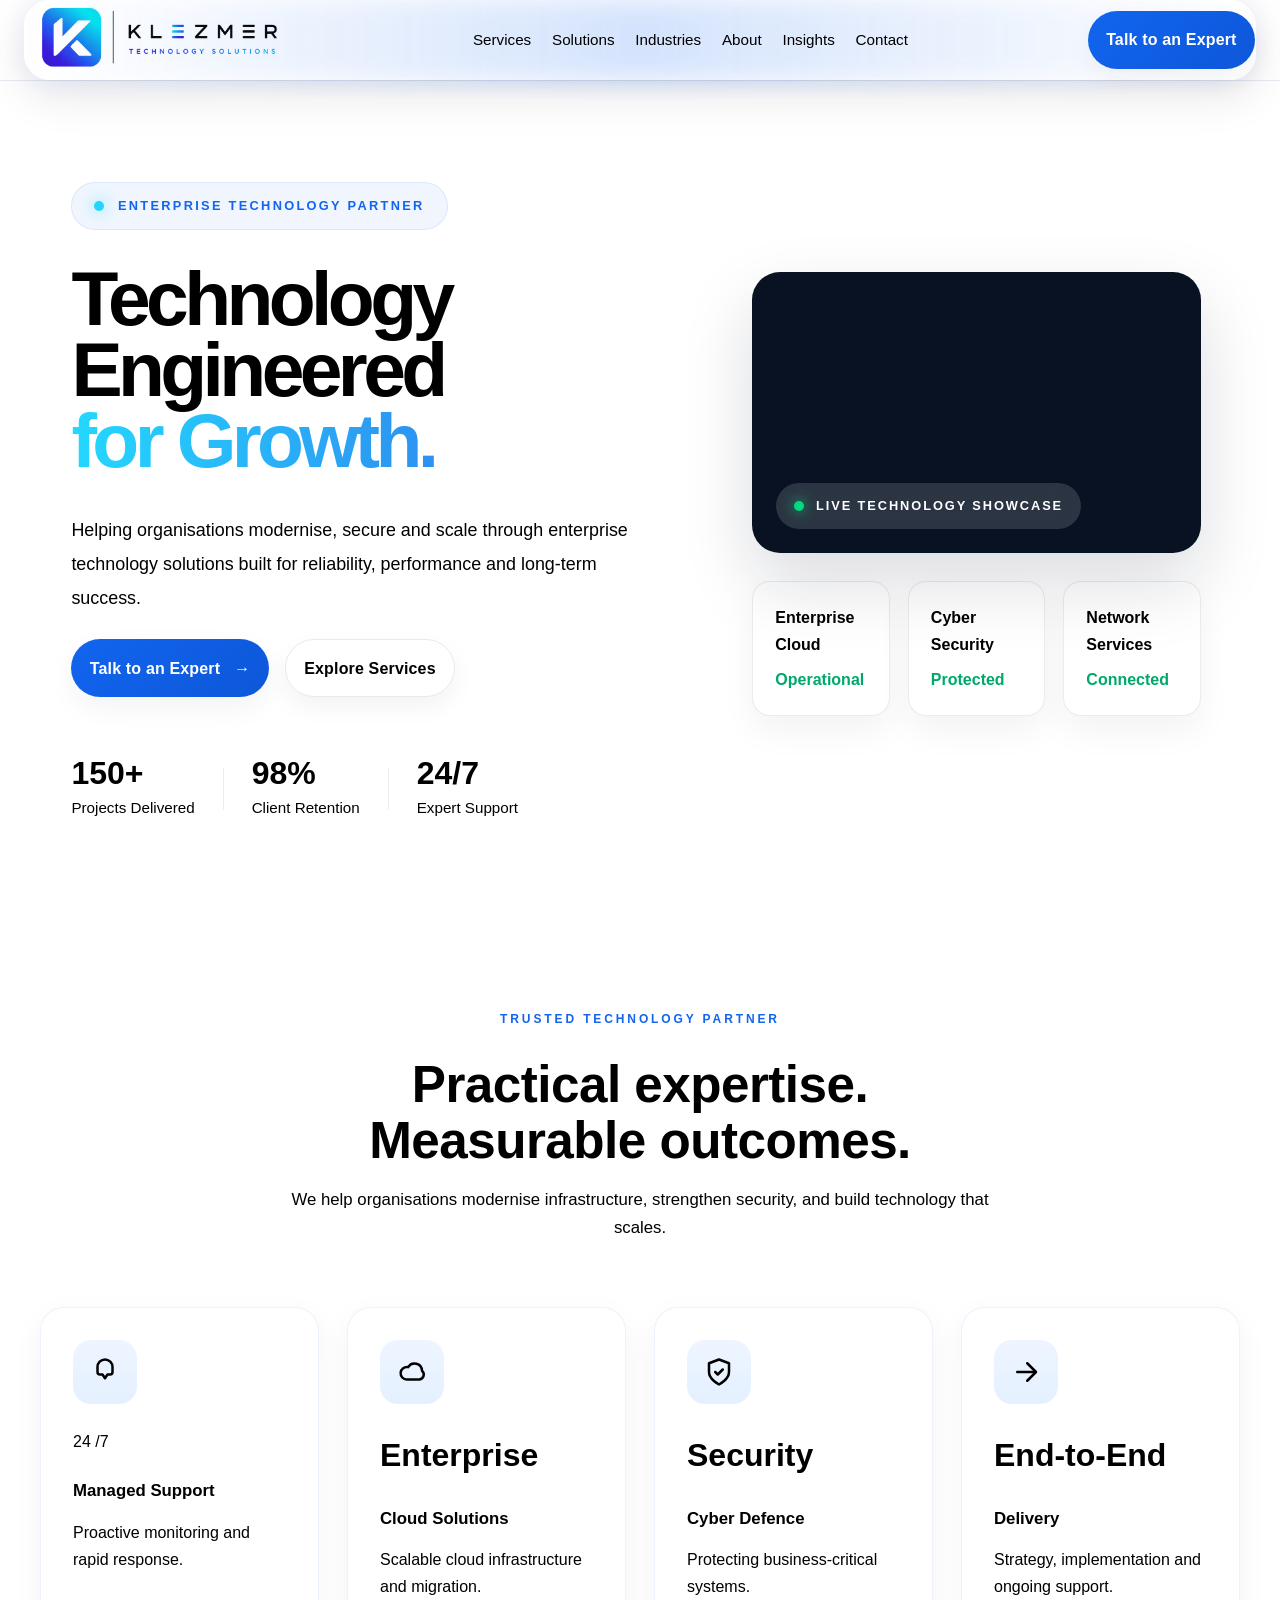
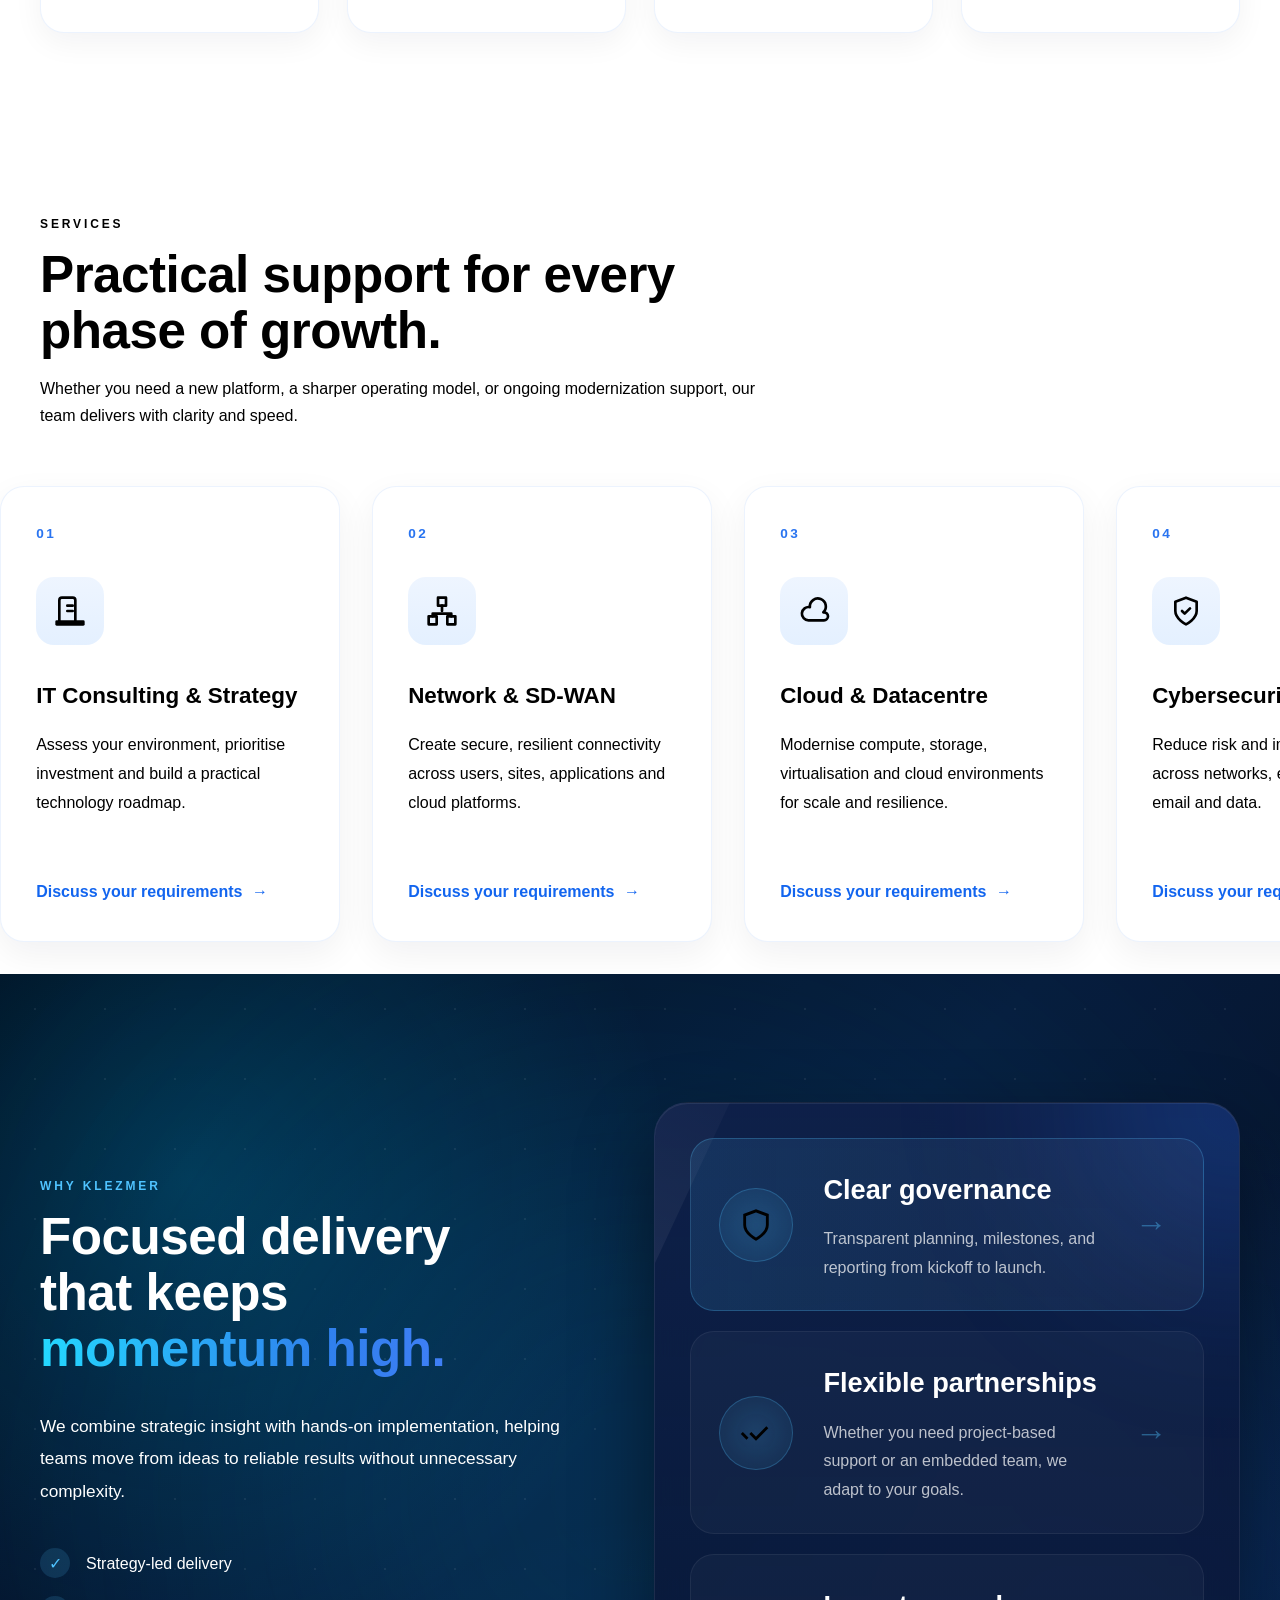
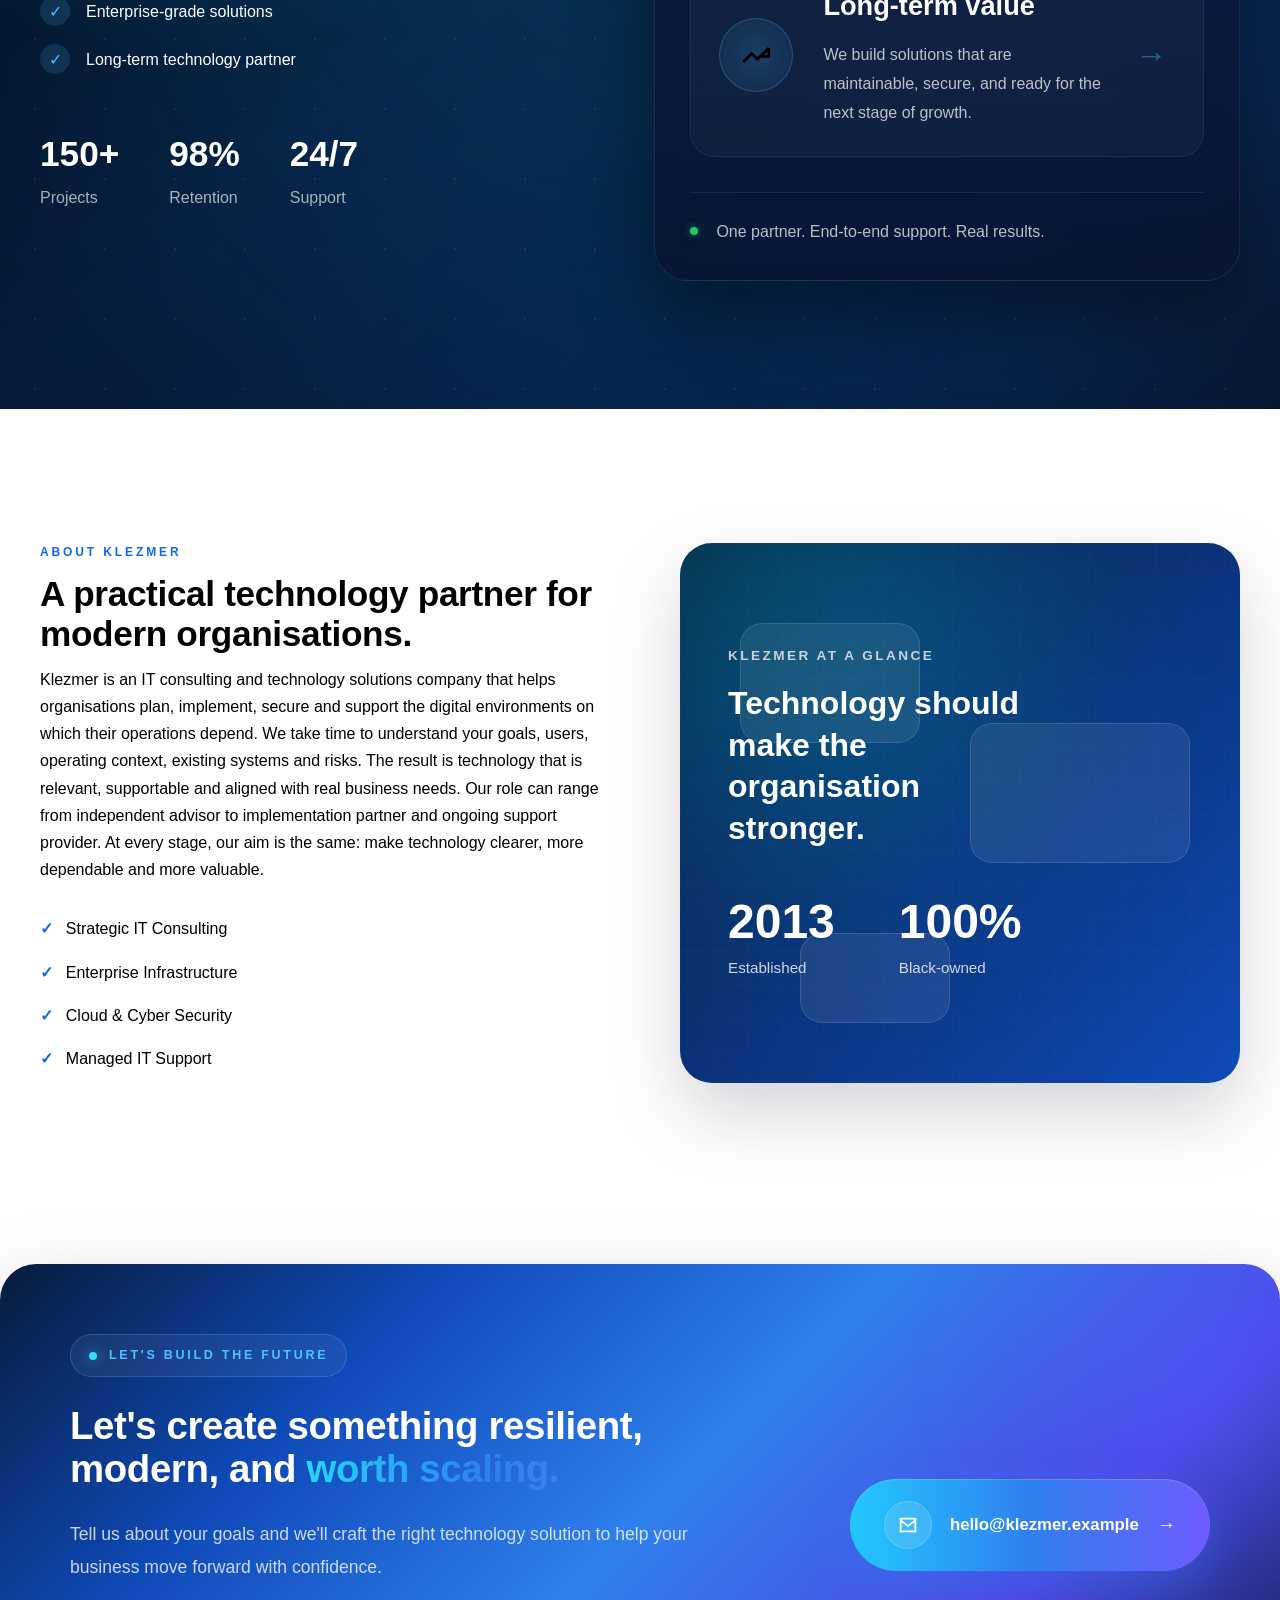
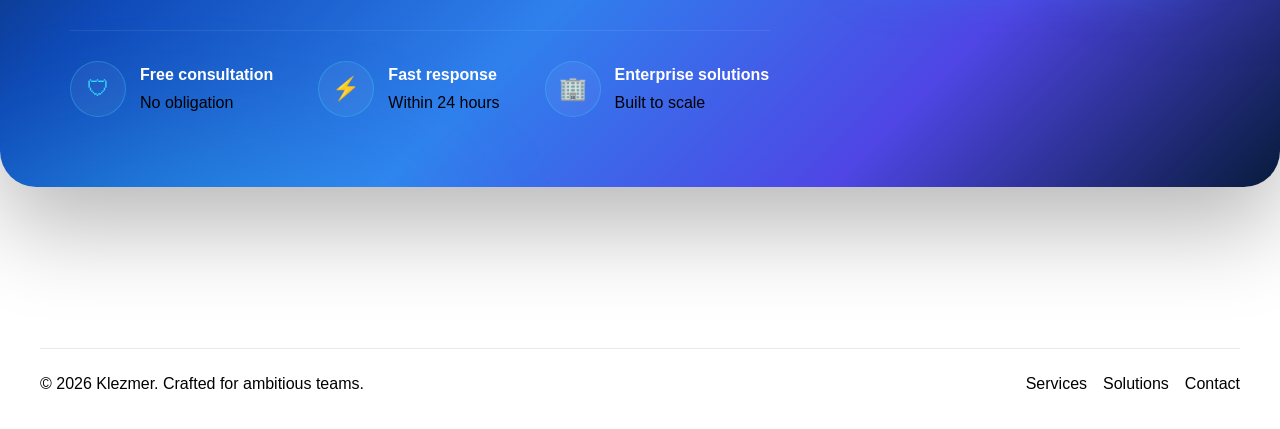
==== Projects/Klezmer_Website/index.html @ 93ef2271 "Add Klezmer Website source code" ====
<!DOCTYPE html>
<html lang="en">
  <head>
    <meta charset="UTF-8" />
    <meta name="viewport" content="width=device-width, initial-scale=1.0" />
    <meta
      name="description"
      content="Klezmer helps ambitious teams modernize digital experiences with strategy, software delivery, and managed technology services."
    />
    <title>Klezmer | IT Consulting & Technology Solutions</title>
    <link rel="stylesheet" href="css/reset.css" />
    <link rel="stylesheet" href="css/variables.css" />
    <link rel="stylesheet" href="css/typography.css" />
    <link rel="stylesheet" href="css/layout.css" />
    <link rel="stylesheet" href="css/navigation.css" />
    <link rel="stylesheet" href="css/buttons.css" />
    <link rel="stylesheet" href="css/hero.css" />
    <link rel="stylesheet" href="css/cards.css" />
    <link rel="stylesheet" href="css/components.css" />
    <link rel="stylesheet" href="css/animations.css" />
    <link rel="stylesheet" href="css/responsive.css" />
  </head>
  <body>
    <header class="site-header">
    
        <div class="header-wrapper">
    
            <nav class="navbar container" aria-label="Primary navigation">

                <a href="index.html" class="logo">
    
                <img 
                src="assets/images/Logo.png" 
                alt="Klezmer IT Solutions" 
                class="logo-image">
    
                </a>
    
                <button class="nav-toggle" aria-expanded="false" aria-label="Toggle navigation">
    
                    <span></span>
                    <span></span>
                    <span></span>
    
                </button>
    
                <div class="nav-links">
    
                    <a href="#services">Services</a>
                    <a href="#solutions">Solutions</a>
                    <a href="#industries">Industries</a>
                    <a href="#about">About</a>
                    <a href="#insights">Insights</a>
                    <a href="#contact">Contact</a>
    
                </div>
    
                <a class="btn btn-primary nav-cta" href="#contact">
    
                    Talk to an Expert
    
                </a>
    
            </nav>
    
        </div>
    
    </header>

    <main>
<!--==================================================
    HERO COPY
===================================================-->
<section class="hero">
<div class="hero-copy">

    <div class="hero-badge">

        <span class="badge-dot"></span>

        <span class="badge-text">

        Enterprise Technology Partner

        </span>

    </div>

    <span class="title-line">

        Technology

        

        <span class="title-line">

            Engineered

        </span>

        <span class="title-line gradient-text">

            for Growth.

        </span>

    </span>

    <p class="hero-description">

        Helping organisations modernise, secure and scale through
        enterprise technology solutions built for reliability,
        performance and long-term success.

    </p>

    <div class="hero-actions">

        <a href="#contact" class="btn btn-primary">

            Talk to an Expert

            <span>→</span>

        </a>

        <a href="#services" class="btn btn-secondary">

            Explore Services

        </a>

    </div>

    <div class="hero-trust">

            <div class="trust-item">
            
                <strong>150+</strong>
            
                <span>Projects Delivered</span>
            
            </div>
            
            <div class="trust-divider"></div>
            
            <div class="trust-item">
            
                <strong>98%</strong>
            
                <span>Client Retention</span>
            
            </div>
            
            <div class="trust-divider"></div>
            
            <div class="trust-item">
            
                <strong>24/7</strong>
            
                <span>Expert Support</span>
            
            </div>

    </div>

</div>
    
        <!-- RIGHT SIDE -->
    
        <div class="hero-panel">
    <div class="video-frame">
    
        <video autoplay muted loop playsinline>
    
            <source src="assets/videos/klezmer-hero.mp4" type="video/mp4">
    
        </video>
    
        <div class="video-overlay">
    
            <div class="live-badge">
    
                <span class="live-dot"></span>
    
                LIVE TECHNOLOGY SHOWCASE
    
            </div>
    
        </div>
    
    </div>
    
    <div class="hero-status">
    
        <div class="status-card">
    
            <strong>Enterprise Cloud</strong>
    
            <span>Operational</span>
    
        </div>
    
        <div class="status-card">
    
            <strong>Cyber Security</strong>
    
            <span>Protected</span>
    
        </div>
    
        <div class="status-card">
    
            <strong>Network Services</strong>
    
            <span>Connected</span>
    
        </div>
    
    </div>
    
    </div>
    
    </section>

    <section class="stats-section container">
    
        <div class="section-heading">
    
            <span class="eyebrow">
                TRUSTED TECHNOLOGY PARTNER
            </span>
    
            <h2>
                Practical expertise. Measurable outcomes.
            </h2>
    
            <p>
                We help organisations modernise infrastructure,
                strengthen security, and build technology that scales.
            </p>
    
        </div>
    
        <div class="stats-grid">
    
            <!-- Card 1 -->
    
            <div class="stat-card">
    
                <div class="stat-icon">
                    <!-- SVG goes here -->
                    <img src="assets/icons/support.svg" alt="Managed Support">
                </div>
    
                <div class="stat-number" data-target="24">
                    24
                    <span>/7</span>
                </div>
    
                <h4>Managed Support</h4>
    
                <p>Proactive monitoring and rapid response.</p>
    
            </div>
    
            <!-- Card 2 -->
    
            <div class="stat-card">
    
                <div class="stat-icon">
                    <!-- SVG -->
                    <img src="assets/icons/cloud-enterprise.svg" alt="Cloud Solutions">
                </div>
    
                <h3>Enterprise</h3>
    
                <h4>Cloud Solutions</h4>
    
                <p>Scalable cloud infrastructure and migration.</p>
    
            </div>
    
            <!-- Card 3 -->
    
            <div class="stat-card">
    
                <div class="stat-icon">
                    <!-- SVG -->
                    <img src="assets/icons/security.svg" alt="Cyber Defence">
                </div>
    
                <h3>Security</h3>
    
                <h4>Cyber Defence</h4>
    
                <p>Protecting business-critical systems.</p>
    
            </div>
    
            <!-- Card 4 -->
    
            <div class="stat-card">
    
                <div class="stat-icon">
                    <!-- SVG -->
                    <img src="assets/icons/delivery.svg" alt="End-to-End Delivery">
                </div>
    
                <h3>End-to-End</h3>
    
                <h4>Delivery</h4>
    
                <p>Strategy, implementation and ongoing support.</p>
    
            </div>
    
        </div>
    
    </section>

<div id="services" class="section services-section">

    <div class="container">

        <div class="section-heading">

            <p class="eyebrow">Services</p>

            <h2>Practical support for every phase of growth.</h2>

            <p>
                Whether you need a new platform, a sharper operating model,
                or ongoing modernization support, our team delivers with
                clarity and speed.
            </p>

        </div>

    </div>

    <div class="services-track">

        <div class="services-track-inner">

        <div class="services-slider">

            <!-- =========================
                      SERVICE 01
            ========================= -->
            <article class="service-tile">

                <span class="tile-number">01</span>

                <div class="tile-icon">
                    <!-- Cloud SVG -->
                    <img src="assets/icons/IT Consulting & Strategy.svg" alt="IT Consulting & Strategy">
                </div>

                <h3>IT Consulting &amp; Strategy</h3>

                <p>
                    Assess your environment, prioritise investment and build a
                    practical technology roadmap.
                </p>

                <a href="#contact" class="tile-link">
                
                    Discuss your requirements
                
                    <span class="tile-arrow">→</span>
                
                </a>

            </article>

            <!-- =========================
                 SERVICE 02
            ========================= -->

<article class="service-tile">

    <span class="tile-number">02</span>

    <div class="tile-icon">

        <!-- SVG -->
        <img src="assets/icons/Network & SD-WAN.svg" alt="Network & SD-WAN">

    </div>

    <h3>Network &amp; SD-WAN</h3>

    <p>
        Create secure, resilient connectivity across users, sites,
        applications and cloud platforms.
    </p>

    <a href="#contact" class="tile-link">
    
        Discuss your requirements
    
        <span class="tile-arrow">→</span>
    
    </a>

</article>

            <!-- =========================
                 SERVICE 03
            ========================= -->

<article class="service-tile">

    <span class="tile-number">03</span>

    <div class="tile-icon">

        <!-- SVG -->
        <img src="assets/icons/Cloud & Datacentre.svg" alt="Cloud & Datacentre">

    </div>

    <h3>Cloud &amp; Datacentre</h3>

    <p>
        Modernise compute, storage, virtualisation and cloud
        environments for scale and resilience.
    </p>

    <a href="#contact" class="tile-link">
    
        Discuss your requirements
    
        <span class="tile-arrow">→</span>
    
    </a>

</article>

            <!-- =========================
                 SERVICE 04
            ========================= -->

<article class="service-tile">

    <span class="tile-number">04</span>

    <div class="tile-icon">

        <!-- SVG -->
        <img src="assets/icons/security.svg" alt="Cybersecurity">
    </div>

    <h3>Cybersecurity</h3>

    <p>
        Reduce risk and improve protection across networks,
        endpoints, users, email and data.
    </p>

    <a href="#contact" class="tile-link">
    
        Discuss your requirements
    
        <span class="tile-arrow">→</span>
    
    </a>

</article>
<!-- =========================
     SERVICE 05
========================= -->

<article class="service-tile">

    <span class="tile-number">05</span>

    <div class="tile-icon">

        <!-- SVG -->
        <img src="assets/icons/support.svg" alt="Managed IT Support">
    </div>

    <h3>Managed IT Support</h3>

    <p>
        Deliver proactive support, monitoring and maintenance to
        keep your technology operating reliably every day.
    </p>

    <a href="#contact" class="tile-link">
    
        Discuss your requirements
    
        <span class="tile-arrow">→</span>
    
    </a>

</article>
<!-- =========================
     SERVICE 06
========================= -->

<article class="service-tile">

    <span class="tile-number">06</span>

    <div class="tile-icon">

        <!-- SVG -->
        <img src="assets/icons/Backup & Recovery.svg" alt="Backup & Recovery">
    </div>

    <h3>Backup & Recovery</h3>

    <p>
        Protect critical business data with secure backups and
        rapid disaster recovery solutions.
    </p>

    <a href="#contact" class="tile-link">
    
        Discuss your requirements
    
        <span class="tile-arrow">→</span>
    
    </a>

</article>
<!-- =========================
     SERVICE 07
========================= -->

<article class="service-tile">

    <span class="tile-number">07</span>

    <div class="tile-icon">

        <!-- SVG -->
        <img src="assets/icons/VoIP & Communications.svg" alt="VoIP & Communications">
    </div>

    <h3>VoIP & Communications</h3>

    <p>
        Modern business voice, collaboration and unified
        communications for connected teams.
    </p>

    <a href="#contact" class="tile-link">
    
        Discuss your requirements
    
        <span class="tile-arrow">→</span>
    
    </a>

</article>
<!-- =========================
     SERVICE 08
========================= -->

<article class="service-tile">

    <span class="tile-number">08</span>

    <div class="tile-icon">

        <!-- SVG -->
        <img src="assets/icons/Websites & Applications.svg" alt="Websites & Applications">
    </div>

    <h3>Websites & Applications</h3>

    <p>
        Design and build secure, scalable websites and business
        applications tailored to your organisation.
    </p>

    <a href="#contact" class="tile-link">
    
        Discuss your requirements
    
        <span class="tile-arrow">→</span>
    
    </a>

</article>


        </div>
        <div class="services-slider">
        
            <!-- =========================
                              SERVICE 01
                    ========================= -->
            <article class="service-tile">
        
                <span class="tile-number">01</span>
        
                <div class="tile-icon">
                    <!-- Cloud SVG -->
                    <img src="assets/icons/IT Consulting & Strategy.svg" alt="IT Consulting & Strategy">
                </div>
        
                <h3>IT Consulting &amp; Strategy</h3>
        
                <p>
                    Assess your environment, prioritise investment and build a
                    practical technology roadmap.
                </p>
        
                <a href="#contact" class="tile-link">
        
                    Discuss your requirements
        
                    <span class="tile-arrow">→</span>
        
                </a>
        
            </article>
        
            <!-- =========================
                         SERVICE 02
                    ========================= -->
        
            <article class="service-tile">
        
                <span class="tile-number">02</span>
        
                <div class="tile-icon">
        
                    <!-- SVG -->
                    <img src="assets/icons/Network & SD-WAN.svg" alt="Network & SD-WAN">
        
                </div>
        
                <h3>Network &amp; SD-WAN</h3>
        
                <p>
                    Create secure, resilient connectivity across users, sites,
                    applications and cloud platforms.
                </p>
        
                <a href="#contact" class="tile-link">
        
                    Discuss your requirements
        
                    <span class="tile-arrow">→</span>
        
                </a>
        
            </article>
        
            <!-- =========================
                         SERVICE 03
                    ========================= -->
        
            <article class="service-tile">
        
                <span class="tile-number">03</span>
        
                <div class="tile-icon">
        
                    <!-- SVG -->
                    <img src="assets/icons/Cloud & Datacentre.svg" alt="Cloud & Datacentre">
        
                </div>
        
                <h3>Cloud &amp; Datacentre</h3>
        
                <p>
                    Modernise compute, storage, virtualisation and cloud
                    environments for scale and resilience.
                </p>
        
                <a href="#contact" class="tile-link">
        
                    Discuss your requirements
        
                    <span class="tile-arrow">→</span>
        
                </a>
        
            </article>
        
            <!-- =========================
                         SERVICE 04
                    ========================= -->
        
            <article class="service-tile">
        
                <span class="tile-number">04</span>
        
                <div class="tile-icon">
        
                    <!-- SVG -->
                    <img src="assets/icons/security.svg" alt="Cybersecurity">
                </div>
        
                <h3>Cybersecurity</h3>
        
                <p>
                    Reduce risk and improve protection across networks,
                    endpoints, users, email and data.
                </p>
        
                <a href="#contact" class="tile-link">
        
                    Discuss your requirements
        
                    <span class="tile-arrow">→</span>
        
                </a>
        
            </article>
            <!-- =========================
             SERVICE 05
        ========================= -->
        
            <article class="service-tile">
        
                <span class="tile-number">05</span>
        
                <div class="tile-icon">
        
                    <!-- SVG -->
                    <img src="assets/icons/support.svg" alt="Managed IT Support">
                </div>
        
                <h3>Managed IT Support</h3>
        
                <p>
                    Deliver proactive support, monitoring and maintenance to
                    keep your technology operating reliably every day.
                </p>
        
                <a href="#contact" class="tile-link">
        
                    Discuss your requirements
        
                    <span class="tile-arrow">→</span>
        
                </a>
        
            </article>
            <!-- =========================
             SERVICE 06
        ========================= -->
        
            <article class="service-tile">
        
                <span class="tile-number">06</span>
        
                <div class="tile-icon">
        
                    <!-- SVG -->
                    <img src="assets/icons/Backup & Recovery.svg" alt="Backup & Recovery">
                </div>
        
                <h3>Backup & Recovery</h3>
        
                <p>
                    Protect critical business data with secure backups and
                    rapid disaster recovery solutions.
                </p>
        
                <a href="#contact" class="tile-link">
        
                    Discuss your requirements
        
                    <span class="tile-arrow">→</span>
        
                </a>
        
            </article>
            <!-- =========================
             SERVICE 07
        ========================= -->
        
            <article class="service-tile">
        
                <span class="tile-number">07</span>
        
                <div class="tile-icon">
        
                    <!-- SVG -->
                    <img src="assets/icons/VoIP & Communications.svg" alt="VoIP & Communications">
                </div>
        
                <h3>VoIP & Communications</h3>
        
                <p>
                    Modern business voice, collaboration and unified
                    communications for connected teams.
                </p>
        
                <a href="#contact" class="tile-link">
        
                    Discuss your requirements
        
                    <span class="tile-arrow">→</span>
        
                </a>
        
            </article>
            <!-- =========================
             SERVICE 08
        ========================= -->
        
            <article class="service-tile">
        
                <span class="tile-number">08</span>
        
                <div class="tile-icon">
        
                    <!-- SVG -->
                    <img src="assets/icons/Websites & Applications.svg" alt="Websites & Applications">
                </div>
        
                <h3>Websites & Applications</h3>
        
                <p>
                    Design and build secure, scalable websites and business
                    applications tailored to your organisation.
                </p>
        
                <a href="#contact" class="tile-link">
        
                    Discuss your requirements
        
                    <span class="tile-arrow">→</span>
        
                </a>
        
            </article>
        
        
        </div>

    </div>

</div>

</section>

      <section id="solutions" class="section why-klezmer">
        <div class="container split-layout">
          <div class="why-content">
            <p class="eyebrow">Why Klezmer</p>
            <h2 class="why-title">
            
                Focused delivery
                <br>
            
                that keeps
            
                <br>
            
                <span class="gradient-text">
                    momentum high.
                </span>
            
            </h2>
            <p class="why-description">
              We combine strategic insight with hands-on implementation, helping teams move from ideas to
              reliable results without unnecessary complexity.
            </p>

            <div class="why-highlights">
            
                <div class="highlight-item">
                    <span>✓</span>
                    <p>Strategy-led delivery</p>
                </div>
            
                <div class="highlight-item">
                    <span>✓</span>
                    <p>Enterprise-grade solutions</p>
                </div>
            
                <div class="highlight-item">
                    <span>✓</span>
                    <p>Long-term technology partner</p>
                </div>
            
            </div>

            <div class="why-stats">
            
                <div>
            
                    <strong>150+</strong>
            
                    <span>Projects</span>
            
                </div>
            
                <div>
            
                    <strong>98%</strong>
            
                    <span>Retention</span>
            
                </div>
            
                <div>
            
                    <strong>24/7</strong>
            
                    <span>Support</span>
            
                </div>
            
            </div>
          </div>
        <div class="why-panel">
          <div class="why-card">
          <div class="why-process">
          <div class="process-line"></div>
            <div class="why-feature active">
                    <div class="feature-icon">
                        <svg viewBox="0 0 24 24" fill="none" stroke="currentColor" stroke-width="2">
                            <path d="M12 22s8-4 8-10V5l-8-3-8 3v7c0 6 8 10 8 10z" />
                        </svg>
                    </div>
                    
                    <div class="feature-text">
                        <h3>Clear governance</h3>
                        <p>Transparent planning, milestones, and reporting from kickoff to launch.</p>
                    </div>
                    <div class="feature-arrow">
                    
                        →
                    
                    </div>
                    
                    </div>
                    
                    <div class="why-feature">
                    
                        <div class="feature-icon">
                            <svg viewBox="0 0 24 24" fill="none" stroke="currentColor" stroke-width="2">
                                <path d="M8 12l4 4 8-8" />
                                <path d="M2 12l4 4" />
                            </svg>
                        </div>
                    
                        <div class="feature-text">
                            <h3>Flexible partnerships</h3>
                            <p>Whether you need project-based support or an embedded team, we adapt to your goals.</p>
                        </div>
                        <div class="feature-arrow">
                        
                            →
                        
                        </div>
                    
                    </div>
                    
                    <div class="why-feature">
                    
                        <div class="feature-icon">
                            <svg viewBox="0 0 24 24" fill="none" stroke="currentColor" stroke-width="2">
                                <path d="M3 17l6-6 4 4 8-8" />
                                <path d="M21 7v6h-6" />
                            </svg>
                        </div>
                    
                        <div class="feature-text">
                            <h3>Long-term value</h3>
                            <p>We build solutions that are maintainable, secure, and ready for the next stage of growth.</p>
                        </div>

                        <div class="feature-arrow">
                        
                            →
                        
                        </div>
                    
                    </div>
                    
                    <div class="why-footer">
                    
                        <span class="status-dot"></span>
                    
                        <p>One partner. End-to-end support. Real results.</p>
                    
                    </div>
          </div>
        </div>
    </div>

      </section>

    <section id="about" class="section about-section">
    
        <div class="container about-grid">
    
            <div class="about-content">
    
                <p class="eyebrow">About Klezmer</p>
    
                <h2>A practical technology partner for modern organisations.</h2>
    
                <p>
                Klezmer is an IT consulting and technology solutions company that helps organisations plan, implement, secure and
                support the digital environments on which their operations depend.
                
                We take time to understand your goals, users, operating context, existing systems and risks. The result is technology
                that is relevant, supportable and aligned with real business needs.
                
                Our role can range from independent advisor to implementation partner and ongoing support provider. At every stage, our
                aim is the same: make technology clearer, more dependable and more valuable.
                </p>
    
                <ul class="about-features">
    
                    <li>Strategic IT Consulting</li>
    
                    <li>Enterprise Infrastructure</li>
    
                    <li>Cloud & Cyber Security</li>
    
                    <li>Managed IT Support</li>
    
                </ul>
    
            </div>
    
            <div class="about-card">

                <div class="about-card-content">
                
                    <span class="about-label">
                        Klezmer at a glance
                    </span>
                
                    <h3>
                        Technology should make the organisation stronger.
                    </h3>
                
                    <div class="about-stats">
                
                        <div class="about-stat">
                
                            <strong>2013</strong>
                
                            <span>Established</span>
                
                        </div>
                
                        <div class="about-stat">
                
                            <strong>100%</strong>
                
                            <span>Black-owned</span>
                
                        </div>
                
                    </div>
                
                </div>

                <div class="glass-panel panel-1"></div>
                
                <div class="glass-panel panel-2"></div>
                
                <div class="glass-panel panel-3"></div>
    
                <!-- Animated background goes here -->
    
            </div>
    
        </div>
    
    </section>

    <section id="contact" class="section cta-container">
    
        <div class="cta-banner">
    
            <div class="cta-content">
    
                <p class="eyebrow">
                
                    <span class="eyebrow-dot"></span>
                
                    LET'S BUILD THE FUTURE
                
                </p>
    
                <h2>
    
                    Let's create something resilient,
    
                    <br>
    
                    modern, and
    
                    <span class="gradient-text">
    
                        worth scaling.
    
                    </span>
    
                </h2>
    
                <p class="cta-description">
    
                    Tell us about your goals and we'll craft the right technology
                    solution to help your business move forward with confidence.
    
                </p>
    
                <div class="cta-meta">
    
                    <div class="meta-item">
    
                        <div class="meta-icon">🛡</div>
    
                        <div>
    
                            <strong>Free consultation</strong>
    
                            <span>No obligation</span>
    
                        </div>
    
                    </div>
    
                    <div class="meta-item">
    
                        <div class="meta-icon">⚡</div>
    
                        <div>
    
                            <strong>Fast response</strong>
    
                            <span>Within 24 hours</span>
    
                        </div>
    
                    </div>
    
                    <div class="meta-item">
    
                        <div class="meta-icon">🏢</div>
    
                        <div>
    
                            <strong>Enterprise solutions</strong>
    
                            <span>Built to scale</span>
    
                        </div>
    
                    </div>
    
                </div>
    
            </div>
    
            <a class="cta-button" href="mailto:hello@klezmer.example">
            
                <span class="cta-icon">
            
                    <svg viewBox="0 0 24 24" fill="none" stroke="currentColor" stroke-width="2">
                        <path d="M4 5h16v14H4z" />
                        <path d="M4 7l8 6 8-6" />
                    </svg>
            
                </span>
            
                <span class="cta-text">
            
                    hello@klezmer.example
            
                </span>
            
                <span class="cta-arrow">
            
                    →
            
                </span>
            
            </a>
    
        </div>
    
    </section>
    </main>

    <footer class="site-footer">
      <div class="container footer-content">
        <p>© <span id="year"></span> Klezmer. Crafted for ambitious teams.</p>
        <div class="footer-links">
          <a href="#services">Services</a>
          <a href="#solutions">Solutions</a>
          <a href="#contact">Contact</a>
        </div>
      </div>
    </footer>

    <script src="js/app.js"></script>
  </body>
</html>
---- Projects/Klezmer_Website/css/variables.css ----
:root {

    /*==========================================================
    BRAND
  ==========================================================*/

    --brand-blue: #1265EF;
    --brand-blue-dark: #0D57D9;
    --brand-blue-light: #5AA9FF;

    /*==========================================================
    BACKGROUNDS
  ==========================================================*/

    --bg: #FFFFFF;
    --bg-soft: #F8FAFC;
    --surface: #FFFFFF;
    --surface-strong: #F3F6FA;
    /*==========================================================
    ACCENTS
  ==========================================================*/

    --accent: var(--brand-blue);
    --accent-strong: var(--brand-blue-dark);

    /*==========================================================
    BORDERS
  ==========================================================*/

    --border: #E5EAF0;

    /*==========================================================
    SHADOWS
  ==========================================================*/

    --shadow: 0 18px 44px rgba(15, 23, 42, 0.06);
    --shadow-soft: 0 10px 28px rgba(15, 23, 42, 0.05);
    --shadow-card: 0 14px 34px rgba(15, 23, 42, 0.04);

    /*==========================================================
    LAYOUT
  ==========================================================*/

    --radius-lg: 24px;
    --radius-md: 16px;
    --radius-sm: 12px;

    --container: min(1200px, calc(100% - 2rem));

    --focus-ring: 0 0 0 3px rgba(18, 101, 239, 0.20);

}
---- Projects/Klezmer_Website/css/typography.css ----
body {
  font-family: "Inter", "Segoe UI", Roboto, Arial, sans-serif;
  line-height: 1.7;
  background: var(--bg);
  color: var(--text-primary);
}

h1,
h2,
h3,
p {
  margin-top: 0;
}

h1,
h2 {
  line-height: 1.12;
}

h1 {
  font-size: clamp(2.45rem, 4.8vw, 3.7rem);
  margin-bottom: 1rem;
  letter-spacing: -0.02em;
}

h2 {
  font-size: clamp(1.7rem, 3vw, 2.2rem);
  margin-bottom: 0.8rem;
  letter-spacing: -0.01em;
}

h3 {
  font-size: 1.08rem;
  margin-bottom: 0.55rem;
}

p {
  margin-bottom: 0;
  font-size: 1rem;
}

.hero-subtitle {
  font-size: 1.15rem;
  font-weight: 600;
  color: var(--text-primary);
  margin-bottom: 1rem;
}

.hero-text {
  font-size: 1.02rem;
  max-width: 62ch;
}
---- Projects/Klezmer_Website/css/layout.css ----
.container {
  width: var(--container);
  margin: 0 auto;
}

.section-stack {
  padding-top: 5rem;
}

.section {
  padding: 3rem 0 3.8rem;
}

.section-alt {
  padding: 3.3rem 0;
  background: var(--bg-soft);
}

.split-layout {
  display: grid;
  grid-template-columns: 1fr 1fr;
  gap: 1.8rem;
  align-items: center;
}

.card-grid {
  display: grid;
  grid-template-columns: repeat(3, minmax(0, 1fr));
  gap: 1.1rem;
}

.about-section {

    padding: 8rem 0;

}

.about-grid {

    display: grid;

    grid-template-columns: 1fr 1fr;

    gap: 5rem;

    align-items: center;

}

.about-content {

    max-width: 620px;

}

.about-features {

    margin-top: 2rem;

    padding: 0;

    list-style: none;

}

.about-features li {

    display: flex;

    align-items: center;

    gap: .8rem;

    margin-bottom: 1rem;

    font-weight: 500;

}

.about-features li::before {

    content: "✓";

    color: var(--accent);

    font-weight: 700;

}

.about-card {
position: relative;

    height: 540px;

    border-radius: 32px;

    overflow: hidden;

    background: linear-gradient(135deg,
            #071B3B,
            #0F4AB8,
            #2F80ED,
            #4F46E5,
            #071B3B);

    background-size: 400% 400%;

    animation: gradientShift 20s ease infinite;

    box-shadow: 0 30px 70px rgba(15, 23, 42, .18);

}

.about-card::before {

        content: "";
        
            position: absolute;
        
            width: 420px;
        
            height: 420px;
        
            top: -120px;
        
            left: -80px;
        
            border-radius: 50%;
        
            background: rgba(0, 255, 255, .22);
        
            filter: blur(120px);
        
            animation: floatGlow 14s ease-in-out infinite;

}

.about-card::after {

    content: "";

    position: absolute;

    inset: 0;

    background-image:

        linear-gradient(rgba(255, 255, 255, .05) 1px,
            transparent 1px),

        linear-gradient(90deg,
            rgba(255, 255, 255, .05) 1px,
            transparent 1px);

    background-size: 34px 34px;

    opacity: .45;

}

.glass-panel {

    position: absolute;

    backdrop-filter: blur(18px);

    background: rgba(255, 255, 255, .08);

    border: 1px solid rgba(255, 255, 255, .12);

    border-radius: 22px;

}

.panel-1 {

    width: 180px;

    height: 120px;

    top: 80px;

    left: 60px;

}

.panel-2 {

    width: 220px;

    height: 140px;

    right: 50px;

    top: 180px;

}

.panel-3 {

    width: 150px;

    height: 90px;

    bottom: 60px;

    left: 120px;

}

.panel-1 {

    animation: floatGlass 9s ease-in-out infinite;

}

.panel-2 {

    animation: floatGlass 12s ease-in-out infinite;

}

.panel-3 {

    animation: floatGlass 10s ease-in-out infinite;

}

.about-card-content {

    position: relative;

    z-index: 10;

    height: 100%;

    display: flex;

    flex-direction: column;

    justify-content: center;

    padding: 3rem;

    color: #fff;

}

.about-label {

    font-size: .85rem;

    font-weight: 600;

    letter-spacing: .18em;

    text-transform: uppercase;

    color: rgba(255, 255, 255, .75);

    margin-bottom: 1rem;

}

.about-card-content h3 {

    font-size: 2rem;

    line-height: 1.3;

    margin-bottom: 3rem;

    max-width: 320px;

}

.about-stats {

    display: flex;

    gap: 4rem;

}

.about-stat {

    display: flex;

    flex-direction: column;

}

.about-stat strong {

    font-size: 3rem;

    font-weight: 700;

    line-height: 1;

}

.about-stat span {

    margin-top: .6rem;

    font-size: .95rem;

    color: rgba(255, 255, 255, .8);

}

.site-footer {
  margin-top: 1rem;
}

.footer-content {
  display: flex;
  justify-content: space-between;
  align-items: center;
  gap: 1rem;
  padding-top: 1.3rem;
  border-top: 1px solid var(--border);
}


@keyframes gradientShift {

    0% {

        background-position: 0% 50%;

    }

    50% {

        background-position: 100% 50%;

    }

    100% {

        background-position: 0% 50%;

    }

}

@keyframes floatGlass {

    0% {

        transform: translateY(0);

    }

    50% {

        transform: translateY(-12px);

    }

    100% {

        transform: translateY(0);

    }

}

/*==================================================
WHY KLEZMER
==================================================*/

.why-klezmer {

    position: relative;

    overflow: hidden;

    padding: 8rem 0;

    background:

        radial-gradient(circle at 15% 20%,
            rgba(0, 195, 255, .22),
            transparent 35%),

        radial-gradient(circle at 90% 65%,
            rgba(18, 101, 239, .25),
            transparent 40%),

        radial-gradient(circle at 55% 110%,
            rgba(0, 90, 255, .16),
            transparent 45%),

        linear-gradient(135deg,
            #020817,
            #071B3B 45%,
            #08101F);

}

.why-klezmer::before {

    content: "";

    position: absolute;

    inset: -25%;

    background:

        radial-gradient(circle,
            rgba(0, 195, 255, .15),
            transparent 60%);

    filter: blur(120px);

    animation:
        auroraMove 14s linear infinite;

}
@keyframes auroraMove {

    0% {

        transform:
            translate(-8%, 0%) scale(1);

    }

    50% {

        transform:
            translate(8%, 6%) scale(1.15);

    }

    100% {

        transform:
            translate(-8%, 0%) scale(1);

    }

}

.why-klezmer::after {

    content: "";

    position: absolute;

    inset: 0;

    background-image:

        radial-gradient(rgba(255, 255, 255, .45) 1px,
            transparent 1px);

    background-size:

        70px 70px;

    opacity: .15;

    animation:

        particles 30s linear infinite;

}

@keyframes particles {

    from {

        transform:
            translateY(0);

    }

    to {

        transform:
            translateY(-70px);

    }

}


.why-klezmer h2 {
    color: #ffffff;
}

.why-klezmer .eyebrow {
    color: #4FC3FF;
}

@keyframes rotateRing {

    from {

        transform: rotate(0deg);

    }

    to {

        transform: rotate(360deg);

    }

}

@keyframes rotateRingReverse {

    from {

        transform: rotate(360deg);

    }

    to {

        transform: rotate(0deg);

    }

}

.why-card {

position: relative;

    z-index: 2;

    padding: 35px;

    border-radius: 34px;

    background: linear-gradient(180deg,
            rgba(15, 32, 74, .92),
            rgba(7, 18, 46, .82));

    backdrop-filter: blur(22px);

    border: 1px solid rgba(255, 255, 255, .08);

    box-shadow:
        0 35px 80px rgba(0, 0, 0, .45),
        inset 0 1px 0 rgba(255, 255, 255, .08);

    overflow: hidden;

}

.why-card::before {

    content: "";

    position: absolute;

    top: -160px;

    right: -160px;

    width: 320px;

    height: 320px;

    border-radius: 50%;

    background: rgba(41, 121, 255, .22);

    filter: blur(90px);

    animation: floatGlow 10s ease-in-out infinite;

}

.why-feature {

    position: relative;
    
        display: grid;
    
        grid-template-columns: 80px 1fr 40px;
    
        align-items: center;
    
        gap: 24px;
    
        padding: 28px;
    
        margin-bottom: 20px;
    
        border-radius: 24px;
    
        background: rgba(255, 255, 255, .03);
    
        border: 1px solid rgba(255, 255, 255, .06);
    
        transition: all .35s ease;
    
        overflow: hidden;

}

.why-feature::before {

    content: "";

    position: absolute;

    left: 0;

    top: 0;

    width: 4px;

    height: 100%;

    background: #4FC3FF;

    transform: scaleY(0);

    transition: .35s;

}

.why-feature:hover {

    transform: translateX(12px);
    
        background: rgba(255, 255, 255, .05);
    
        border-color: rgba(79, 195, 255, .25);
    
        box-shadow:
    
            0 15px 40px rgba(0, 0, 0, .25),
    
            0 0 30px rgba(79, 195, 255, .12);

}

.why-feature:hover::before {

    transform: scaleY(1);

}

.why-feature:hover .feature-icon {

    transform: scale(1.08);

    box-shadow:

        0 0 35px rgba(79, 195, 255, .35);

}

.why-card {

    overflow: hidden;

}

.why-card::after {

    content: "";

    position: absolute;

    top: -200px;

    left: -250px;

    width: 220px;

    height: 800px;

    background:

        linear-gradient(transparent,

            rgba(255, 255, 255, .08),

            transparent);

    transform: rotate(25deg);

    animation: cardShimmer 10s linear infinite;

}

.why-feature.active {

    background:

        linear-gradient(90deg,

            rgba(79, 195, 255, .12),

            rgba(255, 255, 255, .04));

    border-color: rgba(79, 195, 255, .25);

}

.why-feature.active::after {

    content: "";

    position: absolute;

    inset: -2px;

    border-radius: 24px;

    border: 1px solid rgba(79, 195, 255, .18);

    pointer-events: none;

}

@keyframes cardShimmer {

    from {

        left: -300px;

    }

    to {

        left: 900px;

    }

}


.feature-arrow {

    font-size: 2rem;

    color: #4FC3FF;

    opacity: .4;

    transition: .35s;

}

.why-feature:hover .feature-arrow {

    opacity: 1;

    transform: translateX(8px);

}

.feature-icon {

    width: 74px;
    
        height: 74px;
    
        border-radius: 50%;
    
        display: flex;
    
        justify-content: center;
    
        align-items: center;
    
        background:
    
            radial-gradient(circle,
    
                rgba(79, 195, 255, .18),
    
                rgba(79, 195, 255, .05));
    
        border: 1px solid rgba(79, 195, 255, .25);
    
        transition: .35s;

}

.feature-icon svg {

    width: 34px;

    height: 34px;

}

.feature-text h3 {

    color: white;

    font-size: 1.7rem;

    margin-bottom: 12px;

}

.feature-text p {

    color: rgba(255, 255, 255, .72);

    line-height: 1.8;

}

.why-footer {

    display: flex;

    align-items: center;

    gap: 18px;

    margin-top: 35px;

    padding-top: 25px;

    border-top: 1px solid rgba(255, 255, 255, .08);

}

.status-dot {

    width: 12px;

    height: 12px;

    border-radius: 50%;

    background: #45C6FF;

    box-shadow:

        0 0 15px #45C6FF;

    animation: pulse 2s infinite;

}

@keyframes pulse {

    0% {

        transform: scale(1);

        opacity: 1;

    }

    50% {

        transform: scale(1.4);

        opacity: .5;

    }

    100% {

        transform: scale(1);

        opacity: 1;

    }

}

@keyframes floatGlow {

    0% {

        transform: translateY(0);

    }

    50% {

        transform: translateY(25px);

    }

    100% {

        transform: translateY(0);

    }

}

.feature-item {

    padding: 2rem 0;

    border-bottom: 1px solid rgba(255, 255, 255, .08);

}

.feature-item:last-child {

    border-bottom: none;

}

.feature-item strong {

    display: block;

    margin-bottom: .6rem;

    color: #fff;

    font-size: 1.35rem;

    font-weight: 600;

}

.feature-item p {

    color: #fff;

}

.why-content {

    position: relative;

    z-index: 5;

}

.why-content h2 {

    font-size: clamp(3rem, 5vw, 4.8rem);

    line-height: 1.05;

    margin: 1rem 0 2rem;

}


.why-klezmer .why-card p {
    color: rgba(255, 255, 255, .72);
}



/* .why-klezmer .feature-item p {
    color: rgba(255, 255, 255, .82);
} */

/*==================================================
CTA BANNER
==================================================*/

.cta-banner {

    position: relative;
    
        overflow: hidden;
    
        display: grid;
    
        grid-template-columns: 1fr auto;
    
        align-items: center;
    
        gap: 80px;
    
        padding: 70px;
    
        border-radius: 36px;

        max-width: 1320px;
        
            margin: 0 auto;
        
            width: 100%;
        
            border-radius: 36px;

    background: linear-gradient(135deg,
            #071B3B,
            #0F4AB8,
            #2F80ED,
            #4F46E5,
            #071B3B);

    box-shadow:
    
            0 40px 90px rgba(0, 0, 0, .28);

}

.cta-banner>div {

    max-width: 700px;

    position: relative;

    z-index: 2;

}

.cta-banner::before {

    content: "";
    
        position: absolute;
    
        right: -140px;
    
        top: -100px;
    
        width: 420px;
    
        height: 420px;
    
        border-radius: 50%;

    background:
    
            radial-gradient(circle,
                rgba(76, 102, 255, .45),
                transparent 70%);

    filter: blur(60px);

    

}

.cta-banner::after {

    content: "";
    
        position: absolute;
    
        left: -180px;
    
        bottom: -180px;
    
        width: 700px;
    
        height: 280px;
    
        background:
    
            radial-gradient(ellipse,
    
                rgba(45, 225, 255, .25),
    
                transparent 70%);
    
        filter: blur(50px);

}

.cta-banner>* {

    position: relative;

    z-index: 2;

}

.cta-banner h2 {

    font-size: clamp(2.2rem, 3vw, 3.4rem);

    line-height: 1.1;

    color: #fff;

    margin-top: 1rem;

}

.cta-description {

    margin-top: 28px;

    max-width: 620px;

    color: rgba(255, 255, 255, .78);

    font-size: 1.1rem;

    line-height: 1.9;

}

.cta-email {

    display: flex;

    align-items: center;

    gap: 22px;

    padding: 22px 34px;

    border-radius: 100px;

    text-decoration: none;

    color: white;

    font-weight: 700;

    font-size: 1.1rem;

    background:

        linear-gradient(90deg,
            #1DAFFF,
            #4E7FFF,
            #8A5CFF);

    box-shadow:

        0 15px 35px rgba(38, 118, 255, .35);

    transition: .35s;

}

.cta-email:hover {

    transform:

        translateY(-5px) scale(1.02);

}

.cta-email strong {

    transition: .35s;

}

.cta-email:hover strong {

    transform: translateX(8px);

}

.cta-meta {

    display: flex;

    gap: 45px;

    margin-top: 45px;

    padding-top: 30px;

    border-top: 1px solid rgba(255, 255, 255, .08);

}

.meta-item {

    display: flex;

    gap: 14px;

    align-items: center;

}

.meta-icon {

    width: 56px;

    height: 56px;

    display: flex;

    justify-content: center;

    align-items: center;

    border-radius: 50%;

    background:

        rgba(255, 255, 255, .05);

    border:

        1px solid rgba(59, 214, 255, .30);

    color: #35D9FF;

    font-size: 1.4rem;

}

.meta-item strong {

    display: block;

    color: white;

}

.cta-banner .eyebrow {

    display: inline-flex;

    align-items: center;

    gap: 12px;

    padding: 10px 18px;

    border-radius: 100px;

    background: rgba(255, 255, 255, .06);

    border: 1px solid rgba(79, 195, 255, .25);

    color: #4FC3FF;

    font-size: .78rem;

    font-weight: 700;

    letter-spacing: .22em;

    text-transform: uppercase;

    backdrop-filter: blur(12px);

}

.eyebrow-dot {

    width: 8px;

    height: 8px;

    border-radius: 50%;

    background: #35D9FF;

    box-shadow:

        0 0 14px rgba(53, 217, 255, .7);

    animation: pulseDot 2s ease-in-out infinite;

}

@keyframes pulseDot {

    0%,
    100% {

        transform: scale(1);

        opacity: 1;

    }

    50% {

        transform: scale(1.5);

        opacity: .6;

    }

}

.cta-button {

    position: relative;

    display: inline-flex;

    align-items: center;

    gap: 18px;

    padding: 22px 34px;

    border-radius: 999px;

    text-decoration: none;

    color: #fff;

    font-weight: 700;

    font-size: 1.05rem;

    background: linear-gradient(90deg,
            #22C8FF,
            #2F80ED,
            #6D5BFF);

    overflow: hidden;

    box-shadow:

        0 18px 45px rgba(47, 128, 237, .35),

        inset 0 1px 1px rgba(255, 255, 255, .20);

    transition: .4s ease;

}

.cta-button::before {

    content: "";

    position: absolute;

    inset: 0;

    background: linear-gradient(115deg,

            transparent 20%,

            rgba(255, 255, 255, .28) 50%,

            transparent 80%);

    transform: translateX(-140%);

}

.cta-button:hover::before {

    animation: buttonSweep .8s ease;

}

.cta-button:hover {

    transform:

        translateY(-5px) scale(1.03);

    box-shadow:

        0 28px 60px rgba(47, 128, 237, .45),

        0 0 40px rgba(98, 102, 255, .35);

}

.cta-icon {

    width: 48px;

    height: 48px;

    border-radius: 50%;

    display: flex;

    justify-content: center;

    align-items: center;

    background: rgba(255, 255, 255, .12);

    border: 1px solid rgba(255, 255, 255, .18);

    backdrop-filter: blur(10px);

}

.cta-icon svg {

    width: 22px;

    height: 22px;

}

.cta-arrow {

    transition: .35s ease;

    font-size: 1.2rem;

}

.cta-button:hover .cta-arrow {

    transform: translateX(8px);

}

.cta-text {

    white-space: nowrap;

}

.cta-button::after {

    content: "";

    position: absolute;

    inset: -2px;

    border-radius: 999px;

    border: 1px solid rgba(255, 255, 255, .15);

    pointer-events: none;

}

/*==================================================
HEADER
==================================================*/

.site-header {

    position: fixed;

    top: 18px;

    left: 0;

    width: 100%;

    z-index: 1000;

}

.header-wrapper {

    position: relative;

    width: min(1360px, calc(100% - 48px));

    margin: 0 auto;

    border-radius: 26px;

    background: rgba(255, 255, 255, .72);

    backdrop-filter: blur(22px);

    -webkit-backdrop-filter: blur(22px);

    border: 1px solid rgba(255, 255, 255, .65);

    box-shadow:

        0 15px 45px rgba(15, 23, 42, .10),

        0 0 30px rgba(18, 101, 239, .08);

}

.navbar {

    width: 100%;

    height: 78px;

    display: flex;

    align-items: center;

    justify-content: space-between;

    padding: 0 3rem;

}

.header-wrapper::before {

    content: "";

    position: absolute;

    inset: -2px;

    border-radius: 28px;

    background:

        linear-gradient(90deg,
            transparent,
            rgba(18, 101, 239, .18),
            transparent);

    filter: blur(12px);

    z-index: -1;

}

.logo {

    display: flex;

    align-items: center;

    text-decoration: none;

}
.logo-image {

    height: 150px;

    width: auto;

    display: block;

    transition: .35s ease;

}

.logo:hover .logo-image {

    transform: scale(1.04);

}

.why-description {

    max-width: 560px;

    margin: 2rem 0;

    font-size: 1.08rem;

    line-height: 1.9;

    color:#fff

}

.why-title {

    font-size: clamp(3.2rem, 5vw, 5.2rem);

    line-height: 1.05;

    font-weight: 800;

    color: #fff;

}

.gradient-text {

    background: linear-gradient(90deg,
            #24D8FF 0%,
            #2F80ED 35%,
            #4F7DFF 65%,
            #7B61FF 100%);

    background-size: 200% auto;

    -webkit-background-clip: text;

    background-clip: text;

    -webkit-text-fill-color: transparent;

    animation: gradientFlow 6s linear infinite;

}

@keyframes gradientFlow {

    from {

        background-position: 0%;

    }

    to {

        background-position: 200%;

    }

}

.why-highlights {

    display: flex;

    flex-direction: column;

    gap: 18px;

    margin: 40px 0;

}

.highlight-item {

    display: flex;

    align-items: center;

    gap: 16px;

    color: white;

    font-weight: 500;

}

.highlight-item span {

    width: 30px;

    height: 30px;

    display: flex;

    justify-content: center;

    align-items: center;

    border-radius: 50%;

    background: rgba(79, 195, 255, .15);

    color: #4FC3FF;

}

.why-stats {

    display: flex;

    gap: 50px;

    margin-top: 50px;

}

.why-stats strong {

    display: block;

    font-size: 2.2rem;

    color: white;

}

.why-stats span {

    color: rgba(255, 255, 255, .65);

}
---- Projects/Klezmer_Website/css/navigation.css ----
.site-header {
  position: sticky;
  top: 0;
  z-index: 20;
  backdrop-filter: blur(16px);
  background: rgba(255, 255, 255, 0.92);
  border-bottom: 1px solid var(--border);
}

.navbar {
  display: flex;
  align-items: center;
  justify-content: space-between;
  gap: 1rem;
  padding: 1.1rem 0;
}

.nav-logo {
  font-size: 1.02rem;
  font-weight: 800;
  letter-spacing: 0.24em;
  color: var(--text-primary);
}

.nav-links {
  display: flex;
  align-items: center;
  gap: 1.35rem;
  color: var(--text-secondary);
  font-size: 0.95rem;
}

/*==================================================
NAVIGATION LINKS
==================================================*/

.nav-links a {

  position: relative;

  display: inline-flex;

  align-items: center;

  padding: .5rem 0;

  color: var(--text-primary);

  text-decoration: none;

  font-weight: 500;

  transition: color .35s ease;

  transition:
  
      color .35s ease,
  
      transform .35s ease;

}

.nav-links a::after {

  content: "";

  position: absolute;

  left: 50%;

  bottom: -8px;

  width: 0;

  height: 3px;

  border-radius: 999px;

  background: linear-gradient(90deg,
      #2F80ED,
      #4FC3FF);

  transform: translateX(-50%);

  transition: width .35s ease;

}

.nav-links a:focus-visible {
  color: var(--accent);
}

.nav-toggle {
  display: none;
  border: 0;
  background: transparent;
  cursor: pointer;
  padding: 0.25rem;
}

.nav-toggle span {
  display: block;
  width: 24px;
  height: 2px;
  margin: 5px 0;
  background: var(--text-primary);
}

.nav-links a:hover {

  color: #1265EF;

}

.nav-links a:hover::after {

  width: 100%;

}

.nav-links a.active {

  color: #1265EF;

  font-weight: 600;

}

.nav-links a.active::after {

  width: 100%;

}
---- Projects/Klezmer_Website/css/buttons.css ----
.btn {
  display: inline-flex;
  align-items: center;
  justify-content: center;
  border-radius: 999px;
  padding: 0.85rem 1.2rem;
  font-weight: 600;
  letter-spacing: 0.01em;
  transition: transform 180ms ease, box-shadow 180ms ease, background 180ms ease, color 180ms ease;
}

.btn:hover {
  transform: translateY(-1px);
}

.btn-primary {
  background: var(--accent);
  color: #FFFFFF;
  box-shadow: var(--shadow-soft);
}

.btn-primary:hover {
  background: var(--accent-strong);
}

.btn-secondary {
  border: 1px solid var(--border);
  background: var(--surface);
  color: var(--text-primary);
}

.btn-secondary:hover {
  border-color: var(--accent);
  color: var(--accent);
}

a:focus-visible,
button:focus-visible {
  outline: none;
  box-shadow: var(--focus-ring);
  border-radius: 0.35rem;
}
---- Projects/Klezmer_Website/css/hero.css ----
.hero {
  display: grid;
  grid-template-columns: 1.15fr 0.85fr;
  gap: 2.4rem;
  align-items: center;
  padding: 5.4rem 0 3.4rem;
}

.eyebrow {
  display: inline-block;
  margin-bottom: 1rem;
  text-transform: uppercase;
  letter-spacing: 0.24em;
  font-size: 0.74rem;
  font-weight: 700;
  color: var(--accent);
}

.hero-text,
.section-heading p,
.info-card p,
.hero-card p,
.stat-card p {
  color: var(--text-secondary);
}

.hero-actions {
  display: flex;
  flex-wrap: wrap;
  gap: 1rem;
  margin: 1.8rem 0 2rem;
}

.hero-highlights {
  display: flex;
  flex-wrap: wrap;
  gap: 0.75rem;
  padding: 0;
  margin: 0;
  list-style: none;
}

.hero-highlights li {
  padding: 0.7rem 0.95rem;
  border-radius: 999px;
  border: 1px solid var(--border);
  background: var(--surface-strong);
  color: var(--text-secondary);
  font-size: 0.95rem;
}

.hero-card {
  border-radius: var(--radius-lg);
  padding: 1.6rem;
  background: var(--surface);
  border: 1px solid var(--border);
  box-shadow: var(--shadow-card);
}

.card-pill {
  display: inline-block;
  padding: 0.45rem 0.8rem;
  border-radius: 999px;
  background: rgba(18, 101, 239, 0.08);
  color: var(--accent);
  font-size: 0.8rem;
  font-weight: 600;
  margin-bottom: 1rem;
}

.hero-metrics {
  display: grid;
  gap: 0.8rem;
  margin-top: 1.2rem;
}

.hero-metrics div {
  padding: 0.9rem 1rem;
  border-radius: var(--radius-md);
  background: var(--surface-strong);
}

.hero-metrics strong {
  display: block;
  color: var(--text-primary);
}

.hero-metrics span {
  color: var(--text-secondary);
  font-size: 0.95rem;
}

.stats-section {
  padding: 0 0 2.4rem;
}

.stat-card {
  border: 1px solid var(--border);
  border-radius: var(--radius-md);
  padding: 1.1rem 1.15rem;
  background: var(--surface-strong);
}

.stat-card h2 {
  margin-bottom: 0.3rem;
  color: var(--accent);
}

.hero-graphic {
  position: relative;
  min-height: 450px;
  width: 100%;
  margin-top: 1.5rem;
  padding: 100px;
  border: 1px solid var(--border);
  border-radius: 2rem;
  overflow: hidden;
  background: linear-gradient(135deg, rgba(255, 255, 255, 0.98), rgba(248, 250, 252, 0.98));
  box-shadow: var(--shadow-card);
  isolation: isolate;
}

.hero-graphic::before {
  content: "";
  position: absolute;
  inset: 0;
  background-image:
    linear-gradient(rgba(18, 101, 239, 0.07) 1px, transparent 1px),
    linear-gradient(90deg, rgba(18, 101, 239, 0.07) 1px, transparent 1px);
  background-size: 30px 30px;
  opacity: 0.75;
  pointer-events: none;
}

.hero-graphic::after {
  content: "";
  position: absolute;
  inset: 8% 12%;
  border-radius: 50%;
  background: radial-gradient(circle, rgba(90, 169, 255, 0.22) 0%, rgba(18, 101, 239, 0.08) 42%, transparent 72%);
  filter: blur(18px);
  pointer-events: none;
}

.hero-background-grid {
  position: absolute;
  inset: 0;
  background-image:
    linear-gradient(rgba(15, 23, 42, 0.035) 1px, transparent 1px),
    linear-gradient(90deg, rgba(15, 23, 42, 0.035) 1px, transparent 1px);
  background-size: 28px 28px;
  mask-image: linear-gradient(180deg, rgba(0, 0, 0, 0.95), rgba(0, 0, 0, 0.35));
  opacity: 0.7;
  pointer-events: none;
}

.hero-rings {
  position: absolute;
  inset: 50% auto auto 50%;
  width: min(320px, 70vw);
  aspect-ratio: 1;
  transform: translate(-50%, -50%);
  z-index: 1;
  pointer-events: none;
}

.ring {
  position: absolute;
  inset: 0;
  border: 1px solid rgba(18, 101, 239, 0.16);
  border-radius: 50%;
  box-shadow: inset 0 0 0 1px rgba(255, 255, 255, 0.4);
}

.ring-1 {
  transform: scale(0.78);
  opacity: 0.95;
}

.ring-2 {
  transform: scale(1.02);
  opacity: 0.72;
}

.ring-3 {
  transform: scale(1.28);
  opacity: 0.45;
}

.hero-core {
  position: absolute;
  inset: 50% auto auto 50%;
width: clamp(185px, 22vw, 230px);
  aspect-ratio: 1;
  display: grid;
  place-items: center;
  transform: translate(-50%, -50%) scale(1);
  border-radius: 50%;
  border: 1px solid rgba(18, 101, 239, 0.18);
  background: linear-gradient(145deg, #ffffff 0%, #eef6ff 55%, #dceeff 100%);
  box-shadow:
    0 25px 60px rgba(18, 101, 239, 0.15),
    0 0 50px rgba(90, 169, 255, 0.18);
  animation: heroPulse 5s ease-in-out infinite;
  will-change: transform, box-shadow;
}

@keyframes heroPulse {
  0%,
  100% {
    transform: translate(-50%, -50%) scale(1);
    box-shadow:
      0 25px 60px rgba(18, 101, 239, 0.15),
      0 0 50px rgba(90, 169, 255, 0.18);
  }

  50% {
    transform: translate(-50%, -50%) scale(1.03);
    box-shadow:
      0 30px 70px rgba(18, 101, 239, 0.2),
      0 0 70px rgba(90, 169, 255, 0.24);
  }
}

.hero-core::before {
  content: "";
  position: absolute;
  inset: 10px;
  border-radius: 50%;
  background: radial-gradient(circle at 35% 30%, rgba(90, 169, 255, 0.38), rgba(18, 101, 239, 0.06) 56%, transparent 100%);
}

.core-logo {
  position: relative;
  z-index: 1;
  display: flex;
  flex-direction: column;
  align-items: center;
  text-align: center;
}

.core-logo span {
  font-size: clamp(2.15rem, 3.2vw, 2.9rem);
  font-weight: 700;
  line-height: 1;
  letter-spacing: 0.04em;
  color: var(--accent);
}

.core-logo small {
  margin-top: 0.4rem;
  font-size: 0.62rem;
  font-weight: 700;
  letter-spacing: 0.28em;
  color: var(--text-muted);
}

.core-logo p {

    margin-top: 6px;

    font-size: .72rem;

    letter-spacing: .15em;

    text-transform: uppercase;

    color: var(--text-secondary);

}

.hero-lines {
  position: absolute;
  inset: 0;
  z-index: 2;
  pointer-events: none;
}

.hero-lines svg {
  width: 100%;
  height: 100%;
}

.hero-lines line {
  stroke: rgba(18, 101, 239, 0.28);
  stroke-width: 2;
  stroke-linecap: round;
  stroke-dasharray: 10 14;
  stroke-dashoffset: 0;
  filter: drop-shadow(0 0 6px rgba(18, 101, 239, 0.2));
  animation: dataFlow 8s linear infinite;
}

@keyframes dataFlow {
  from {
    stroke-dashoffset: 0;
  }

  to {
    stroke-dashoffset: -180;
  }
}

.service-card {
  position: absolute;
  width: 170px;
  min-height: 135px;
  padding: 0.85rem 0.95rem;
  border: 1px solid rgba(18, 101, 239, 0.12);
  border-radius: var(--radius-md);
  background: rgba(255, 255, 255, 0.82);
  backdrop-filter: blur(10px);
  box-shadow: var(--shadow-soft);
  z-index: 5;
display: flex;

    flex-direction: column;

    align-items: flex-start;

    justify-content: flex-start;
  animation: floatCard 8s ease-in-out infinite;
  will-change: transform;
  transition: transform 220ms ease, box-shadow 220ms ease, border-color 220ms ease, background-color 220ms ease;
}

.service-card:hover {
  transform: translateY(-6px);
  border-color: rgba(18, 101, 239, 0.32);
  box-shadow: 0 16px 38px rgba(18, 101, 239, 0.14);
  background: rgba(255, 255, 255, 0.9);
}

@keyframes floatCard {
0%,
    100% {
        translate: 0 4px;
    }

    50% {
        translate: 0 -6px;
    }
}

.service-card h4 {
  margin: 0 0 0.3rem;
  font-size: 0.9rem;
  color: var(--text-primary);
}

.service-card p {
  margin: 0;
  font-size: 0.75rem;
  color: var(--text-muted);
}



/*==========================================================
  SERVICE ICON
==========================================================*/

.service-icon {
    width: 52px;
    height: 52px;

    display: flex;
    align-items: center;
    justify-content: center;
    align-self: flex-start;

    margin-bottom: 14px;

    border-radius: 14px;

    background: rgba(18, 101, 239, .08);

    transition: .35s ease;
}

.service-icon img {

    width: 30px;
    height: 30px;

}

.service-card:hover .service-icon {

    background: rgba(18, 101, 239, .14);

    transform: scale(1.08);
}

.service-card:hover .service-icon img {

    transform: scale(1.08);

    transition: transform .35s ease;

}

/*==============================
  SERVICE CARD POSITIONS
===============================*/

.cloud {
    top: 2%;
    left: 50%;
    transform: translateX(-50%);
    animation-delay: .2s;
}

.security {
    top: 22%;
    right: 6%;
    animation-delay: 1.1s;
}

.communication {
    bottom: 22%;
    right: 2%;
    animation-delay: 2.4s;
}

.monitoring {
    bottom: 2%;
    left: 50%;
    transform: translateX(-50%);
    animation-delay: 3.7s;
}

.network {
    top: 22%;
    left: -10%;
    animation-delay: 2.1s;
}

.consulting {
    bottom: 22%;
    left: 2%;
    animation-delay: 2.6s;
}

@media (max-width: 900px) {
  .hero-graphic {
    min-height: 380px;
    padding: 1.4rem;
  }

  .service-card {
    width: clamp(120px, 26vw, 140px);
    padding: 0.75rem 0.8rem;
  }

  .cloud {
    left: 3%;
  }

  .security {
    right: 3%;
  }

  .network {
    left: 0.75rem;
  }

  .communication {
    right: 3%;
  }

  .monitoring {
    left: 3%;
  }
}
/*==========================================================
  SERVICE STATUS
==========================================================*/

.service-status {
    display: flex;
    align-items: center;
    gap: 8px;

    margin-top: 14px;

    font-size: .80rem;
    font-weight: 600;

    color: var(--text-secondary);
}

.status-dot {

    width: 8px;
    height: 8px;

    border-radius: 50%;

    background: #22c55e;

    box-shadow:
        0 0 8px rgba(34, 197, 94, .45),
        0 0 16px rgba(34, 197, 94, .20);

    animation: statusPulse 2.5s ease-in-out infinite;
}

@keyframes statusPulse {

    0% {
        transform: scale(1);
        opacity: .8;
    }

    50% {
        transform: scale(1.35);
        opacity: 1;
    }

    100% {
        transform: scale(1);
        opacity: .8;
    }

}

@media (max-width: 720px) {
  .hero-graphic {
    min-height: 560px;
    padding: 2.5rem;
  }

  .hero-core {
    width: 120px;
  }

  .service-card {
    width: 120px;
  }

  .cloud {
    top: auto;
    bottom: 1rem;
    left: 1rem;
  }

  .security {
    top: auto;
    bottom: 1rem;
    right: 1rem;
  }

  .network {
    top: 1rem;
    left: 50%;
    transform: translateX(-50%);
  }

  .communication {
    right: auto;
    left: 50%;
    bottom: 5.3rem;
    transform: translateX(-50%);
  }

  .monitoring {
    left: auto;
    right: 50%;
    bottom: 5.3rem;
    transform: translateX(50%);
  }

  .service-card::before {
    display: none;
  }
}

.hero-title {

  display: flex;

  flex-direction: column;

  gap: 8px;

  margin: 0;

}

.title-line {

  display: block;

  font-size: clamp(4rem, 6vw, 5.8rem);

  line-height: .92;

  letter-spacing: -.06em;

  font-weight: 800;

  color: var(--text-primary);

}

.hero-description {

  margin-top: 38px;

  max-width: 560px;

  font-size: 1.12rem;

  line-height: 1.9;

  color: var(--text-muted);

}

.btn {

  display: inline-flex;

  align-items: center;

  justify-content: center;

  gap: 14px;

  height: 58px;

  padding: 0 32px;

  border-radius: 999px;

  font-weight: 700;

  text-decoration: none;

  transition: .35s ease;

  position: relative;

  overflow: hidden;

}

.btn-primary {

  color: #fff;

  background:
    linear-gradient(135deg,
      #1265EF,
      #4DA8FF);

  box-shadow:
    0 18px 40px rgba(18, 101, 239, .25);

}

.btn-primary:hover {

  transform: translateY(-4px);

  box-shadow:
    0 28px 55px rgba(18, 101, 239, .35);

}

.btn-primary::before {

  content: "";

  position: absolute;

  inset: 0;

  background:

    linear-gradient(115deg,

      transparent 30%,

      rgba(255, 255, 255, .25) 50%,

      transparent 70%);

  transform: translateX(-120%);

  transition: .7s;

}

.btn-primary:hover::before {

  transform: translateX(120%);

}

.btn-secondary {

  color: var(--text-primary);

  background: #fff;

  border: 1px solid rgba(15, 23, 42, .08);

  box-shadow:

    0 10px 25px rgba(15, 23, 42, .05);

}

.btn-secondary:hover {

  transform: translateY(-4px);

  border-color: #1265EF;

  color: #1265EF;

  box-shadow:

    0 22px 45px rgba(15, 23, 42, .08);

}

.btn:focus-visible {

  outline: none;

  box-shadow:

    0 0 0 4px rgba(18, 101, 239, .15);

}

.hero-trust {

  display: flex;

  align-items: center;

  gap: 28px;

  margin-top: 60px;

  flex-wrap: wrap;

}

.trust-item {

  display: flex;

  flex-direction: column;

  gap: 6px;

}

.trust-item strong {

  font-size: 2rem;

  font-weight: 800;

  color: var(--text-primary);

  line-height: 1;

}

.trust-item span {

  font-size: .95rem;

  color: var(--text-muted);

}

.trust-divider {

  width: 1px;

  height: 42px;

  background: rgba(15, 23, 42, .08);

}

.trust-item {

  transition: .3s ease;

}

.trust-item {

  transition: .3s ease;

}

.trust-item:hover strong {

  color: var(--brand-blue);

}

/*==========================================================
  HERO BADGE
==========================================================*/

.hero-badge {

  display: inline-flex;

  align-items: center;

  gap: 14px;

  padding: 12px 22px;

  margin-bottom: 34px;

  border-radius: 999px;

  background: rgba(18, 101, 239, .06);

  border: 1px solid rgba(18, 101, 239, .10);

  backdrop-filter: blur(18px);

  transition: .35s ease;

}

.hero-badge:hover {

  transform: translateY(-2px);

  border-color: rgba(18, 101, 239, .22);

  box-shadow:

    0 15px 35px rgba(18, 101, 239, .08);

}

.badge-dot {

  width: 10px;

  height: 10px;

  border-radius: 50%;

  background: #23D5FF;

  box-shadow:

    0 0 16px rgba(35, 213, 255, .8);

  animation: badgePulse 2.5s ease infinite;

}

@keyframes badgePulse {

  0%,
  100% {

    transform: scale(1);

    opacity: 1;

  }

  50% {

    transform: scale(1.45);

    opacity: .6;

  }

}

.badge-text {

  font-size: .8rem;

  font-weight: 700;

  letter-spacing: .18em;

  text-transform: uppercase;

  color: var(--brand-blue);

}

.hero-copy{

  padding:2% 0% 0 10%;

}

.hero-panel{

  padding: 0% 15% 0% 0;
}


.hero-panel {

  display: flex;

  flex-direction: column;

  justify-content: center;

  gap: 28px;

}

.video-frame {

  position: relative;

  width: 100%;

  max-width: 650px;

  border-radius: 28px;

  overflow: hidden;

  background: #081223;

  box-shadow:

    0 30px 70px rgba(15, 23, 42, .15);

    aspect-ratio: 16/10;

}



.video-frame video {

  width: 100%;

  height: 100%;

  display: block;

  object-fit: cover;

}



.live-badge {

  position: absolute;

  left: 24px;

  bottom: 24px;

  display: flex;

  align-items: center;

  gap: 12px;

  padding: 12px 18px;

  border-radius: 999px;

  background: rgba(255, 255, 255, .15);

  backdrop-filter: blur(14px);

  color: #fff;

  font-size: .8rem;

  font-weight: 700;

  letter-spacing: .15em;

}

.live-dot {

  width: 10px;

  height: 10px;

  border-radius: 50%;

  background: #00D97E;

  box-shadow:

    0 0 14px #00D97E;

  animation: livePulse 2s infinite;

}

@keyframes livePulse{

    0%,100%{

        transform:scale(1);

    }

    50%{

        transform:scale(1.6);

    }

}

.hero-status {

  display: grid;

  grid-template-columns: repeat(3, 1fr);

  gap: 18px;

}

.status-card {

  padding: 22px;

  border-radius: 18px;

  background: #fff;

  border: 1px solid rgba(15, 23, 42, .08);

  box-shadow:

    0 15px 35px rgba(15, 23, 42, .05);

}

.status-card strong {

  display: block;

  margin-bottom: 8px;

}

.status-card span {

  color: #00A86B;

  font-weight: 600;

}
---- Projects/Klezmer_Website/css/cards.css ----
.section-heading {
  max-width: 720px;
  margin-bottom: 1.7rem;
}

.info-card,
.feature-panel {
  background: var(--surface);
  border: 1px solid var(--border);
  box-shadow: var(--shadow-card);
}

.stats-section {
    padding: 7rem 0;
}

.stats-section .section-heading {
    max-width: 700px;
    margin: 0 auto 4rem;
    text-align: center;
}

.stats-section .section-heading h2 {
    margin: 1rem 0;
}

.stats-section .section-heading p {
    color: var(--text-secondary);
    font-size: 1.05rem;
}

.info-card {
  border-radius: var(--radius-lg);
  padding: 1.45rem;
}

.feature-panel {
  border-radius: var(--radius-lg);
  padding: 1.3rem;
  display: grid;
  gap: 0.9rem;
}

.feature-item {
  padding-bottom: 0.9rem;
  border-bottom: 1px solid var(--border);
}

.feature-item:last-child {
  border-bottom: 0;
  padding-bottom: 0;
}

.site-footer {
  padding: 1.8rem 0 2.2rem;
  color: var(--text-secondary);
}

.footer-links {
  display: flex;
  gap: 1rem;
}

.footer-links a:hover,
.footer-links a:focus-visible {
  color: var(--accent);
}
.stats-grid {
    display: grid;
    grid-template-columns: repeat(4, 1fr);
    gap: 1.75rem;
}
.stat-card {

    background: #fff;

    border: 1px solid rgba(18, 101, 239, .08);

    border-radius: 24px;

    padding: 2rem;

    transition: .35s ease;

    box-shadow:
        0 10px 30px rgba(15, 23, 42, .05);

}

.stat-card:hover {

    transform: translateY(-8px);

    border-color: rgba(18, 101, 239, .25);

    box-shadow:
        0 25px 60px rgba(15, 23, 42, .10);

}
.stat-icon {

    transition: .35s ease;

    width: 64px;

    height: 64px;

    display: flex;

    justify-content: center;

    align-items: center;

    margin-bottom: 1.5rem;

    border-radius: 18px;

    background:
        linear-gradient(180deg,
            #EEF5FF,
            #E4F0FF);

}

.stat-icon svg {

    width: 30px;

    height: 30px;

    stroke: var(--accent);

}

.stat-icon img {
    width: 30px;
    height: 30px;
    object-fit: contain;
    transition: transform .35s ease;
}

.stat-card:hover .stat-icon img {
    transform: scale(1.08);
}

.stat-card:hover .stat-icon {

    transform:
        translateY(-4px) rotate(-5deg);

}

.stat-card h3 {

    font-size: 2rem;

    font-weight: 700;

    margin-bottom: .35rem;

    color: var(--text-primary);

}
.stat-card h4 {

    margin-bottom: .8rem;

    font-size: 1.05rem;

}
.stat-card p {

    color: var(--text-secondary);

    line-height: 1.7;

}

.stat-card::before {
    content: "";

    position: absolute;

    left: 0;
    top: 0;

    width: 100%;
    height: 4px;

    background: linear-gradient(90deg,
            var(--brand-blue),
            var(--brand-blue-light));

    transform: scaleX(0);

    transform-origin: left;

    transition: transform .35s ease;
}

.stat-card {
    position: relative;
    overflow: hidden;
}

.stat-card:hover::before {
    transform: scaleX(1);
}

.stats-section {
    padding: 8rem 0;
}

/*==========================================================
  SERVICES SECTION
==========================================================*/

.services-track {

    width: 100%;

    overflow-x: auto;

    overflow-y: hidden;

    padding: 2rem 0;

}

.services-slider {

    display: flex;

    gap: 2rem;

    align-items: stretch;

    width: max-content;

}

/*==========================================================
  SERVICE TILE
==========================================================*/

.service-tile {

    position: relative;

    flex: 0 0 340px;

    min-height: 380px;

    padding: 2.2rem;

    border-radius: 24px;

    background: #ffffff;

    border: 1px solid rgba(18, 101, 239, .08);

    box-shadow: 0 12px 35px rgba(15, 23, 42, .06);

    display: flex;

    flex-direction: column;

    overflow: hidden;

    transition: all .35s ease;

}

.tile-icon {

    width: 68px;

    height: 68px;

    margin: 2rem 0;

    display: flex;

    align-items: center;

    justify-content: center;

    border-radius: 18px;

    background: linear-gradient(180deg,
            #EEF5FF,
            #E4F0FF);

}

.tile-icon img {

    width: 32px;

    height: 32px;

    object-fit: contain;

}

.service-tile h3 {

    margin-bottom: 1rem;

    font-size: 1.4rem;

    color: var(--text-primary);

}

.service-tile p {

    color: var(--text-secondary);

    line-height: 1.8;

}

.tile-link {

    margin-top: auto;

    padding-top: 2rem;

    display: inline-flex;

    align-items: center;

    gap: 2.5rem;

    text-decoration: none;

    color: var(--accent);

    font-weight: 600;

    transition: .3s ease;

}

.service-tile:hover {

    transform: translateY(-8px);

    border-color: rgba(18, 101, 239, .25);

    box-shadow: 0 25px 60px rgba(15, 23, 42, .10);

}

.service-tile::before {

    content: "";

    position: absolute;

    left: 0;

    top: 0;

    width: 100%;

    height: 4px;

    background: linear-gradient(90deg,
            var(--accent),
            #5aa9ff);

    transform: scaleX(0);

    transform-origin: left;

    transition: transform .35s ease;

}

.service-tile:hover::before {

    transform: scaleX(1);

}

.tile-link span {

    transition: transform .3s ease;

}

.service-tile:hover .tile-link span {

    transform: translateX(6px);

}

.tile-number {
    font-size: .85rem;
    font-weight: 700;
    letter-spacing: .18em;
    color: var(--accent);
    opacity: .9;
}

.tile-link {

    margin-top: auto;

    display: inline-flex;

    align-items: center;

    gap: .6rem;

    font-weight: 600;

    color: var(--accent);

    text-decoration: none;

    transition: color .3s ease;

}

.tile-arrow {

    display: inline-block;

    transition: transform .35s ease;

}

.service-tile:hover .tile-arrow {

    transform: translateX(10px);

}

.service-tile:hover .tile-link {

    color: var(--brand-blue);

}

/*==========================================================
  SERVICES TRACK
==========================================================*/

.services-track {

    overflow: hidden;

    width: 100%;

    position: relative;

    padding: 2rem 0;

}

.services-track-inner {

    display: flex;

    width: max-content;

    animation: serviceScroll 45s linear infinite;

}

.services-slider {

    display: flex;

    gap: 2rem;

    padding-right: 2rem;

}

.services-track:hover .services-track-inner {

    animation-play-state: paused;

}

@keyframes serviceScroll {

    from {

        transform: translateX(0);

    }

    to {

        transform: translateX(-50%);

    }

}
---- Projects/Klezmer_Website/css/components.css ----
.skip-link {
  position: absolute;
  left: 1rem;
  top: -3rem;
  z-index: 100;
  padding: 0.7rem 1rem;
  border-radius: 999px;
  background: var(--text-primary);
  color: var(--bg);
  font-weight: 600;
}

.skip-link:focus {
  top: 1rem;
}

.nav-logo {
  font-size: 1.1rem;
  font-weight: 800;
  letter-spacing: 0.24em;
}

.nav-links {
  display: flex;
  align-items: center;
  gap: 1.3rem;
  color: var(--text-secondary);
}

.nav-links a:hover,
.nav-links a:focus-visible {
  color: var(--text-primary);
}

.nav-toggle {
  display: none;
  border: 0;
  background: transparent;
  cursor: pointer;
  padding: 0.25rem;
}

.nav-toggle span {
  display: block;
  width: 24px;
  height: 2px;
  background: var(--text-primary);
  margin: 5px 0;
}

.btn {
  display: inline-flex;
  align-items: center;
  justify-content: center;
  border-radius: 999px;
  padding: 0.8rem 1.15rem;
  font-weight: 600;
  transition: transform 180ms ease, background 180ms ease, box-shadow 180ms ease;
}

.btn:hover {
  transform: translateY(-1px);
}

.btn-primary {
  background: linear-gradient(135deg, var(--accent), var(--accent-strong));
  color: var(--bg);
  box-shadow: var(--shadow-soft);
}

.btn-secondary {
  border: 1px solid var(--border);
  background: rgba(255, 255, 255, 0.04);
  color: var(--text-primary);
}

.section-heading h2,
.split-layout h2{
  margin: 0 0 1rem;
  line-height: 1.1;
  font-size: clamp(2rem, 4vw, 3.2rem);
}

.eyebrow {
  margin: 0 0 0.75rem;
  text-transform: uppercase;
  letter-spacing: 0.24em;
  font-size: 0.75rem;
  color: var(--accent);
}

.hero-text,
.section-heading p,
.info-card p,
.hero-card p{
  color: var(--text-secondary);
}

.hero-actions {
  display: flex;
  flex-wrap: wrap;
  gap: 1rem;
  margin: 1.5rem 0;
}

.hero-points {
  list-style: none;
  padding: 0;
  margin: 0;
  display: grid;
  gap: 0.65rem;
  color: var(--text-secondary);
}

.hero-points li::before {
  content: "•";
  color: var(--accent);
  margin-right: 0.5rem;
}

.hero-card,
.info-card,
.feature-panel {
  background: var(--surface);
  border: 1px solid var(--border);
  box-shadow: var(--shadow);
}

.hero-card {
  border-radius: var(--radius-lg);
  padding: 1.5rem;
}

.card-pill {
  display: inline-block;
  padding: 0.4rem 0.75rem;
  border-radius: 999px;
  background: rgba(125, 211, 252, 0.14);
  color: var(--accent);
  font-size: 0.8rem;
  font-weight: 600;
  margin-bottom: 1rem;
}

.stat-stack {
  display: grid;
  gap: 0.85rem;
  margin-top: 1.25rem;
}

.stat-stack div {
  padding: 0.8rem 1rem;
  border-radius: var(--radius-md);
  background: rgba(255, 255, 255, 0.04);
}

.stat-stack strong {
  display: block;
  font-size: 1.1rem;
  color: var(--text-primary);
}

.stat-stack span {
  color: var(--text-secondary);
  font-size: 0.95rem;
}

.logo-list {
  display: flex;
  flex-wrap: wrap;
  gap: 0.8rem;
}

.logo-list span {
  padding: 0.55rem 0.9rem;
  border: 1px solid var(--border);
  border-radius: 999px;
  background: rgba(255, 255, 255, 0.03);
}

.section-heading {
  max-width: 720px;
  margin-bottom: 1.5rem;
}

.info-card {
  border-radius: var(--radius-lg);
  padding: 1.4rem;
}

.feature-panel {
  border-radius: var(--radius-lg);
  padding: 1.25rem;
  display: grid;
  gap: 0.9rem;
}

.feature-item {
  padding-bottom: 0.9rem;
  border-bottom: 1px solid var(--border);
}

.feature-item:last-child {
  border-bottom: 0;
  padding-bottom: 0;
}

.site-footer {
  padding: 1.5rem 0 2rem;
  color: var(--text-secondary);
}

.footer-links {
  display: flex;
  gap: 1rem;
}
---- Projects/Klezmer_Website/css/animations.css ----
.reveal {
  opacity: 0;
  transform: translateY(1.25rem);
  transition: opacity 400ms ease, transform 400ms ease;
}

.reveal.is-visible {
  opacity: 1;
  transform: translateY(0);
}

@media (prefers-reduced-motion: reduce) {
  html {
    scroll-behavior: auto;
  }

  *,
  *::before,
  *::after {
    animation: none !important;
    transition: none !important;
  }
}
---- Projects/Klezmer_Website/css/responsive.css ----
@media (max-width: 900px) {
  .hero,
  .split-layout,
  .card-grid {
    grid-template-columns: 1fr;
  }

  .cta-banner,
  .footer-content {
    flex-direction: column;
    align-items: flex-start;
  }
}

@media (max-width: 720px) {
  .nav-toggle {
    display: inline-block;
  }

  .nav-links {
    display: none;
    flex-direction: column;
    position: absolute;
    top: calc(100% + 0.5rem);
    left: 0;
    width: 100%;
    padding: 1rem;
    border: 1px solid var(--border);
    border-radius: var(--radius-md);
    background: rgba(255, 255, 255, 0.98);
  }

  .nav-links.is-open {
    display: flex;
  }

  .navbar {
    position: relative;
  }

  .nav-cta {
    display: none;
  }

  .hero {
    padding-top: 2.8rem;
  }
}
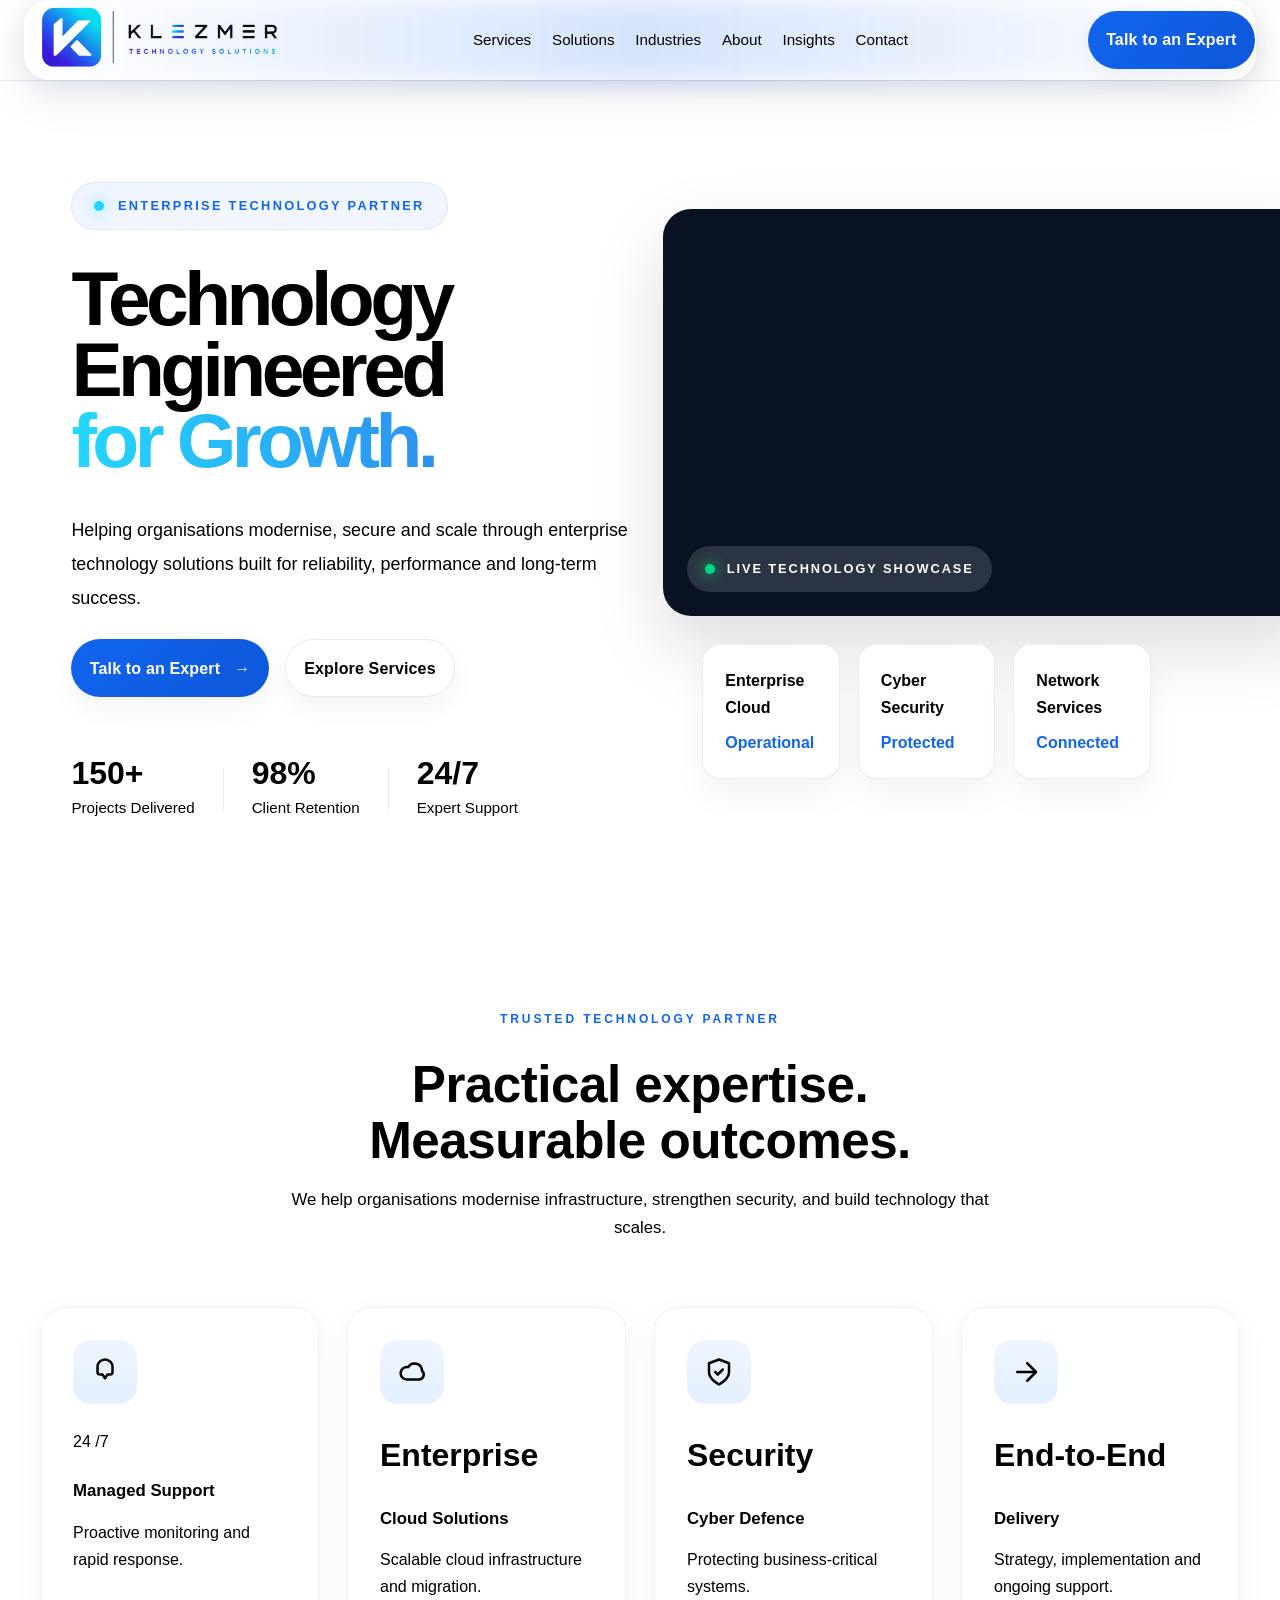
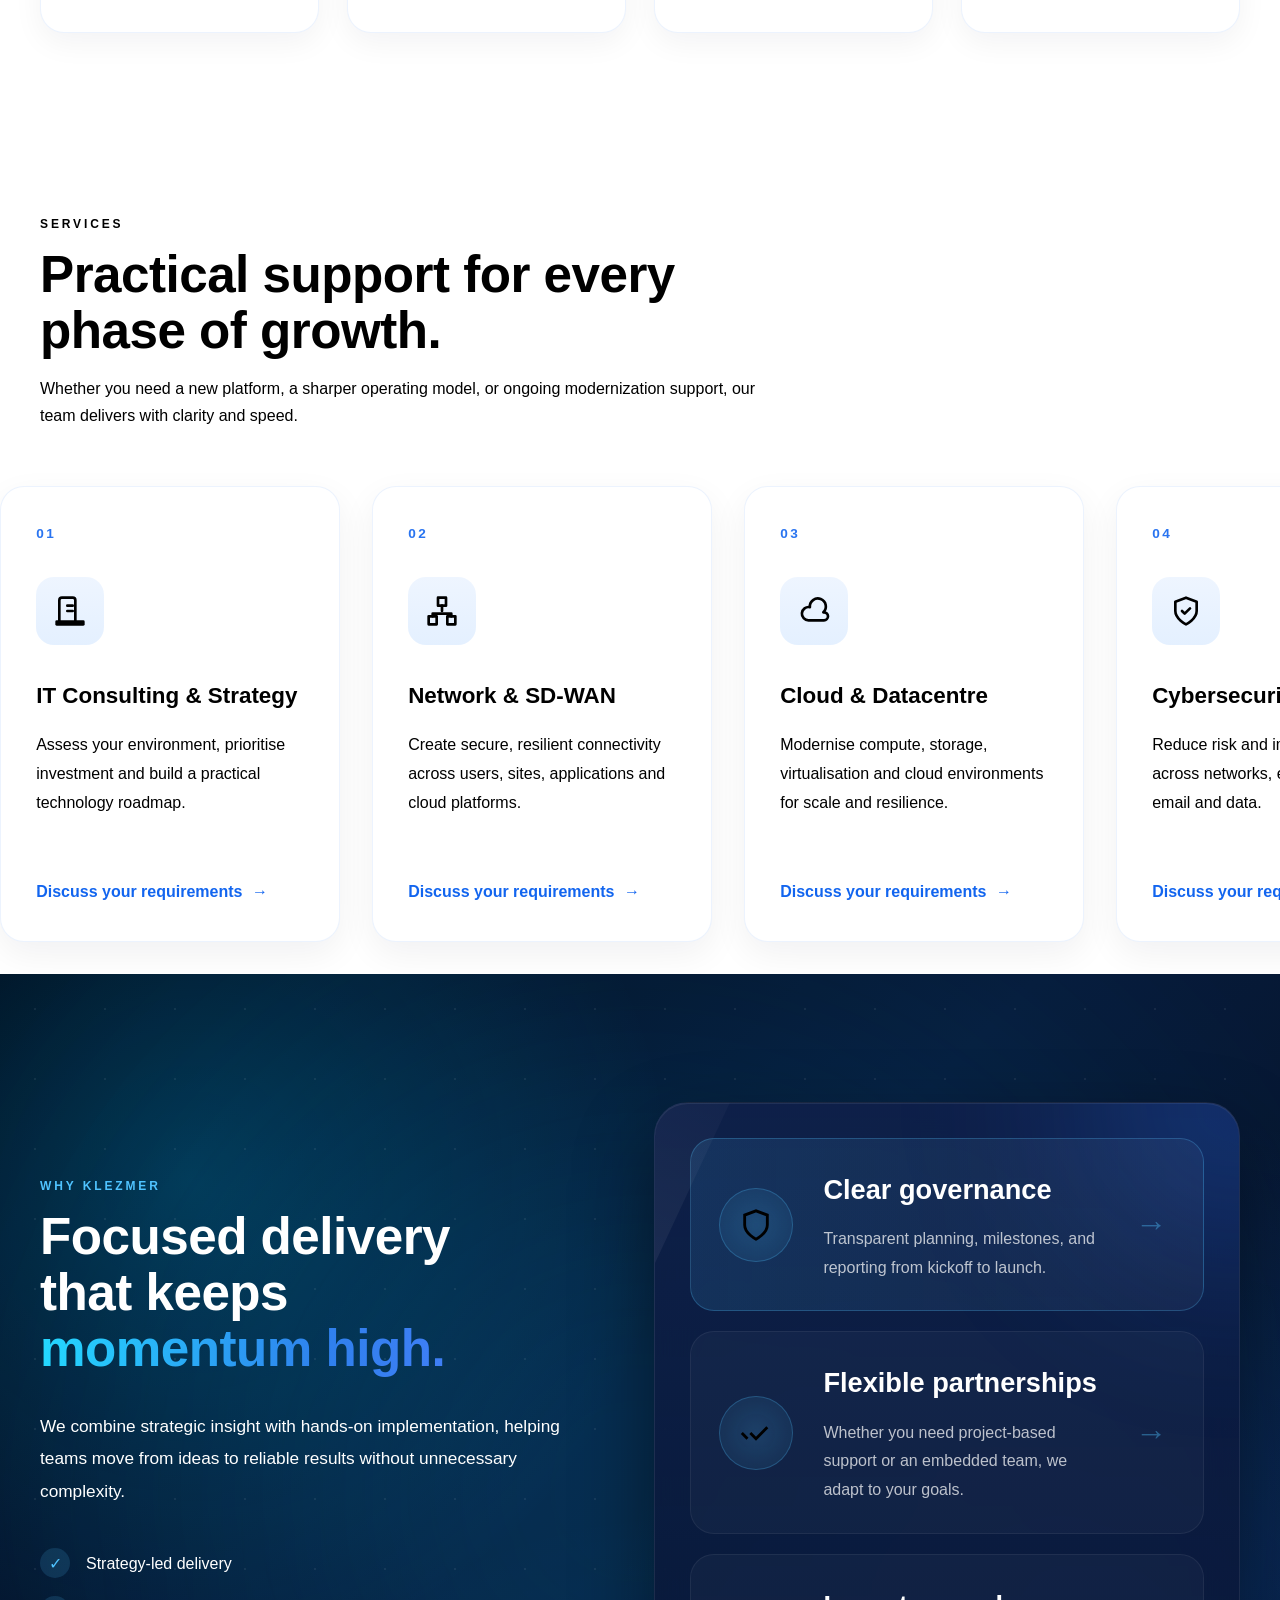
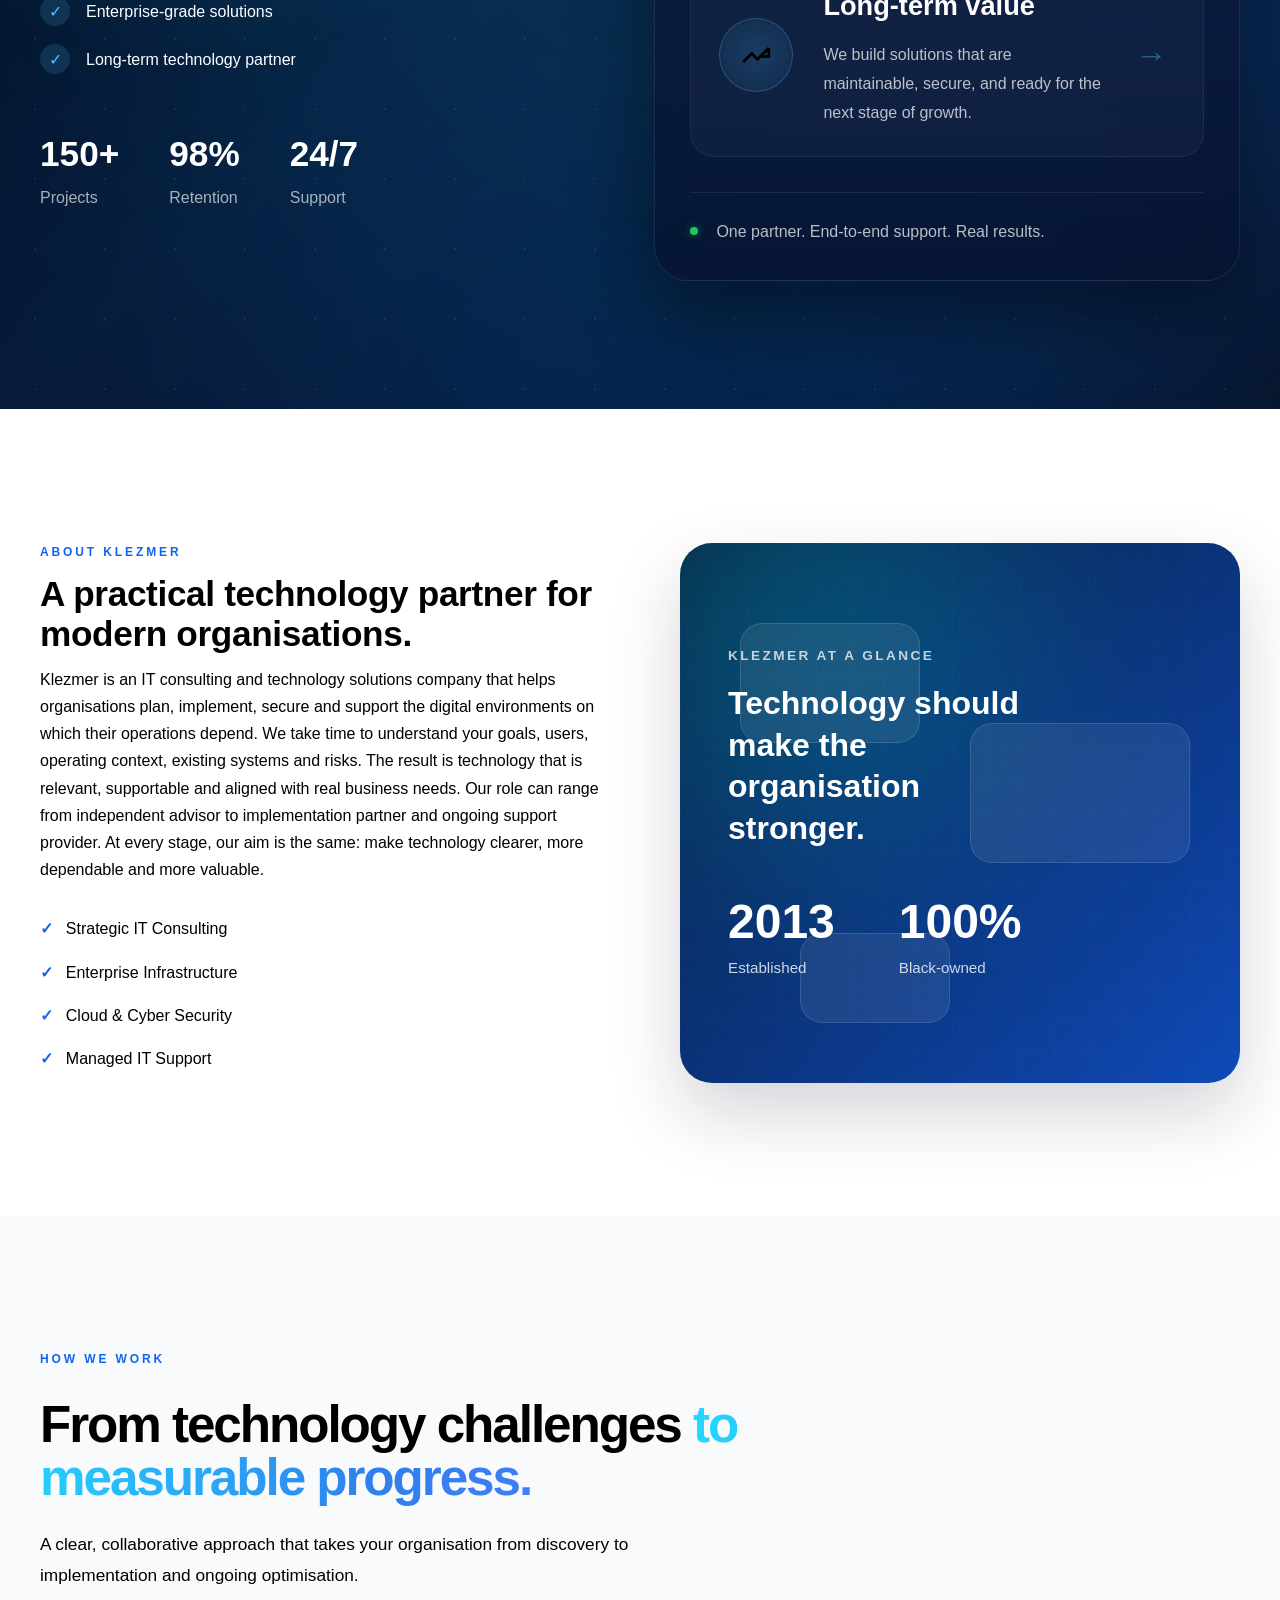
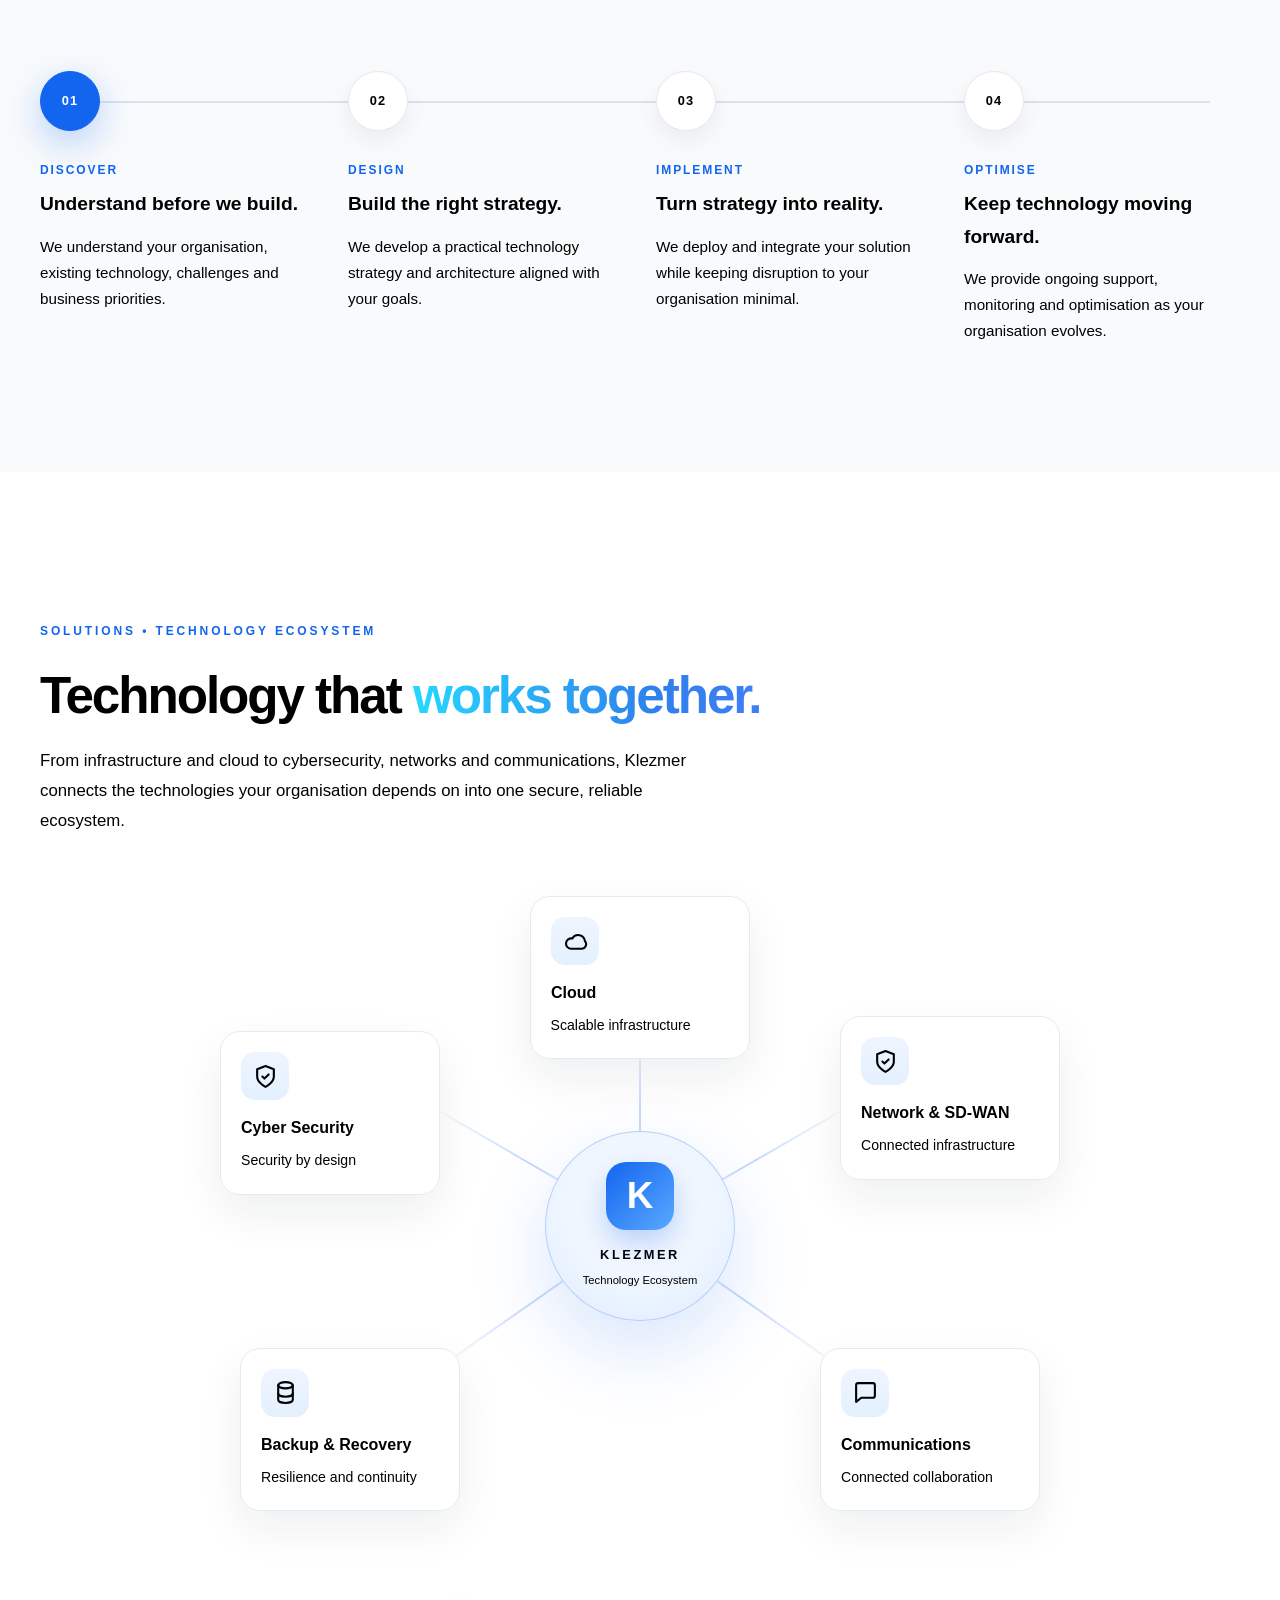
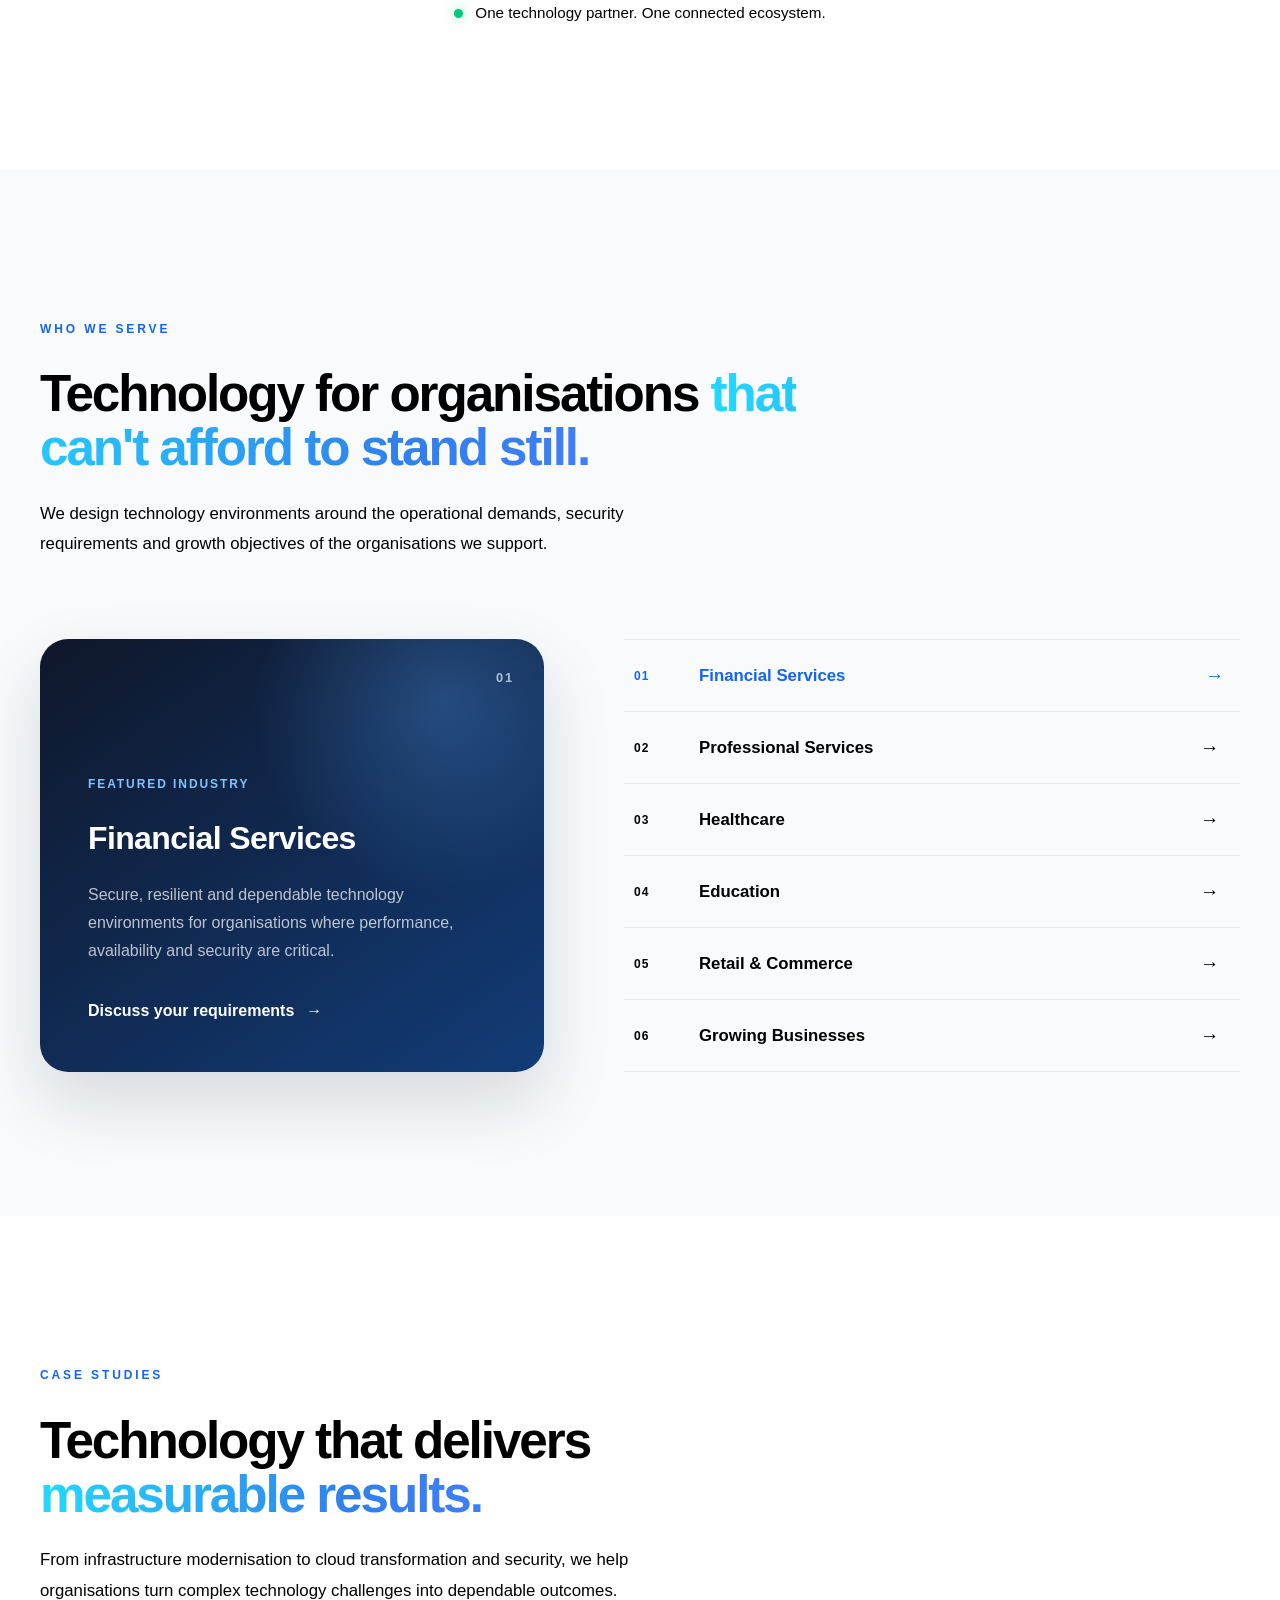
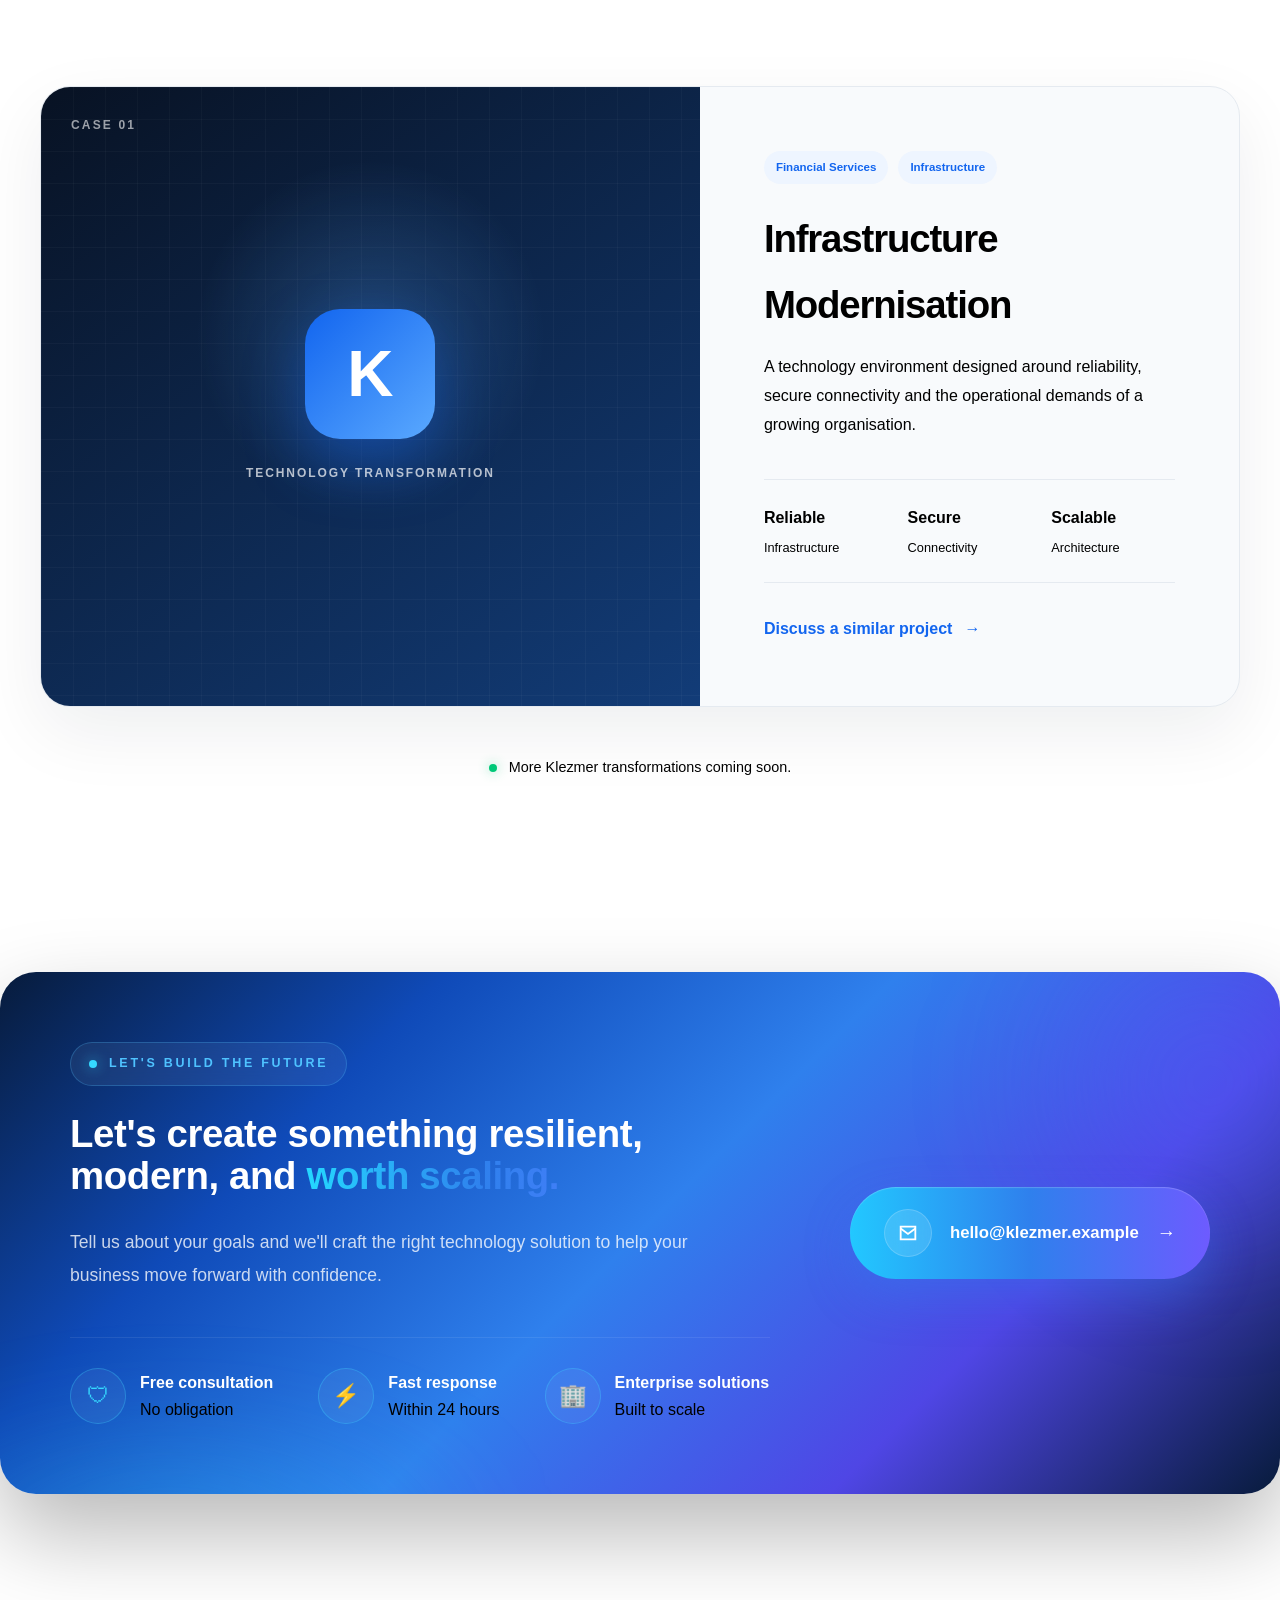
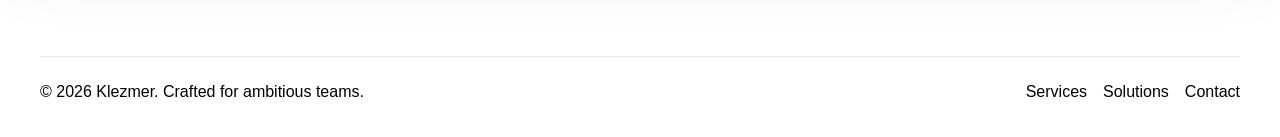
==== commit 39530f11: "Update Klezmer website" ====
--- a/Projects/Klezmer_Website/index.html
+++ b/Projects/Klezmer_Website/index.html
@@ -919,7 +919,7 @@
         <div class="why-panel">
           <div class="why-card">
           <div class="why-process">
-          <div class="process-line"></div>
+          <div class="process-line-one"></div>
             <div class="why-feature active">
                     <div class="feature-icon">
                         <svg viewBox="0 0 24 24" fill="none" stroke="currentColor" stroke-width="2">
@@ -1078,6 +1078,704 @@
     
     </section>
 
+    <!--==========================================================
+      HOW WE WORK
+    ===========================================================-->
+    
+    <section class="process-section" id="how-we-work">
+    
+        <div class="container">
+    
+            <div class="process-heading">
+    
+                <p class="eyebrow">
+                    How We Work
+                </p>
+    
+                <h2>
+                    From technology challenges
+                    <span class="gradient-text">
+                        to measurable progress.
+                    </span>
+                </h2>
+    
+                <p class="process-intro">
+    
+                    A clear, collaborative approach that takes your organisation
+                    from discovery to implementation and ongoing optimisation.
+    
+                </p>
+    
+            </div>
+    
+    
+            <div class="process-track">
+    
+                <div class="process-line"></div>
+    
+    
+                <!-- STEP 01 -->
+    
+                <div class="process-step active">
+    
+                    <div class="step-marker">
+    
+                        <span>01</span>
+    
+                    </div>
+    
+                    <div class="step-content">
+    
+                        <p class="step-label">
+                            Discover
+                        </p>
+    
+                        <h3>
+                            Understand before we build.
+                        </h3>
+    
+                        <p>
+                            We understand your organisation, existing
+                            technology, challenges and business priorities.
+                        </p>
+    
+                    </div>
+    
+                </div>
+    
+    
+                <!-- STEP 02 -->
+    
+                <div class="process-step">
+    
+                    <div class="step-marker">
+    
+                        <span>02</span>
+    
+                    </div>
+    
+                    <div class="step-content">
+    
+                        <p class="step-label">
+                            Design
+                        </p>
+    
+                        <h3>
+                            Build the right strategy.
+                        </h3>
+    
+                        <p>
+                            We develop a practical technology strategy and
+                            architecture aligned with your goals.
+                        </p>
+    
+                    </div>
+    
+                </div>
+    
+    
+                <!-- STEP 03 -->
+    
+                <div class="process-step">
+    
+                    <div class="step-marker">
+    
+                        <span>03</span>
+    
+                    </div>
+    
+                    <div class="step-content">
+    
+                        <p class="step-label">
+                            Implement
+                        </p>
+    
+                        <h3>
+                            Turn strategy into reality.
+                        </h3>
+    
+                        <p>
+                            We deploy and integrate your solution while
+                            keeping disruption to your organisation minimal.
+                        </p>
+    
+                    </div>
+    
+                </div>
+    
+    
+                <!-- STEP 04 -->
+    
+                <div class="process-step">
+    
+                    <div class="step-marker">
+    
+                        <span>04</span>
+    
+                    </div>
+    
+                    <div class="step-content">
+    
+                        <p class="step-label">
+                            Optimise
+                        </p>
+    
+                        <h3>
+                            Keep technology moving forward.
+                        </h3>
+    
+                        <p>
+                            We provide ongoing support, monitoring and
+                            optimisation as your organisation evolves.
+                        </p>
+    
+                    </div>
+    
+                </div>
+    
+            </div>
+    
+        </div>
+    
+    </section>
+
+    <!--==========================================================
+      SOLUTIONS / TECHNOLOGY ECOSYSTEM
+    ===========================================================-->
+    
+    <section class="ecosystem-section" id="solutions">
+    
+        <div class="container">
+    
+            <div class="ecosystem-heading">
+    
+                <p class="eyebrow">
+                    Solutions • Technology Ecosystem
+                </p>
+    
+                <h2>
+                    Technology that
+                    <span class="gradient-text">
+                        works together.
+                    </span>
+                </h2>
+    
+                <p>
+                    From infrastructure and cloud to cybersecurity, networks
+                    and communications, Klezmer connects the technologies your
+                    organisation depends on into one secure, reliable ecosystem.
+                </p>
+    
+            </div>
+    
+    
+            <div class="ecosystem">
+    
+                <!-- CONNECTION LINES -->
+    
+                <div class="ecosystem-lines">
+    
+                    <span class="line line-cloud"></span>
+    
+                    <span class="line line-security"></span>
+    
+                    <span class="line line-network"></span>
+    
+                    <span class="line line-backup"></span>
+    
+                    <span class="line line-communications"></span>
+    
+                </div>
+    
+    
+                <!-- CENTRAL HUB -->
+    
+                <div class="ecosystem-core">
+    
+                    <div class="core-glow"></div>
+    
+                    <div class="core-logo">
+    
+                        <strong>K</strong>
+    
+                    </div>
+    
+                    <span>
+                        KLEZMER
+                    </span>
+    
+                    <small>
+                        Technology Ecosystem
+                    </small>
+    
+                </div>
+    
+    
+                <!-- CLOUD -->
+    
+                <div class="ecosystem-node node-cloud">
+    
+                    <div class="node-icon">
+    
+                        <img src="assets/icons/cloud.svg" alt="Cloud">
+    
+                    </div>
+    
+                    <strong>
+                        Cloud
+                    </strong>
+    
+                    <span>
+                        Scalable infrastructure
+                    </span>
+    
+                </div>
+    
+    
+                <!-- CYBER SECURITY -->
+    
+                <div class="ecosystem-node node-security">
+    
+                    <div class="node-icon">
+    
+                        <img src="assets/icons/shield.svg" alt="Cyber Security">
+    
+                    </div>
+    
+                    <strong>
+                        Cyber Security
+                    </strong>
+    
+                    <span>
+                        Security by design
+                    </span>
+    
+                </div>
+    
+    
+                <!-- NETWORK -->
+    
+                <div class="ecosystem-node node-network">
+    
+                    <div class="node-icon">
+    
+                        <img src="assets/icons/network.svg" alt="Network">
+    
+                    </div>
+    
+                    <strong>
+                        Network & SD-WAN
+                    </strong>
+    
+                    <span>
+                        Connected infrastructure
+                    </span>
+    
+                </div>
+    
+    
+                <!-- BACKUP -->
+    
+                <div class="ecosystem-node node-backup">
+    
+                    <div class="node-icon">
+    
+                        <img src="assets/icons/Backup & Recovery.svg" alt="Backup and Recovery">
+    
+                    </div>
+    
+                    <strong>
+                        Backup & Recovery
+                    </strong>
+    
+                    <span>
+                        Resilience and continuity
+                    </span>
+    
+                </div>
+    
+    
+                <!-- COMMUNICATIONS -->
+    
+                <div class="ecosystem-node node-communications">
+    
+                    <div class="node-icon">
+    
+                        <img src="assets/icons/communication.svg" alt="Communications">
+    
+                    </div>
+    
+                    <strong>
+                        Communications
+                    </strong>
+    
+                    <span>
+                        Connected collaboration
+                    </span>
+    
+                </div>
+    
+            </div>
+    
+    
+            <div class="ecosystem-footer">
+    
+                <span class="ecosystem-status"></span>
+    
+                <p>
+                    One technology partner. One connected ecosystem.
+                </p>
+    
+            </div>
+    
+        </div>
+    
+    </section>
+
+    <!--==========================================================
+      INDUSTRIES / WHO WE SERVE
+    ===========================================================-->
+    
+    <section class="industries-section" id="industries">
+    
+        <div class="container">
+    
+            <div class="industries-heading">
+    
+                <p class="eyebrow">
+                    Who We Serve
+                </p>
+    
+                <h2>
+                    Technology for organisations
+                    <span class="gradient-text">
+                        that can't afford to stand still.
+                    </span>
+                </h2>
+    
+                <p>
+                    We design technology environments around the operational
+                    demands, security requirements and growth objectives of
+                    the organisations we support.
+                </p>
+    
+            </div>
+    
+    
+            <div class="industries-layout">
+    
+                <!-- FEATURED INDUSTRY -->
+    
+                <div class="industry-feature">
+    
+                    <div class="industry-feature-number" id="industryNumber">
+                        01
+                    </div>
+    
+                    <div class="industry-feature-content">
+    
+                        <p class="industry-label" id="industryLabel">
+                            Featured Industry
+                        </p>
+    
+                        <h3 id="industryTitle">
+                            Financial Services
+                        </h3>
+    
+                        <p id="industryDescription">
+                            Secure, resilient and dependable technology
+                            environments for organisations where performance,
+                            availability and security are critical.
+                        </p>
+    
+                        <a href="#contact" class="industry-link">
+    
+                            <span id="industryLinkText">
+                                Discuss your requirements
+                            </span>
+    
+                            <span>→</span>
+    
+                        </a>
+    
+                    </div>
+    
+                </div>
+    
+    
+                <!-- INDUSTRY LIST -->
+    
+                <div class="industry-list">
+    
+                    <button class="industry-item active"
+                    data-industry="financial">
+    
+                        <span class="industry-number">
+                            01
+                        </span>
+    
+                        <span class="industry-name">
+                            Financial Services
+                        </span>
+    
+                        <span class="industry-arrow">
+                            →
+                        </span>
+    
+                    </button>
+    
+    
+                    <button class="industry-item"
+                    data-industry="professional">
+    
+                        <span class="industry-number">
+                            02
+                        </span>
+    
+                        <span class="industry-name">
+                            Professional Services
+                        </span>
+    
+                        <span class="industry-arrow">
+                            →
+                        </span>
+    
+                    </button>
+    
+    
+                    <button class="industry-item"
+                    data-industry="healthcare">
+    
+                        <span class="industry-number">
+                            03
+                        </span>
+    
+                        <span class="industry-name">
+                            Healthcare
+                        </span>
+    
+                        <span class="industry-arrow">
+                            →
+                        </span>
+    
+                    </button>
+    
+    
+                    <button class="industry-item"
+                    data-industry="education">
+    
+                        <span class="industry-number">
+                            04
+                        </span>
+    
+                        <span class="industry-name">
+                            Education
+                        </span>
+    
+                        <span class="industry-arrow">
+                            →
+                        </span>
+    
+                    </button>
+    
+    
+                    <button class="industry-item"
+                    data-industry="retail">
+    
+                        <span class="industry-number">
+                            05
+                        </span>
+    
+                        <span class="industry-name">
+                            Retail & Commerce
+                        </span>
+    
+                        <span class="industry-arrow">
+                            →
+                        </span>
+    
+                    </button>
+    
+    
+                    <button class="industry-item"
+                    data-industry="business">
+    
+                        <span class="industry-number">
+                            06
+                        </span>
+    
+                        <span class="industry-name">
+                            Growing Businesses
+                        </span>
+    
+                        <span class="industry-arrow">
+                            →
+                        </span>
+    
+                    </button>
+    
+                </div>
+    
+            </div>
+    
+        </div>
+    
+    </section>
+
+    <!--==========================================================
+      CASE STUDIES / RESULTS
+    ===========================================================-->
+    
+    <section class="case-studies-section" id="case-studies">
+    
+        <div class="container">
+    
+            <div class="case-heading">
+    
+                <p class="eyebrow">
+                    Case Studies
+                </p>
+    
+                <h2>
+                    Technology that delivers
+                    <span class="gradient-text">
+                        measurable results.
+                    </span>
+                </h2>
+    
+                <p>
+                    From infrastructure modernisation to cloud transformation
+                    and security, we help organisations turn complex technology
+                    challenges into dependable outcomes.
+                </p>
+    
+            </div>
+    
+    
+            <div class="case-feature">
+    
+                <!-- VISUAL -->
+    
+                <div class="case-visual">
+    
+                    <div class="case-visual-grid"></div>
+    
+                    <div class="case-visual-content">
+    
+                        <span class="case-number">
+                            CASE 01
+                        </span>
+    
+                        <div class="case-visual-mark">
+                            K
+                        </div>
+    
+                        <span class="case-visual-label">
+                            Technology Transformation
+                        </span>
+    
+                    </div>
+    
+                </div>
+    
+    
+                <!-- CONTENT -->
+    
+                <div class="case-content">
+    
+                    <div class="case-meta">
+    
+                        <span>
+                            Financial Services
+                        </span>
+    
+                        <span>
+                            Infrastructure
+                        </span>
+    
+                    </div>
+    
+                    <h3>
+                        Infrastructure Modernisation
+                    </h3>
+    
+                    <p>
+                        A technology environment designed around reliability,
+                        secure connectivity and the operational demands of a
+                        growing organisation.
+                    </p>
+    
+    
+                    <div class="case-results">
+    
+                        <div class="case-result">
+    
+                            <strong>
+                                Reliable
+                            </strong>
+    
+                            <span>
+                                Infrastructure
+                            </span>
+    
+                        </div>
+    
+                        <div class="case-result">
+    
+                            <strong>
+                                Secure
+                            </strong>
+    
+                            <span>
+                                Connectivity
+                            </span>
+    
+                        </div>
+    
+                        <div class="case-result">
+    
+                            <strong>
+                                Scalable
+                            </strong>
+    
+                            <span>
+                                Architecture
+                            </span>
+    
+                        </div>
+    
+                    </div>
+    
+    
+                    <a href="#contact" class="case-link">
+    
+                        Discuss a similar project
+    
+                        <span>→</span>
+    
+                    </a>
+    
+                </div>
+    
+            </div>
+    
+    
+            <!-- COMING SOON / FUTURE CASE STUDIES -->
+    
+            <div class="case-footer">
+    
+                <span class="case-status-dot"></span>
+    
+                <p>
+                    More Klezmer transformations coming soon.
+                </p>
+    
+            </div>
+    
+        </div>
+    
+    </section>
+
     <section id="contact" class="section cta-container">
     
         <div class="cta-banner">
--- a/Projects/Klezmer_Website/css/layout.css
+++ b/Projects/Klezmer_Website/css/layout.css
@@ -1676,4 +1676,1224 @@
 
     color: rgba(255, 255, 255, .65);
 
+}
+
+/*==========================================================
+  HOW WE WORK
+===========================================================*/
+
+.process-section {
+
+    position: relative;
+
+    padding: 8rem 0;
+
+    background: var(--bg-soft);
+
+    overflow: hidden;
+
+}
+
+.process-heading {
+
+    max-width: 760px;
+
+    margin-bottom: 5rem;
+
+}
+
+.process-heading h2 {
+
+    margin: 1rem 0 1.5rem;
+
+    font-size: clamp(2.4rem, 4vw, 3.6rem);
+
+    line-height: 1.05;
+
+    letter-spacing: -.04em;
+
+}
+
+.process-intro {
+
+    max-width: 650px;
+
+    color: var(--text-secondary);
+
+    font-size: 1.08rem;
+
+    line-height: 1.8;
+
+}
+
+.process-track {
+
+    position: relative;
+
+    display: grid;
+
+    grid-template-columns:
+        repeat(4, 1fr);
+
+    gap: 2rem;
+
+}
+
+.process-line {
+
+    position: absolute;
+
+    top: 30px;
+
+    left: 30px;
+
+    right: 30px;
+
+    height: 1px;
+
+    background: var(--border);
+
+    z-index: 0;
+
+}
+
+.step-marker {
+
+    position: relative;
+
+    z-index: 2;
+
+    width: 60px;
+
+    height: 60px;
+
+    display: flex;
+
+    align-items: center;
+
+    justify-content: center;
+
+    border-radius: 50%;
+
+    background: #fff;
+
+    border: 1px solid var(--border);
+
+    box-shadow:
+        0 10px 25px rgba(15, 23, 42, .06);
+
+    transition: .35s ease;
+
+}
+
+.step-marker span {
+
+    font-size: .8rem;
+
+    font-weight: 800;
+
+    color: var(--text-muted);
+
+    letter-spacing: .08em;
+
+}
+
+.process-step.active .step-marker {
+
+    background: var(--brand-blue);
+
+    border-color: var(--brand-blue);
+
+    box-shadow:
+
+        0 12px 35px rgba(18, 101, 239, .28);
+
+}
+
+.process-step.active .step-marker span {
+
+    color: #fff;
+
+}
+
+.step-content {
+
+    padding-top: 1.8rem;
+
+    max-width: 260px;
+
+}
+
+.step-label {
+
+    margin-bottom: .5rem;
+
+    color: var(--brand-blue);
+
+    font-size: .75rem;
+
+    font-weight: 800;
+
+    letter-spacing: .16em;
+
+    text-transform: uppercase;
+
+}
+
+.step-content h3 {
+
+    margin-bottom: .8rem;
+
+    font-size: 1.2rem;
+
+    color: var(--text-primary);
+
+}
+
+.step-content>p:last-child {
+
+    color: var(--text-secondary);
+
+    line-height: 1.7;
+
+    font-size: .95rem;
+
+}
+
+.process-step {
+
+    transition: .35s ease;
+
+}
+
+.process-step:hover {
+
+    transform: translateY(-6px);
+
+}
+
+.process-step:hover .step-marker {
+
+    border-color: var(--brand-blue);
+
+    transform: scale(1.08);
+
+}
+
+.process-line{
+    background: #D8E2F0;
+
+    height: 2px;
+}
+
+/*==========================================================
+  SOLUTIONS / TECHNOLOGY ECOSYSTEM
+==========================================================*/
+
+.ecosystem-section {
+    position: relative;
+    padding: 9rem 0;
+    background: #ffffff;
+    overflow: hidden;
+}
+
+.ecosystem-heading {
+    max-width: 760px;
+    margin-bottom: 5rem;
+}
+
+.ecosystem-heading h2 {
+    margin: 1rem 0 1.4rem;
+    font-size: clamp(2.5rem, 4vw, 3.8rem);
+    line-height: 1.05;
+    letter-spacing: -0.04em;
+}
+
+.ecosystem-heading>p:last-child {
+    max-width: 680px;
+    color: var(--text-secondary);
+    font-size: 1.05rem;
+    line-height: 1.8;
+}
+
+.ecosystem {
+    position: relative;
+    width: 100%;
+    max-width: 1100px;
+    height: 620px;
+    margin: 0 auto;
+}
+
+.ecosystem-lines {
+    position: absolute;
+    inset: 0;
+    pointer-events: none;
+}
+
+.ecosystem-lines .line {
+    position: absolute;
+    height: 2px;
+    background: linear-gradient(90deg,
+            transparent,
+            rgba(18, 101, 239, .25),
+            transparent);
+    transform-origin: left center;
+}
+
+.line-cloud {
+    width: 220px;
+    left: 50%;
+    top: 50%;
+    transform: rotate(-90deg);
+}
+
+.line-security {
+    width: 250px;
+    left: 50%;
+    top: 50%;
+    transform: rotate(210deg);
+}
+
+.line-network {
+    width: 250px;
+    left: 50%;
+    top: 50%;
+    transform: rotate(-30deg);
+}
+
+.line-backup {
+    width: 250px;
+    left: 50%;
+    top: 50%;
+    transform: rotate(145deg);
+}
+
+.line-communications {
+    width: 250px;
+    left: 50%;
+    top: 50%;
+    transform: rotate(35deg);
+}
+
+.ecosystem-core {
+    position: absolute;
+
+    left: 50%;
+    top: 50%;
+
+    transform: translate(-50%, -50%);
+
+    width: 190px;
+    height: 190px;
+
+    border-radius: 50%;
+
+    display: flex;
+    flex-direction: column;
+
+    align-items: center;
+    justify-content: center;
+
+    background:
+        radial-gradient(circle at 50% 40%,
+            #ffffff 0%,
+            #eef5ff 55%,
+            #dceaff 100%);
+
+    border: 1px solid rgba(18, 101, 239, .25);
+
+    box-shadow:
+        0 30px 80px rgba(18, 101, 239, .16);
+
+    z-index: 5;
+}
+
+.core-logo {
+    width: 68px;
+    height: 68px;
+
+    display: flex;
+    align-items: center;
+    justify-content: center;
+
+    border-radius: 20px;
+
+    background:
+        linear-gradient(135deg,
+            #1265EF,
+            #5AA9FF);
+
+    box-shadow:
+        0 12px 30px rgba(18, 101, 239, .3);
+}
+
+.core-logo strong {
+    color: #ffffff;
+    font-size: 2.3rem;
+    font-weight: 800;
+}
+
+.ecosystem-core>span {
+    margin-top: 14px;
+
+    font-size: .8rem;
+    font-weight: 800;
+
+    letter-spacing: .2em;
+
+    color: var(--text-primary);
+}
+
+.ecosystem-core small {
+    margin-top: 5px;
+
+    color: var(--text-muted);
+
+    font-size: .7rem;
+}
+
+.ecosystem-node {
+    position: absolute;
+
+    width: 220px;
+
+    padding: 20px;
+
+    border-radius: 20px;
+
+    background: rgba(255, 255, 255, .92);
+
+    border: 1px solid #e3eaf3;
+
+    box-shadow:
+        0 18px 45px rgba(15, 23, 42, .07);
+
+    backdrop-filter: blur(12px);
+
+    z-index: 4;
+
+    transition:
+        transform .35s ease,
+        box-shadow .35s ease,
+        border-color .35s ease;
+}
+
+.node-icon {
+    width: 48px;
+    height: 48px;
+
+    display: flex;
+    align-items: center;
+    justify-content: center;
+
+    margin-bottom: 14px;
+
+    border-radius: 14px;
+
+    background:
+        linear-gradient(180deg,
+            #eef5ff,
+            #e4f0ff);
+}
+
+.node-icon img {
+    width: 25px;
+    height: 25px;
+
+    object-fit: contain;
+}
+
+.ecosystem-node strong {
+    display: block;
+
+    margin-bottom: 5px;
+
+    font-size: 1rem;
+}
+
+.ecosystem-node span {
+    color: var(--text-secondary);
+
+    font-size: .88rem;
+
+    line-height: 1.5;
+}
+
+.node-cloud {
+
+    top: -20px;
+    left: 50%;
+
+    transform: translateX(-50%);
+
+}
+
+.node-security {
+
+    top: 115px;
+    left: 130px;
+
+}
+
+.node-network {
+
+    top: 100px;
+    right: 130px;
+
+}
+
+.node-backup {
+
+    bottom: 25px;
+    left: 150px;
+
+}
+
+.node-communications {
+
+    bottom: 25px;
+    right: 150px;
+
+}
+
+.ecosystem-node:hover {
+
+    transform: translateY(-8px);
+
+    border-color:
+        rgba(18, 101, 239, .3);
+
+    box-shadow:
+        0 25px 60px rgba(18, 101, 239, .12);
+
+}
+
+.node-cloud:hover {
+    transform: translateX(-50%) translateY(-8px);
+}
+
+.node-security:hover {
+    transform: translateY(-8px);
+}
+
+.node-network:hover {
+    transform: translateY(-8px);
+}
+
+.node-backup:hover {
+    transform: translateY(-8px);
+}
+
+.node-communications:hover {
+    transform: translateY(-8px);
+}
+
+.ecosystem-footer {
+
+    display: flex;
+
+    justify-content: center;
+
+    align-items: center;
+
+    gap: 12px;
+
+    margin-top: 4rem;
+
+}
+
+.ecosystem-status {
+
+    width: 9px;
+    height: 9px;
+
+    border-radius: 50%;
+
+    background: #00c878;
+
+    box-shadow:
+        0 0 12px rgba(0, 200, 120, .5);
+
+}
+
+.ecosystem-footer p {
+
+    margin: 0;
+
+    color: var(--text-secondary);
+
+    font-size: .95rem;
+
+}
+
+/*==========================================================
+  INDUSTRIES / WHO WE SERVE
+===========================================================*/
+
+.industries-section {
+
+    position: relative;
+
+    padding: 9rem 0;
+
+    background: var(--bg-soft);
+
+    overflow: hidden;
+
+}
+
+.industries-heading {
+
+    max-width: 820px;
+
+    margin-bottom: 5rem;
+
+}
+
+.industries-heading h2 {
+
+    margin: 1rem 0 1.5rem;
+
+    font-size: clamp(2.5rem, 4vw, 3.8rem);
+
+    line-height: 1.05;
+
+    letter-spacing: -.04em;
+
+}
+
+.industries-heading>p:last-child {
+
+    max-width: 680px;
+
+    color: var(--text-secondary);
+
+    font-size: 1.05rem;
+
+    line-height: 1.8;
+
+}
+
+.industries-layout {
+
+    display: grid;
+
+    grid-template-columns: .9fr 1.1fr;
+
+    gap: 5rem;
+
+    align-items: stretch;
+
+}
+
+.industry-feature {
+
+    position: relative;
+
+    min-height: 430px;
+
+    padding: 3rem;
+
+    display: flex;
+
+    flex-direction: column;
+
+    justify-content: flex-end;
+
+    border-radius: 28px;
+
+    overflow: hidden;
+
+    background:
+
+        radial-gradient(circle at 80% 15%,
+            rgba(90, 169, 255, .28),
+            transparent 35%),
+
+        linear-gradient(145deg,
+            #0f172a,
+            #123c78);
+
+    color: #fff;
+
+    box-shadow:
+
+        0 30px 70px rgba(15, 23, 42, .14);
+
+}
+
+.industry-feature-number {
+
+    position: absolute;
+
+    top: 28px;
+
+    right: 30px;
+
+    font-size: .8rem;
+
+    font-weight: 800;
+
+    letter-spacing: .15em;
+
+    opacity: .65;
+
+}
+
+.industry-feature-content {
+
+    max-width: 440px;
+
+}
+
+.industry-label {
+
+    margin-bottom: 1rem;
+
+    color: #7fc3ff;
+
+    font-size: .75rem;
+
+    font-weight: 800;
+
+    letter-spacing: .16em;
+
+    text-transform: uppercase;
+
+}
+
+.industry-feature h3 {
+
+    margin-bottom: 1rem;
+
+    font-size: 2rem;
+
+    letter-spacing: -.02em;
+
+}
+
+.industry-feature-content>p:not(.industry-label) {
+
+    margin-bottom: 2rem;
+
+    color: rgba(255, 255, 255, .72);
+
+    line-height: 1.75;
+
+}
+
+.industry-link {
+
+    display: inline-flex;
+
+    align-items: center;
+
+    gap: 12px;
+
+    color: #fff;
+
+    font-weight: 700;
+
+    text-decoration: none;
+
+}
+
+.industry-link span {
+
+    transition: transform .3s ease;
+
+}
+
+.industry-link:hover span {
+
+    transform: translateX(6px);
+
+}
+
+.industry-list {
+
+    display: flex;
+
+    flex-direction: column;
+
+    border-top: 1px solid var(--border);
+
+}
+
+.industry-item {
+
+    width: 100%;
+
+    min-height: 72px;
+
+    padding: 0 10px;
+
+    display: grid;
+
+    grid-template-columns: 50px 1fr 30px;
+
+    align-items: center;
+
+    gap: 15px;
+
+    border: 0;
+
+    border-bottom: 1px solid var(--border);
+
+    background: transparent;
+
+    color: var(--text-primary);
+
+    text-align: left;
+
+    cursor: pointer;
+
+    transition: .3s ease;
+
+}
+
+.industry-number {
+
+    color: var(--text-muted);
+
+    font-size: .75rem;
+
+    font-weight: 800;
+
+    letter-spacing: .1em;
+
+}
+
+.industry-name {
+
+    font-size: 1.05rem;
+
+    font-weight: 700;
+
+}
+
+.industry-arrow {
+
+    color: var(--text-muted);
+
+    font-size: 1.2rem;
+
+    transition: .3s ease;
+
+}
+
+.industry-item.active {
+
+    color: var(--brand-blue);
+
+}
+
+.industry-item.active .industry-number {
+
+    color: var(--brand-blue);
+
+}
+
+.industry-item.active .industry-arrow {
+
+    transform: translateX(5px);
+
+    color: var(--brand-blue);
+
+}
+
+.industry-item:hover {
+
+    padding-left: 18px;
+
+    color: var(--brand-blue);
+
+}
+
+.industry-item:hover .industry-arrow {
+
+    transform: translateX(5px);
+
+    color: var(--brand-blue);
+
+}
+
+.industry-feature-content {
+
+    transition:
+        opacity .18s ease,
+        transform .18s ease;
+
+}
+
+.industry-feature-content.changing {
+
+    opacity: 0;
+
+    transform: translateY(8px);
+
+}
+
+/*==========================================================
+  CASE STUDIES / RESULTS
+===========================================================*/
+
+.case-studies-section {
+
+    position: relative;
+
+    padding: 9rem 0;
+
+    background: #ffffff;
+
+    overflow: hidden;
+
+}
+
+.case-heading {
+
+    max-width: 780px;
+
+    margin-bottom: 5rem;
+
+}
+
+.case-heading h2 {
+
+    margin: 1rem 0 1.5rem;
+
+    font-size: clamp(2.5rem, 4vw, 3.8rem);
+
+    line-height: 1.05;
+
+    letter-spacing: -.04em;
+
+}
+
+.case-heading>p:last-child {
+
+    max-width: 680px;
+
+    color: var(--text-secondary);
+
+    font-size: 1.05rem;
+
+    line-height: 1.8;
+
+}
+
+.case-feature {
+
+    display: grid;
+
+    grid-template-columns: 1.1fr .9fr;
+
+    min-height: 520px;
+
+    border-radius: 30px;
+
+    overflow: hidden;
+
+    background: #f8fafc;
+
+    border: 1px solid var(--border);
+
+    box-shadow:
+        0 25px 70px rgba(15, 23, 42, .07);
+
+}
+
+.case-visual {
+
+    position: relative;
+
+    min-height: 520px;
+
+    overflow: hidden;
+
+    background:
+        radial-gradient(circle at 50% 40%,
+            rgba(90, 169, 255, .25),
+            transparent 35%),
+        linear-gradient(145deg,
+            #081223,
+            #123c78);
+
+}
+
+.case-visual-grid {
+
+    position: absolute;
+
+    inset: 0;
+
+    background-image:
+
+        linear-gradient(rgba(255, 255, 255, .045) 1px,
+            transparent 1px),
+
+        linear-gradient(90deg,
+            rgba(255, 255, 255, .045) 1px,
+            transparent 1px);
+
+    background-size: 32px 32px;
+
+    opacity: .7;
+
+}
+
+.case-visual-content {
+
+    position: absolute;
+
+    inset: 0;
+
+    display: flex;
+
+    flex-direction: column;
+
+    align-items: center;
+
+    justify-content: center;
+
+    color: #ffffff;
+
+}
+
+.case-number {
+
+    position: absolute;
+
+    top: 28px;
+
+    left: 30px;
+
+    font-size: .75rem;
+
+    font-weight: 800;
+
+    letter-spacing: .18em;
+
+    opacity: .6;
+
+}
+
+.case-visual-mark {
+
+    width: 130px;
+
+    height: 130px;
+
+    display: flex;
+
+    align-items: center;
+
+    justify-content: center;
+
+    border-radius: 35px;
+
+    background:
+        linear-gradient(135deg,
+            #1265EF,
+            #5AA9FF);
+
+    font-size: 4rem;
+
+    font-weight: 800;
+
+    box-shadow:
+        0 25px 60px rgba(18, 101, 239, .4);
+
+}
+
+.case-visual-label {
+
+    margin-top: 24px;
+
+    font-size: .75rem;
+
+    font-weight: 700;
+
+    letter-spacing: .16em;
+
+    text-transform: uppercase;
+
+    opacity: .7;
+
+}
+
+.case-content {
+
+    display: flex;
+
+    flex-direction: column;
+
+    justify-content: center;
+
+    padding: 4rem;
+
+}
+
+.case-meta {
+
+    display: flex;
+
+    gap: 10px;
+
+    flex-wrap: wrap;
+
+    margin-bottom: 22px;
+
+}
+
+.case-meta span {
+
+    padding: 7px 12px;
+
+    border-radius: 999px;
+
+    background: #eef5ff;
+
+    color: var(--brand-blue);
+
+    font-size: .72rem;
+
+    font-weight: 700;
+
+}
+
+.case-content h3 {
+
+    margin-bottom: 1rem;
+
+    font-size: clamp(1.8rem, 3vw, 2.5rem);
+
+    letter-spacing: -.03em;
+
+}
+
+.case-content>p {
+
+    max-width: 520px;
+
+    margin-bottom: 2.5rem;
+
+    color: var(--text-secondary);
+
+    line-height: 1.8;
+
+}
+
+.case-results {
+
+    display: grid;
+
+    grid-template-columns:
+        repeat(3, 1fr);
+
+    gap: 20px;
+
+    padding: 24px 0;
+
+    border-top: 1px solid var(--border);
+
+    border-bottom: 1px solid var(--border);
+
+}
+
+.case-result {
+
+    display: flex;
+
+    flex-direction: column;
+
+    gap: 5px;
+
+}
+
+.case-result strong {
+
+    color: var(--text-primary);
+
+    font-size: 1rem;
+
+}
+
+.case-result span {
+
+    color: var(--text-muted);
+
+    font-size: .8rem;
+
+}
+
+.case-link {
+
+    display: inline-flex;
+
+    align-items: center;
+
+    gap: 12px;
+
+    width: fit-content;
+
+    margin-top: 2rem;
+
+    color: var(--brand-blue);
+
+    font-weight: 700;
+
+    text-decoration: none;
+
+}
+
+.case-link span {
+
+    transition: transform .3s ease;
+
+}
+
+.case-link:hover span {
+
+    transform: translateX(7px);
+
+}
+
+.case-footer {
+
+    display: flex;
+
+    justify-content: center;
+
+    align-items: center;
+
+    gap: 12px;
+
+    margin-top: 3rem;
+
+}
+
+.case-status-dot {
+
+    width: 8px;
+
+    height: 8px;
+
+    border-radius: 50%;
+
+    background: #00c878;
+
+    box-shadow:
+        0 0 12px rgba(0, 200, 120, .45);
+
+}
+
+.case-footer p {
+
+    margin: 0;
+
+    color: var(--text-muted);
+
+    font-size: .9rem;
+
 }
--- a/Projects/Klezmer_Website/css/hero.css
+++ b/Projects/Klezmer_Website/css/hero.css
@@ -930,143 +930,149 @@
 
   position: relative;
 
+  left: -20%;
+
+  width: 250%;
+
+  max-width: 650px;
+
+  border-radius: 28px;
+
+  overflow: hidden;
+
+  background: #081223;
+
+  box-shadow:
+
+    0 30px 70px rgba(15, 23, 42, .15);
+
+    aspect-ratio: 16/10;
+
+}
+
+
+
+.video-frame video {
+
   width: 100%;
 
-  max-width: 650px;
-
-  border-radius: 28px;
-
-  overflow: hidden;
-
-  background: #081223;
+  height: 100%;
+
+  display: block;
+
+  object-fit: cover;
+
+}
+
+
+
+.live-badge {
+
+  position: absolute;
+
+  left: 24px;
+
+  bottom: 24px;
+
+  display: flex;
+
+  align-items: center;
+
+  gap: 12px;
+
+  padding: 12px 18px;
+
+  border-radius: 999px;
+
+  background: rgba(255, 255, 255, .15);
+
+  backdrop-filter: blur(14px);
+
+  color: #fff;
+
+  font-size: .8rem;
+
+  font-weight: 700;
+
+  letter-spacing: .15em;
+
+}
+
+.live-dot {
+
+  width: 10px;
+
+  height: 10px;
+
+  border-radius: 50%;
+
+  background: #00D97E;
 
   box-shadow:
 
-    0 30px 70px rgba(15, 23, 42, .15);
-
-    aspect-ratio: 16/10;
-
-}
-
-
-
-.video-frame video {
-
-  width: 100%;
-
-  height: 100%;
+    0 0 14px #00D97E;
+
+  animation: livePulse 2s infinite;
+
+}
+
+@keyframes livePulse{
+
+    0%,100%{
+
+        transform:scale(1);
+
+    }
+
+    50%{
+
+        transform:scale(1.6);
+
+    }
+
+}
+
+.hero-status {
+
+  position: relative;
+
+  display: grid;
+
+  grid-template-columns: repeat(3, 1fr);
+
+  gap: 18px;
+
+  right: 50px;
+
+}
+
+.status-card {
+
+  padding: 22px;
+
+  border-radius: 18px;
+
+  background: #fff;
+
+  border: 1px solid rgba(15, 23, 42, .08);
+
+  box-shadow:
+
+    0 15px 35px rgba(15, 23, 42, .05);
+
+}
+
+.status-card strong {
 
   display: block;
 
-  object-fit: cover;
-
-}
-
-
-
-.live-badge {
-
-  position: absolute;
-
-  left: 24px;
-
-  bottom: 24px;
-
-  display: flex;
-
-  align-items: center;
-
-  gap: 12px;
-
-  padding: 12px 18px;
-
-  border-radius: 999px;
-
-  background: rgba(255, 255, 255, .15);
-
-  backdrop-filter: blur(14px);
-
-  color: #fff;
-
-  font-size: .8rem;
-
-  font-weight: 700;
-
-  letter-spacing: .15em;
-
-}
-
-.live-dot {
-
-  width: 10px;
-
-  height: 10px;
-
-  border-radius: 50%;
-
-  background: #00D97E;
-
-  box-shadow:
-
-    0 0 14px #00D97E;
-
-  animation: livePulse 2s infinite;
-
-}
-
-@keyframes livePulse{
-
-    0%,100%{
-
-        transform:scale(1);
-
-    }
-
-    50%{
-
-        transform:scale(1.6);
-
-    }
-
-}
-
-.hero-status {
-
-  display: grid;
-
-  grid-template-columns: repeat(3, 1fr);
-
-  gap: 18px;
-
-}
-
-.status-card {
-
-  padding: 22px;
-
-  border-radius: 18px;
-
-  background: #fff;
-
-  border: 1px solid rgba(15, 23, 42, .08);
-
-  box-shadow:
-
-    0 15px 35px rgba(15, 23, 42, .05);
-
-}
-
-.status-card strong {
-
-  display: block;
-
   margin-bottom: 8px;
 
 }
 
 .status-card span {
 
-  color: #00A86B;
+  color: var(--accent);
 
   font-weight: 600;
 
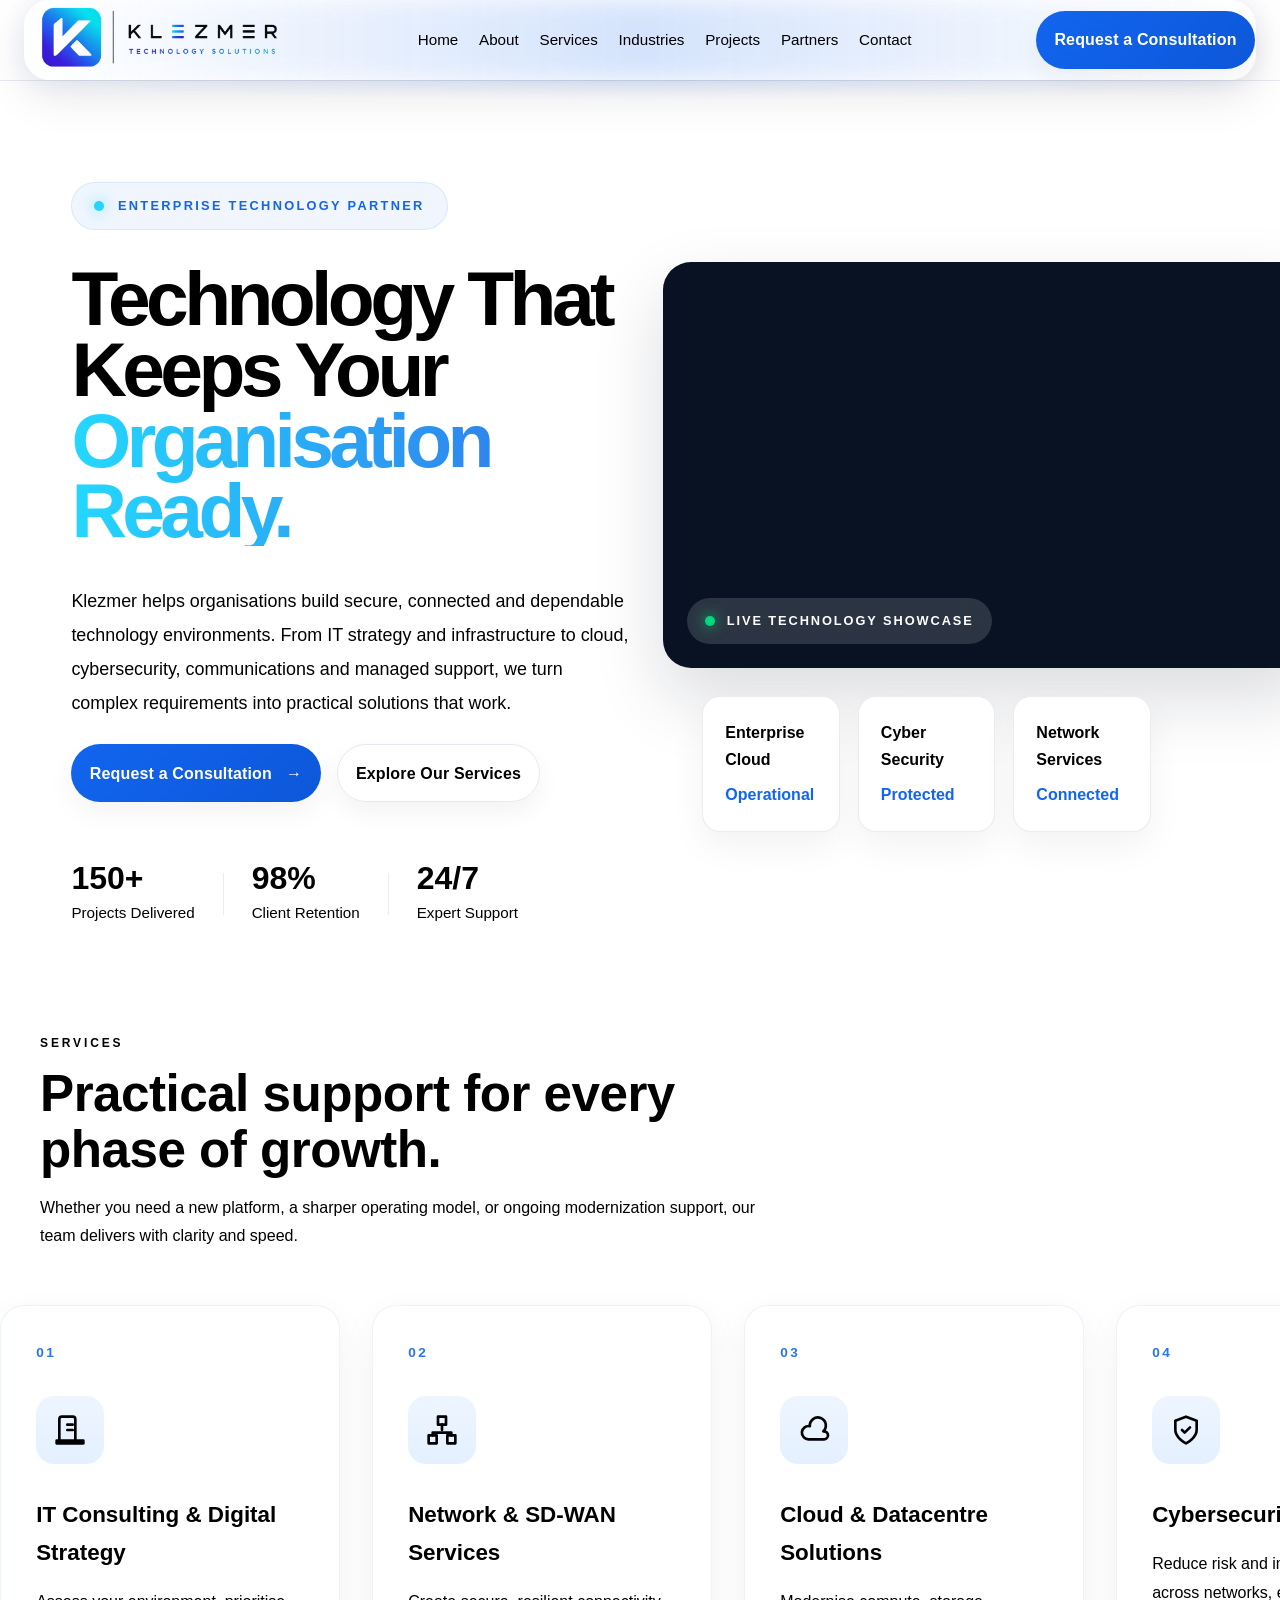
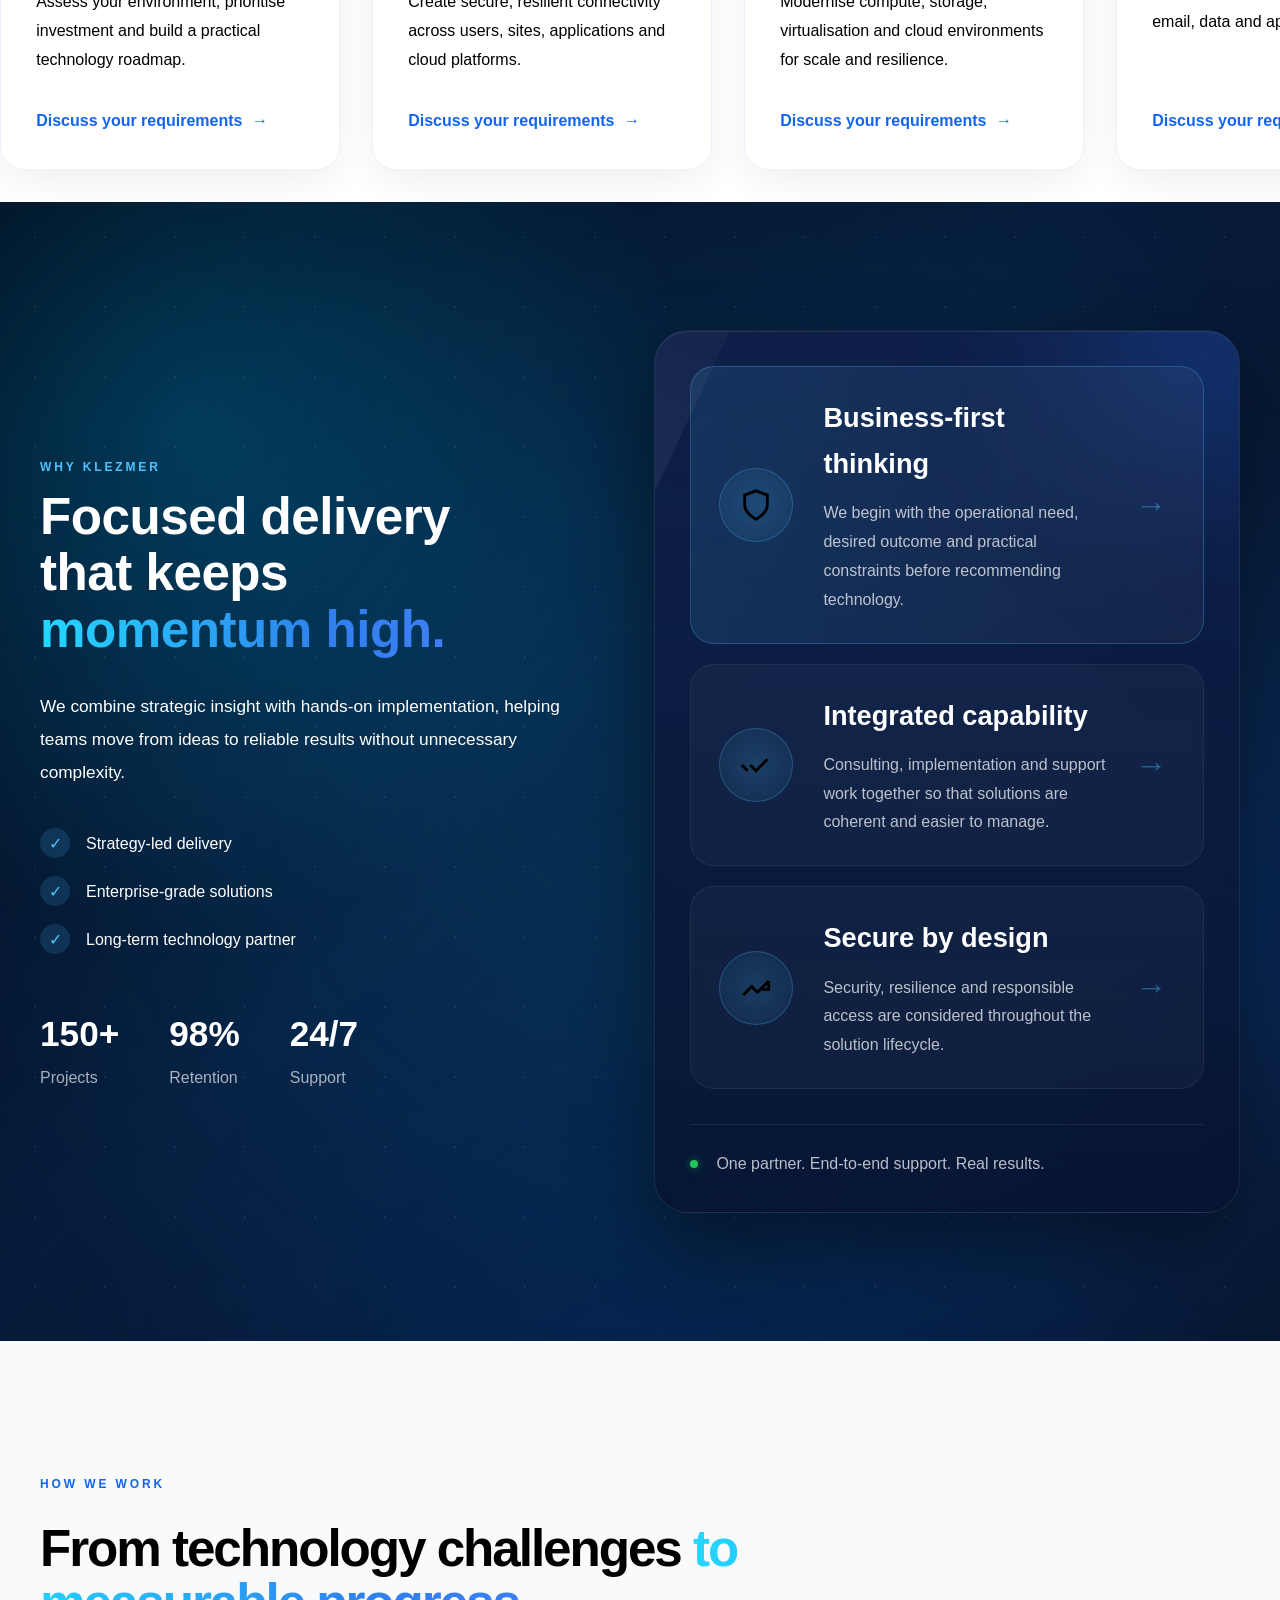
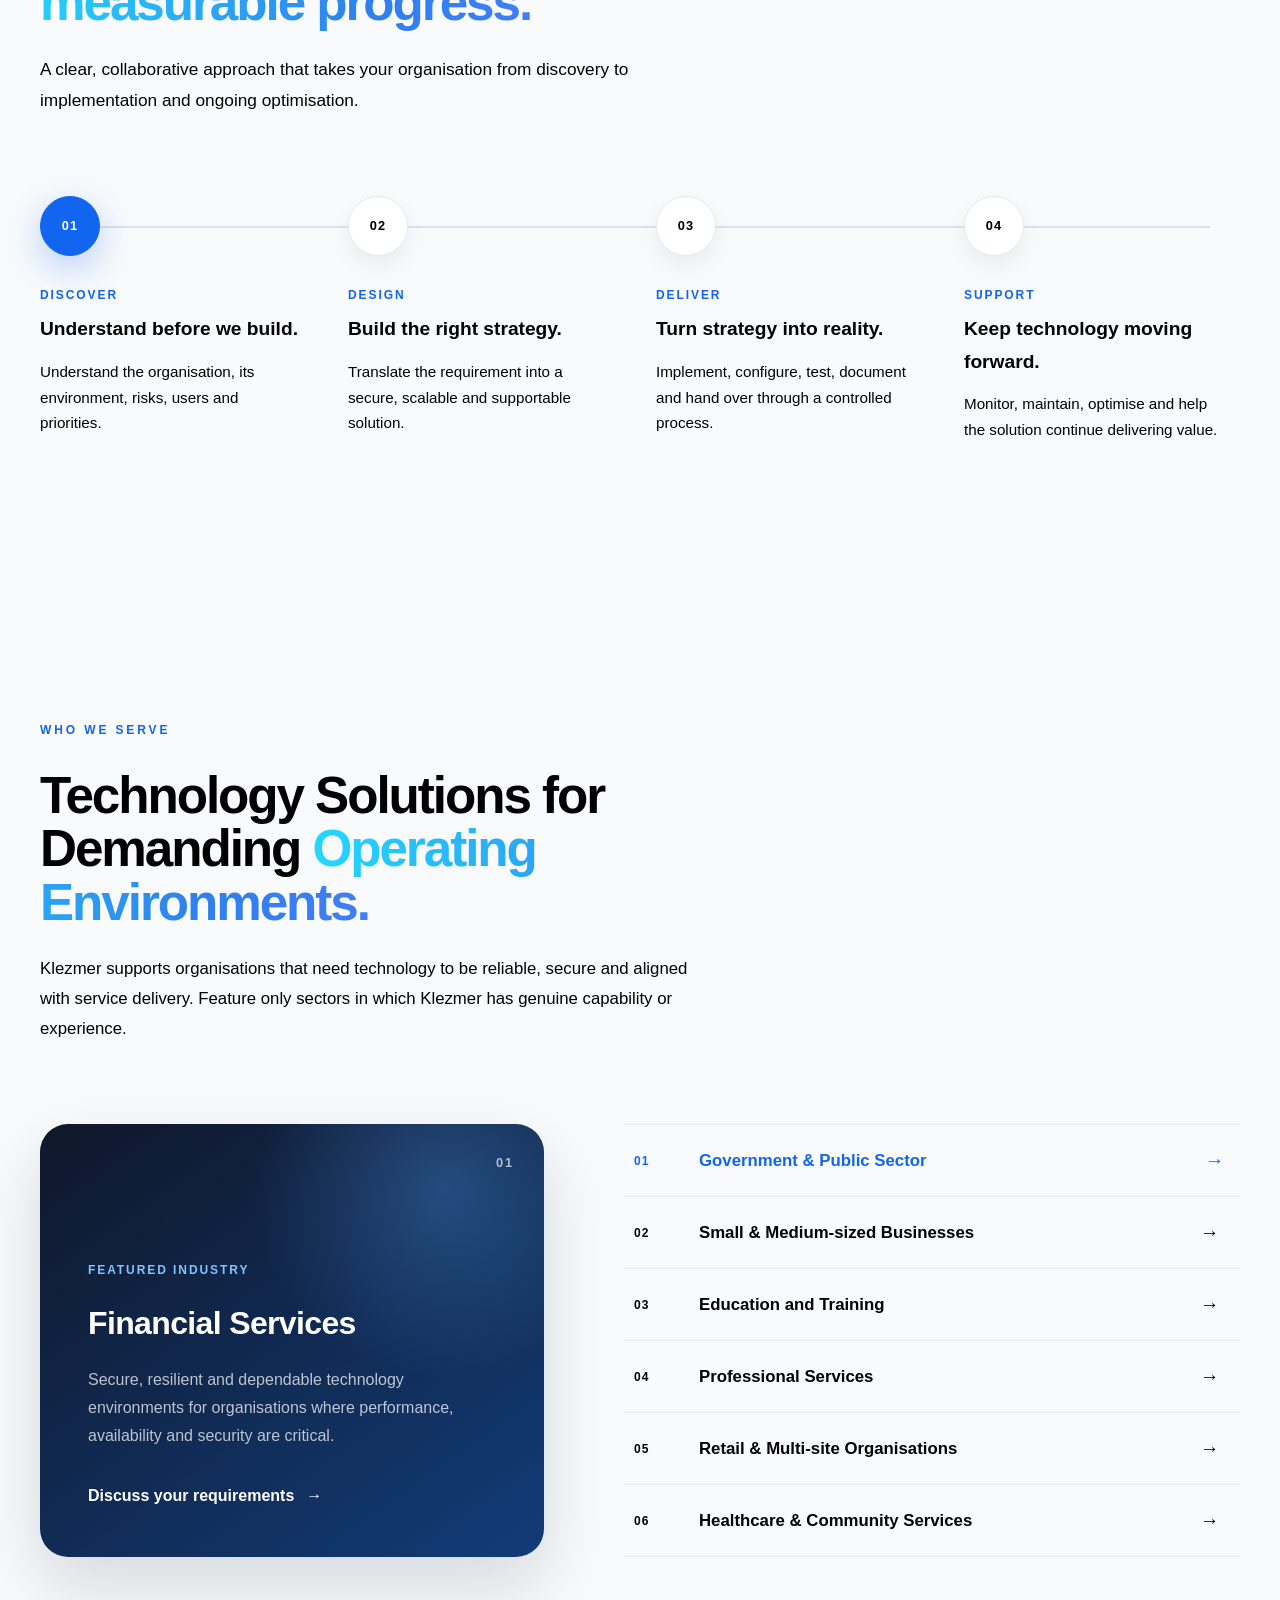
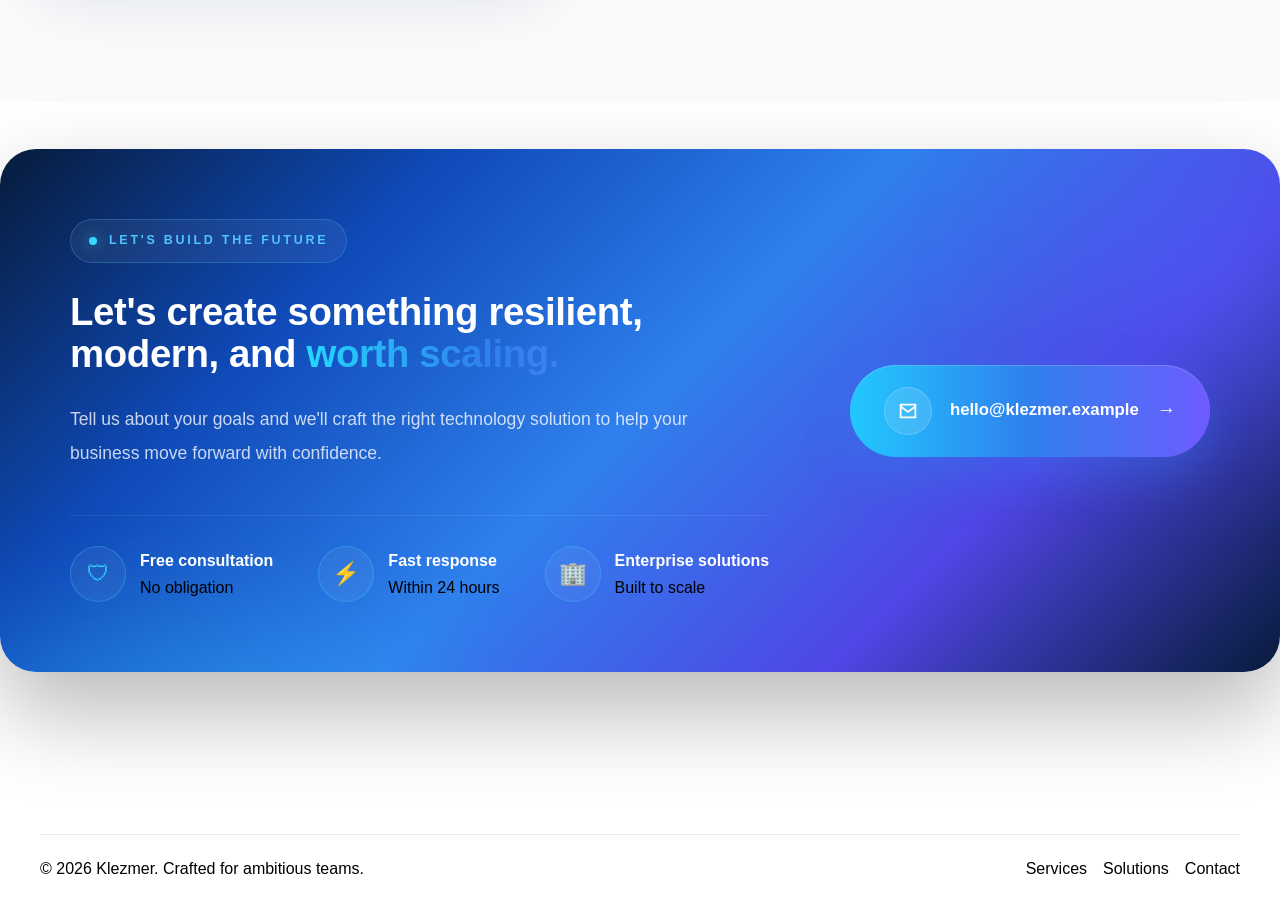
==== commit e1630ecb: "Updating Klezmer 2026" ====
--- a/Projects/Klezmer_Website/index.html
+++ b/Projects/Klezmer_Website/index.html
@@ -45,19 +45,20 @@
                 </button>
     
                 <div class="nav-links">
-    
+
+                    <a href="#home">Home</a>
+                    <a href="#about">About</a> 
                     <a href="#services">Services</a>
-                    <a href="#solutions">Solutions</a>
                     <a href="#industries">Industries</a>
-                    <a href="#about">About</a>
-                    <a href="#insights">Insights</a>
+                    <a href="#projects">Projects</a>
+                    <a href="#partners">Partners</a>
                     <a href="#contact">Contact</a>
     
                 </div>
     
                 <a class="btn btn-primary nav-cta" href="#contact">
     
-                    Talk to an Expert
+                    Request a Consultation
     
                 </a>
     
@@ -88,19 +89,19 @@
 
     <span class="title-line">
 
-        Technology
+        Technology That
 
         
 
         <span class="title-line">
 
-            Engineered
+            Keeps Your
 
         </span>
 
         <span class="title-line gradient-text">
 
-            for Growth.
+            Organisation Ready.
 
         </span>
 
@@ -108,9 +109,9 @@
 
     <p class="hero-description">
 
-        Helping organisations modernise, secure and scale through
-        enterprise technology solutions built for reliability,
-        performance and long-term success.
+        Klezmer helps organisations build secure, connected and dependable technology environments. From IT strategy and
+        infrastructure to cloud, cybersecurity, communications and managed support, we turn complex requirements into practical
+        solutions that work.
 
     </p>
 
@@ -118,7 +119,7 @@
 
         <a href="#contact" class="btn btn-primary">
 
-            Talk to an Expert
+            Request a Consultation
 
             <span>→</span>
 
@@ -126,7 +127,7 @@
 
         <a href="#services" class="btn btn-secondary">
 
-            Explore Services
+            Explore Our Services
 
         </a>
 
@@ -220,102 +221,6 @@
     </div>
     
     </div>
-    
-    </section>
-
-    <section class="stats-section container">
-    
-        <div class="section-heading">
-    
-            <span class="eyebrow">
-                TRUSTED TECHNOLOGY PARTNER
-            </span>
-    
-            <h2>
-                Practical expertise. Measurable outcomes.
-            </h2>
-    
-            <p>
-                We help organisations modernise infrastructure,
-                strengthen security, and build technology that scales.
-            </p>
-    
-        </div>
-    
-        <div class="stats-grid">
-    
-            <!-- Card 1 -->
-    
-            <div class="stat-card">
-    
-                <div class="stat-icon">
-                    <!-- SVG goes here -->
-                    <img src="assets/icons/support.svg" alt="Managed Support">
-                </div>
-    
-                <div class="stat-number" data-target="24">
-                    24
-                    <span>/7</span>
-                </div>
-    
-                <h4>Managed Support</h4>
-    
-                <p>Proactive monitoring and rapid response.</p>
-    
-            </div>
-    
-            <!-- Card 2 -->
-    
-            <div class="stat-card">
-    
-                <div class="stat-icon">
-                    <!-- SVG -->
-                    <img src="assets/icons/cloud-enterprise.svg" alt="Cloud Solutions">
-                </div>
-    
-                <h3>Enterprise</h3>
-    
-                <h4>Cloud Solutions</h4>
-    
-                <p>Scalable cloud infrastructure and migration.</p>
-    
-            </div>
-    
-            <!-- Card 3 -->
-    
-            <div class="stat-card">
-    
-                <div class="stat-icon">
-                    <!-- SVG -->
-                    <img src="assets/icons/security.svg" alt="Cyber Defence">
-                </div>
-    
-                <h3>Security</h3>
-    
-                <h4>Cyber Defence</h4>
-    
-                <p>Protecting business-critical systems.</p>
-    
-            </div>
-    
-            <!-- Card 4 -->
-    
-            <div class="stat-card">
-    
-                <div class="stat-icon">
-                    <!-- SVG -->
-                    <img src="assets/icons/delivery.svg" alt="End-to-End Delivery">
-                </div>
-    
-                <h3>End-to-End</h3>
-    
-                <h4>Delivery</h4>
-    
-                <p>Strategy, implementation and ongoing support.</p>
-    
-            </div>
-    
-        </div>
     
     </section>
 
@@ -357,7 +262,7 @@
                     <img src="assets/icons/IT Consulting & Strategy.svg" alt="IT Consulting & Strategy">
                 </div>
 
-                <h3>IT Consulting &amp; Strategy</h3>
+                <h3>IT Consulting &amp; Digital Strategy</h3>
 
                 <p>
                     Assess your environment, prioritise investment and build a
@@ -389,7 +294,7 @@
 
     </div>
 
-    <h3>Network &amp; SD-WAN</h3>
+    <h3>Network &amp; SD-WAN Services</h3>
 
     <p>
         Create secure, resilient connectivity across users, sites,
@@ -421,7 +326,7 @@
 
     </div>
 
-    <h3>Cloud &amp; Datacentre</h3>
+    <h3>Cloud &amp; Datacentre Solutions</h3>
 
     <p>
         Modernise compute, storage, virtualisation and cloud
@@ -456,7 +361,7 @@
 
     <p>
         Reduce risk and improve protection across networks,
-        endpoints, users, email and data.
+        endpoints, users, email, data and applications.
     </p>
 
     <a href="#contact" class="tile-link">
@@ -485,8 +390,7 @@
     <h3>Managed IT Support</h3>
 
     <p>
-        Deliver proactive support, monitoring and maintenance to
-        keep your technology operating reliably every day.
+        Give users and systems dependable technical support, maintenance, monitoring and issue resolution.
     </p>
 
     <a href="#contact" class="tile-link">
@@ -512,11 +416,10 @@
         <img src="assets/icons/Backup & Recovery.svg" alt="Backup & Recovery">
     </div>
 
-    <h3>Backup & Recovery</h3>
+    <h3>Backup, Continuity & Disaster Recovery</h3>
 
     <p>
-        Protect critical business data with secure backups and
-        rapid disaster recovery solutions.
+        Protect critical data and prepare the organisation to recover from disruption.
     </p>
 
     <a href="#contact" class="tile-link">
@@ -542,11 +445,10 @@
         <img src="assets/icons/VoIP & Communications.svg" alt="VoIP & Communications">
     </div>
 
-    <h3>VoIP & Communications</h3>
+    <h3>VoIP & Business Communications</h3>
 
     <p>
-        Modern business voice, collaboration and unified
-        communications for connected teams.
+        Improve voice communication with flexible IP telephony and collaboration solutions.
     </p>
 
     <a href="#contact" class="tile-link">
@@ -572,11 +474,10 @@
         <img src="assets/icons/Websites & Applications.svg" alt="Websites & Applications">
     </div>
 
-    <h3>Websites & Applications</h3>
+    <h3>Websites & Business Applications</h3>
 
     <p>
-        Design and build secure, scalable websites and business
-        applications tailored to your organisation.
+        Build secure, user-friendly digital platforms that support real business processes.
     </p>
 
     <a href="#contact" class="tile-link">
@@ -928,8 +829,8 @@
                     </div>
                     
                     <div class="feature-text">
-                        <h3>Clear governance</h3>
-                        <p>Transparent planning, milestones, and reporting from kickoff to launch.</p>
+                        <h3>Business-first thinking</h3>
+                        <p>We begin with the operational need, desired outcome and practical constraints before recommending technology.</p>
                     </div>
                     <div class="feature-arrow">
                     
@@ -949,8 +850,8 @@
                         </div>
                     
                         <div class="feature-text">
-                            <h3>Flexible partnerships</h3>
-                            <p>Whether you need project-based support or an embedded team, we adapt to your goals.</p>
+                            <h3>Integrated capability</h3>
+                            <p>Consulting, implementation and support work together so that solutions are coherent and easier to manage.</p>
                         </div>
                         <div class="feature-arrow">
                         
@@ -970,8 +871,8 @@
                         </div>
                     
                         <div class="feature-text">
-                            <h3>Long-term value</h3>
-                            <p>We build solutions that are maintainable, secure, and ready for the next stage of growth.</p>
+                            <h3>Secure by design</h3>
+                            <p>Security, resilience and responsible access are considered throughout the solution lifecycle.</p>
                         </div>
 
                         <div class="feature-arrow">
@@ -995,92 +896,9 @@
 
       </section>
 
-    <section id="about" class="section about-section">
-    
-        <div class="container about-grid">
-    
-            <div class="about-content">
-    
-                <p class="eyebrow">About Klezmer</p>
-    
-                <h2>A practical technology partner for modern organisations.</h2>
-    
-                <p>
-                Klezmer is an IT consulting and technology solutions company that helps organisations plan, implement, secure and
-                support the digital environments on which their operations depend.
-                
-                We take time to understand your goals, users, operating context, existing systems and risks. The result is technology
-                that is relevant, supportable and aligned with real business needs.
-                
-                Our role can range from independent advisor to implementation partner and ongoing support provider. At every stage, our
-                aim is the same: make technology clearer, more dependable and more valuable.
-                </p>
-    
-                <ul class="about-features">
-    
-                    <li>Strategic IT Consulting</li>
-    
-                    <li>Enterprise Infrastructure</li>
-    
-                    <li>Cloud & Cyber Security</li>
-    
-                    <li>Managed IT Support</li>
-    
-                </ul>
-    
-            </div>
-    
-            <div class="about-card">
-
-                <div class="about-card-content">
-                
-                    <span class="about-label">
-                        Klezmer at a glance
-                    </span>
-                
-                    <h3>
-                        Technology should make the organisation stronger.
-                    </h3>
-                
-                    <div class="about-stats">
-                
-                        <div class="about-stat">
-                
-                            <strong>2013</strong>
-                
-                            <span>Established</span>
-                
-                        </div>
-                
-                        <div class="about-stat">
-                
-                            <strong>100%</strong>
-                
-                            <span>Black-owned</span>
-                
-                        </div>
-                
-                    </div>
-                
-                </div>
-
-                <div class="glass-panel panel-1"></div>
-                
-                <div class="glass-panel panel-2"></div>
-                
-                <div class="glass-panel panel-3"></div>
-    
-                <!-- Animated background goes here -->
-    
-            </div>
-    
-        </div>
-    
-    </section>
-
     <!--==========================================================
-      HOW WE WORK
-    ===========================================================-->
+          HOW WE WORK
+        ===========================================================-->
     
     <section class="process-section" id="how-we-work">
     
@@ -1135,8 +953,7 @@
                         </h3>
     
                         <p>
-                            We understand your organisation, existing
-                            technology, challenges and business priorities.
+                            Understand the organisation, its environment, risks, users and priorities.
                         </p>
     
                     </div>
@@ -1165,8 +982,7 @@
                         </h3>
     
                         <p>
-                            We develop a practical technology strategy and
-                            architecture aligned with your goals.
+                            Translate the requirement into a secure, scalable and supportable solution.
                         </p>
     
                     </div>
@@ -1187,7 +1003,7 @@
                     <div class="step-content">
     
                         <p class="step-label">
-                            Implement
+                            Deliver
                         </p>
     
                         <h3>
@@ -1195,8 +1011,7 @@
                         </h3>
     
                         <p>
-                            We deploy and integrate your solution while
-                            keeping disruption to your organisation minimal.
+                            Implement, configure, test, document and hand over through a controlled process.
                         </p>
     
                     </div>
@@ -1217,7 +1032,7 @@
                     <div class="step-content">
     
                         <p class="step-label">
-                            Optimise
+                            Support
                         </p>
     
                         <h3>
@@ -1225,8 +1040,7 @@
                         </h3>
     
                         <p>
-                            We provide ongoing support, monitoring and
-                            optimisation as your organisation evolves.
+                            Monitor, maintain, optimise and help the solution continue delivering value.
                         </p>
     
                     </div>
@@ -1240,223 +1054,30 @@
     </section>
 
     <!--==========================================================
-      SOLUTIONS / TECHNOLOGY ECOSYSTEM
-    ===========================================================-->
-    
-    <section class="ecosystem-section" id="solutions">
+          INDUSTRIES / WHO WE SERVE
+        ===========================================================-->
+    
+    <section class="industries-section" id="industries">
     
         <div class="container">
     
-            <div class="ecosystem-heading">
+            <div class="industries-heading">
     
                 <p class="eyebrow">
-                    Solutions • Technology Ecosystem
+                    Who We Serve
                 </p>
     
                 <h2>
-                    Technology that
+                    Technology Solutions for Demanding
                     <span class="gradient-text">
-                        works together.
+                        Operating Environments.
                     </span>
                 </h2>
     
                 <p>
-                    From infrastructure and cloud to cybersecurity, networks
-                    and communications, Klezmer connects the technologies your
-                    organisation depends on into one secure, reliable ecosystem.
-                </p>
-    
-            </div>
-    
-    
-            <div class="ecosystem">
-    
-                <!-- CONNECTION LINES -->
-    
-                <div class="ecosystem-lines">
-    
-                    <span class="line line-cloud"></span>
-    
-                    <span class="line line-security"></span>
-    
-                    <span class="line line-network"></span>
-    
-                    <span class="line line-backup"></span>
-    
-                    <span class="line line-communications"></span>
-    
-                </div>
-    
-    
-                <!-- CENTRAL HUB -->
-    
-                <div class="ecosystem-core">
-    
-                    <div class="core-glow"></div>
-    
-                    <div class="core-logo">
-    
-                        <strong>K</strong>
-    
-                    </div>
-    
-                    <span>
-                        KLEZMER
-                    </span>
-    
-                    <small>
-                        Technology Ecosystem
-                    </small>
-    
-                </div>
-    
-    
-                <!-- CLOUD -->
-    
-                <div class="ecosystem-node node-cloud">
-    
-                    <div class="node-icon">
-    
-                        <img src="assets/icons/cloud.svg" alt="Cloud">
-    
-                    </div>
-    
-                    <strong>
-                        Cloud
-                    </strong>
-    
-                    <span>
-                        Scalable infrastructure
-                    </span>
-    
-                </div>
-    
-    
-                <!-- CYBER SECURITY -->
-    
-                <div class="ecosystem-node node-security">
-    
-                    <div class="node-icon">
-    
-                        <img src="assets/icons/shield.svg" alt="Cyber Security">
-    
-                    </div>
-    
-                    <strong>
-                        Cyber Security
-                    </strong>
-    
-                    <span>
-                        Security by design
-                    </span>
-    
-                </div>
-    
-    
-                <!-- NETWORK -->
-    
-                <div class="ecosystem-node node-network">
-    
-                    <div class="node-icon">
-    
-                        <img src="assets/icons/network.svg" alt="Network">
-    
-                    </div>
-    
-                    <strong>
-                        Network & SD-WAN
-                    </strong>
-    
-                    <span>
-                        Connected infrastructure
-                    </span>
-    
-                </div>
-    
-    
-                <!-- BACKUP -->
-    
-                <div class="ecosystem-node node-backup">
-    
-                    <div class="node-icon">
-    
-                        <img src="assets/icons/Backup & Recovery.svg" alt="Backup and Recovery">
-    
-                    </div>
-    
-                    <strong>
-                        Backup & Recovery
-                    </strong>
-    
-                    <span>
-                        Resilience and continuity
-                    </span>
-    
-                </div>
-    
-    
-                <!-- COMMUNICATIONS -->
-    
-                <div class="ecosystem-node node-communications">
-    
-                    <div class="node-icon">
-    
-                        <img src="assets/icons/communication.svg" alt="Communications">
-    
-                    </div>
-    
-                    <strong>
-                        Communications
-                    </strong>
-    
-                    <span>
-                        Connected collaboration
-                    </span>
-    
-                </div>
-    
-            </div>
-    
-    
-            <div class="ecosystem-footer">
-    
-                <span class="ecosystem-status"></span>
-    
-                <p>
-                    One technology partner. One connected ecosystem.
-                </p>
-    
-            </div>
-    
-        </div>
-    
-    </section>
-
-    <!--==========================================================
-      INDUSTRIES / WHO WE SERVE
-    ===========================================================-->
-    
-    <section class="industries-section" id="industries">
-    
-        <div class="container">
-    
-            <div class="industries-heading">
-    
-                <p class="eyebrow">
-                    Who We Serve
-                </p>
-    
-                <h2>
-                    Technology for organisations
-                    <span class="gradient-text">
-                        that can't afford to stand still.
-                    </span>
-                </h2>
-    
-                <p>
-                    We design technology environments around the operational
-                    demands, security requirements and growth objectives of
-                    the organisations we support.
+                    Klezmer supports organisations that need technology to be reliable, 
+                    secure and aligned with service delivery. Feature
+                    only sectors in which Klezmer has genuine capability or experience.
                 </p>
     
             </div>
@@ -1507,15 +1128,14 @@
     
                 <div class="industry-list">
     
-                    <button class="industry-item active"
-                    data-industry="financial">
+                    <button class="industry-item active" data-industry="financial">
     
                         <span class="industry-number">
                             01
                         </span>
     
                         <span class="industry-name">
-                            Financial Services
+                            Government & Public Sector
                         </span>
     
                         <span class="industry-arrow">
@@ -1525,15 +1145,14 @@
                     </button>
     
     
-                    <button class="industry-item"
-                    data-industry="professional">
+                    <button class="industry-item" data-industry="professional">
     
                         <span class="industry-number">
                             02
                         </span>
     
                         <span class="industry-name">
-                            Professional Services
+                            Small & Medium-sized Businesses
                         </span>
     
                         <span class="industry-arrow">
@@ -1543,15 +1162,14 @@
                     </button>
     
     
-                    <button class="industry-item"
-                    data-industry="healthcare">
+                    <button class="industry-item" data-industry="healthcare">
     
                         <span class="industry-number">
                             03
                         </span>
     
                         <span class="industry-name">
-                            Healthcare
+                            Education and Training
                         </span>
     
                         <span class="industry-arrow">
@@ -1561,15 +1179,14 @@
                     </button>
     
     
-                    <button class="industry-item"
-                    data-industry="education">
+                    <button class="industry-item" data-industry="education">
     
                         <span class="industry-number">
                             04
                         </span>
     
                         <span class="industry-name">
-                            Education
+                            Professional Services 
                         </span>
     
                         <span class="industry-arrow">
@@ -1579,15 +1196,14 @@
                     </button>
     
     
-                    <button class="industry-item"
-                    data-industry="retail">
+                    <button class="industry-item" data-industry="retail">
     
                         <span class="industry-number">
                             05
                         </span>
     
                         <span class="industry-name">
-                            Retail & Commerce
+                            Retail & Multi-site Organisations
                         </span>
     
                         <span class="industry-arrow">
@@ -1597,15 +1213,14 @@
                     </button>
     
     
-                    <button class="industry-item"
-                    data-industry="business">
+                    <button class="industry-item" data-industry="business">
     
                         <span class="industry-number">
                             06
                         </span>
     
                         <span class="industry-name">
-                            Growing Businesses
+                            Healthcare & Community Services
                         </span>
     
                         <span class="industry-arrow">
@@ -1615,160 +1230,6 @@
                     </button>
     
                 </div>
-    
-            </div>
-    
-        </div>
-    
-    </section>
-
-    <!--==========================================================
-      CASE STUDIES / RESULTS
-    ===========================================================-->
-    
-    <section class="case-studies-section" id="case-studies">
-    
-        <div class="container">
-    
-            <div class="case-heading">
-    
-                <p class="eyebrow">
-                    Case Studies
-                </p>
-    
-                <h2>
-                    Technology that delivers
-                    <span class="gradient-text">
-                        measurable results.
-                    </span>
-                </h2>
-    
-                <p>
-                    From infrastructure modernisation to cloud transformation
-                    and security, we help organisations turn complex technology
-                    challenges into dependable outcomes.
-                </p>
-    
-            </div>
-    
-    
-            <div class="case-feature">
-    
-                <!-- VISUAL -->
-    
-                <div class="case-visual">
-    
-                    <div class="case-visual-grid"></div>
-    
-                    <div class="case-visual-content">
-    
-                        <span class="case-number">
-                            CASE 01
-                        </span>
-    
-                        <div class="case-visual-mark">
-                            K
-                        </div>
-    
-                        <span class="case-visual-label">
-                            Technology Transformation
-                        </span>
-    
-                    </div>
-    
-                </div>
-    
-    
-                <!-- CONTENT -->
-    
-                <div class="case-content">
-    
-                    <div class="case-meta">
-    
-                        <span>
-                            Financial Services
-                        </span>
-    
-                        <span>
-                            Infrastructure
-                        </span>
-    
-                    </div>
-    
-                    <h3>
-                        Infrastructure Modernisation
-                    </h3>
-    
-                    <p>
-                        A technology environment designed around reliability,
-                        secure connectivity and the operational demands of a
-                        growing organisation.
-                    </p>
-    
-    
-                    <div class="case-results">
-    
-                        <div class="case-result">
-    
-                            <strong>
-                                Reliable
-                            </strong>
-    
-                            <span>
-                                Infrastructure
-                            </span>
-    
-                        </div>
-    
-                        <div class="case-result">
-    
-                            <strong>
-                                Secure
-                            </strong>
-    
-                            <span>
-                                Connectivity
-                            </span>
-    
-                        </div>
-    
-                        <div class="case-result">
-    
-                            <strong>
-                                Scalable
-                            </strong>
-    
-                            <span>
-                                Architecture
-                            </span>
-    
-                        </div>
-    
-                    </div>
-    
-    
-                    <a href="#contact" class="case-link">
-    
-                        Discuss a similar project
-    
-                        <span>→</span>
-    
-                    </a>
-    
-                </div>
-    
-            </div>
-    
-    
-            <!-- COMING SOON / FUTURE CASE STUDIES -->
-    
-            <div class="case-footer">
-    
-                <span class="case-status-dot"></span>
-    
-                <p>
-                    More Klezmer transformations coming soon.
-                </p>
     
             </div>
     
--- a/Projects/Klezmer_Website/css/components.css
+++ b/Projects/Klezmer_Website/css/components.css
@@ -82,7 +82,7 @@
 }
 
 .eyebrow {
-  margin: 0 0 0.75rem;
+  margin: 0 auto 0.75rem;
   text-transform: uppercase;
   letter-spacing: 0.24em;
   font-size: 0.75rem;
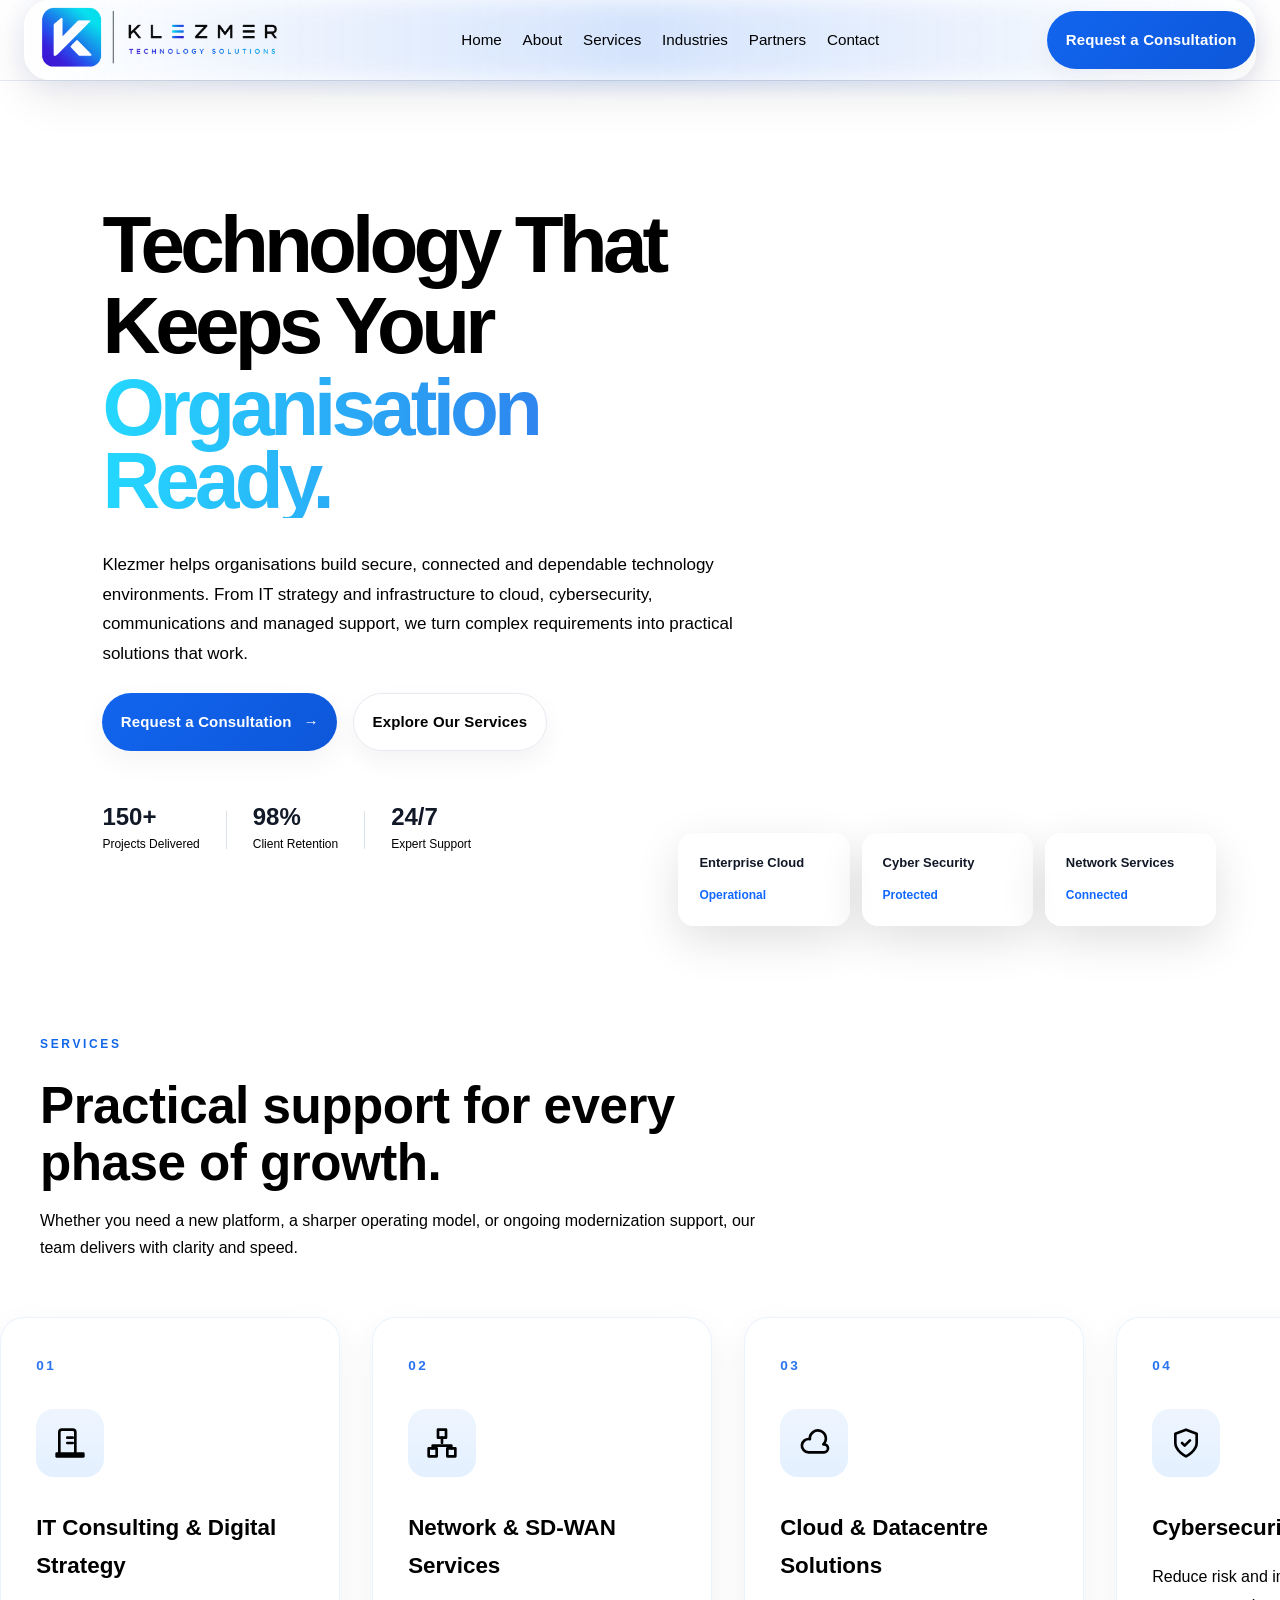
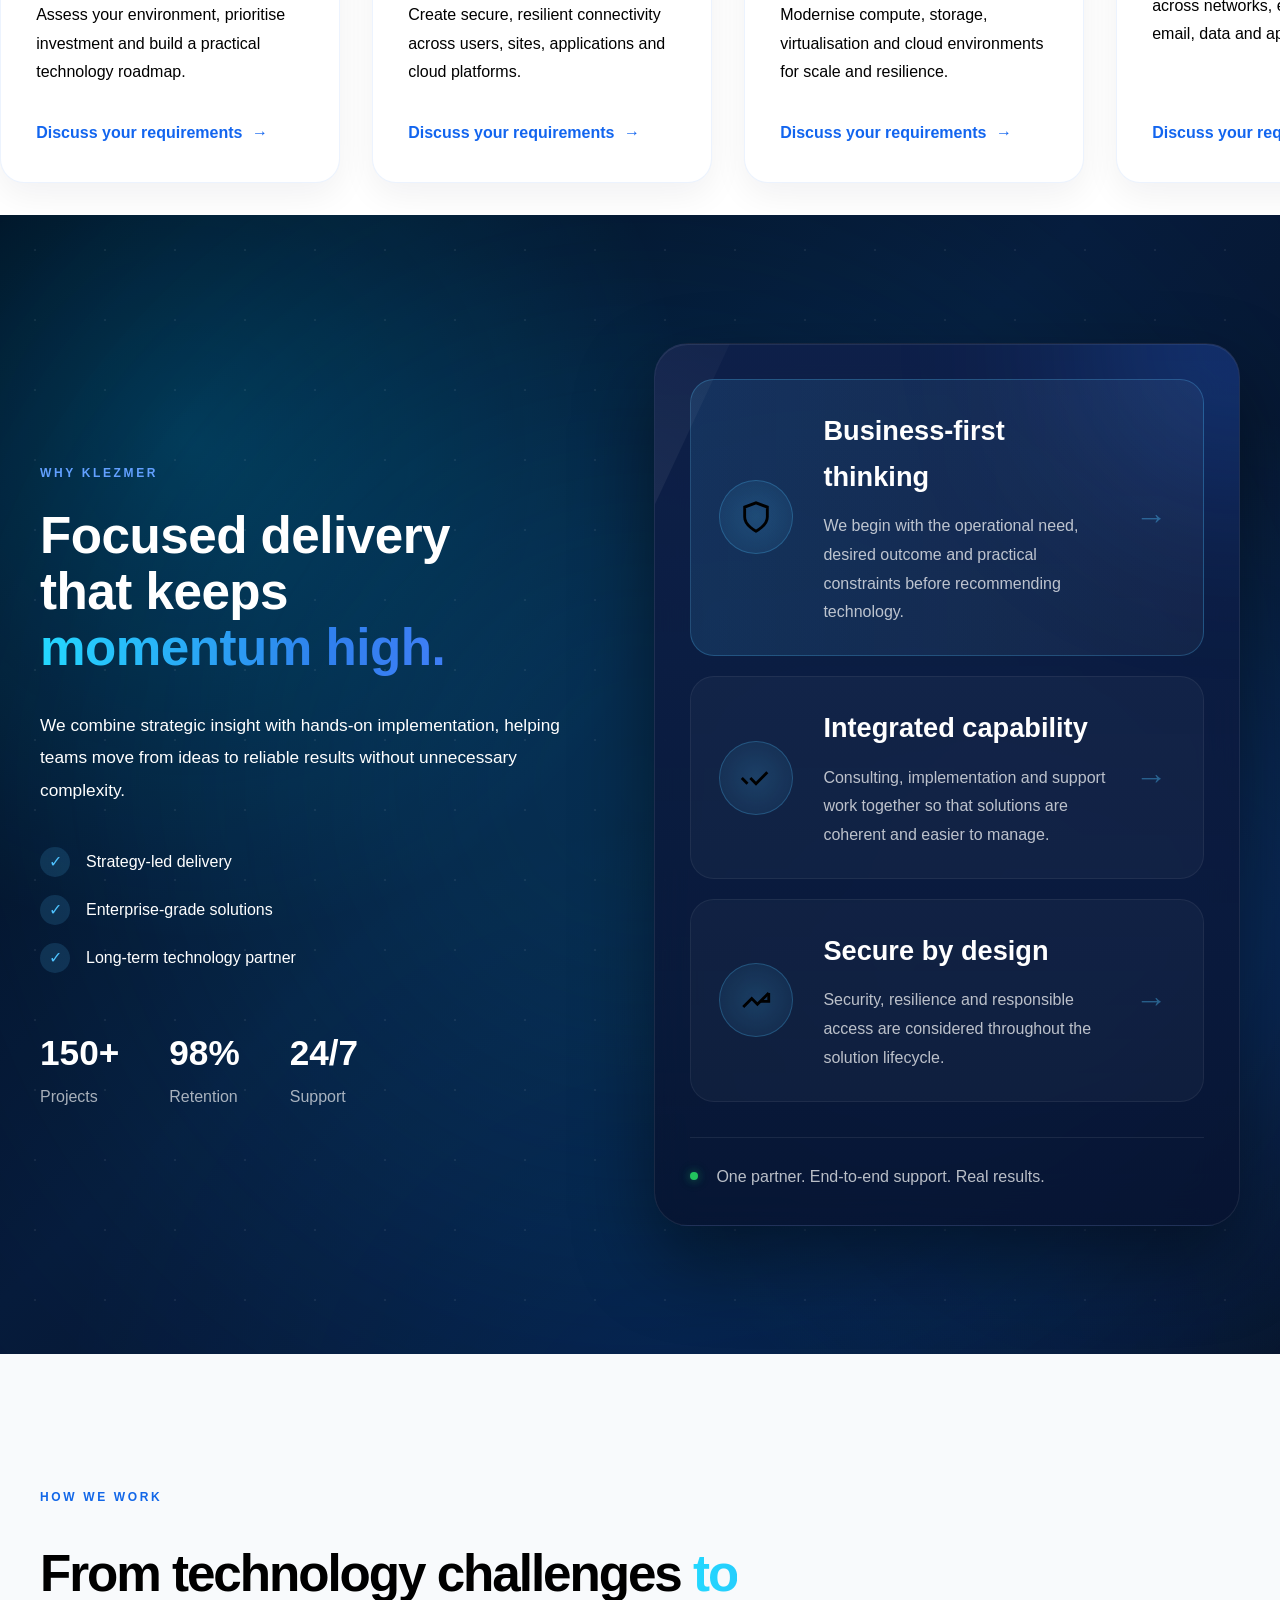
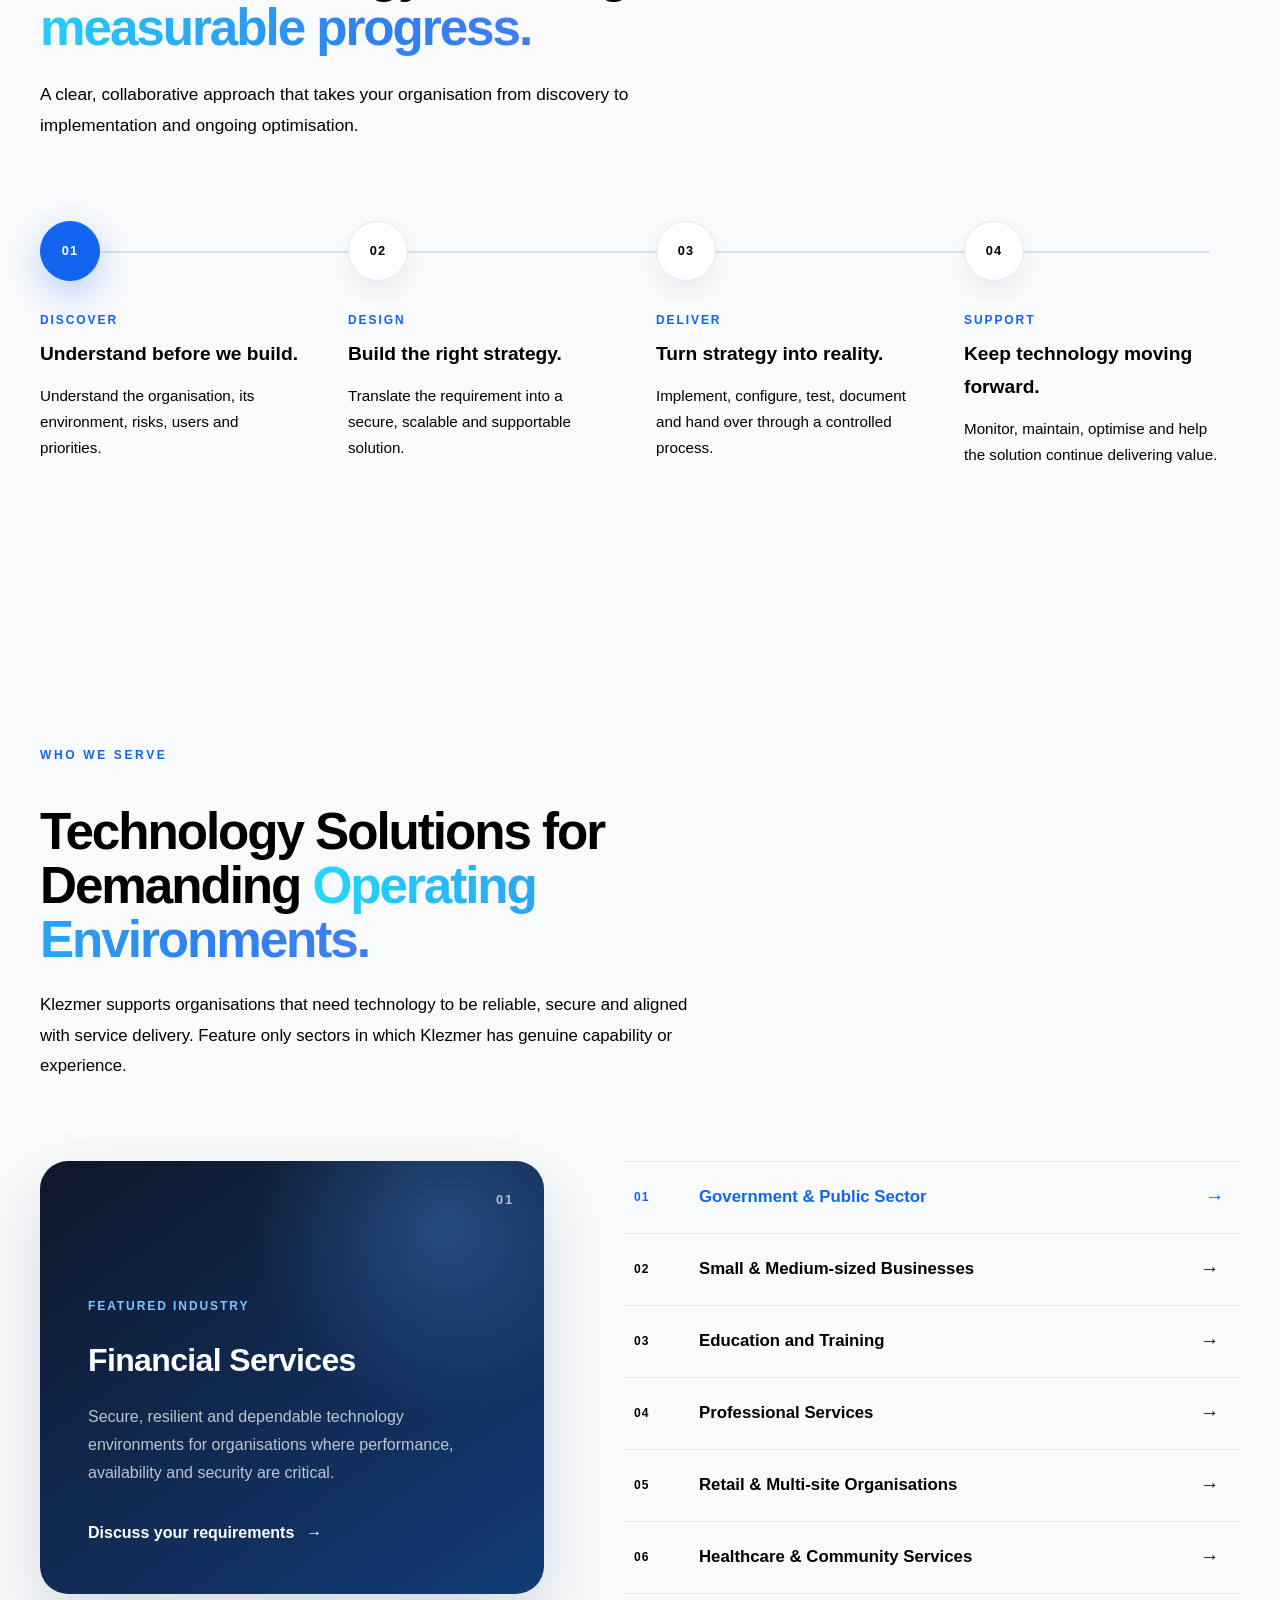
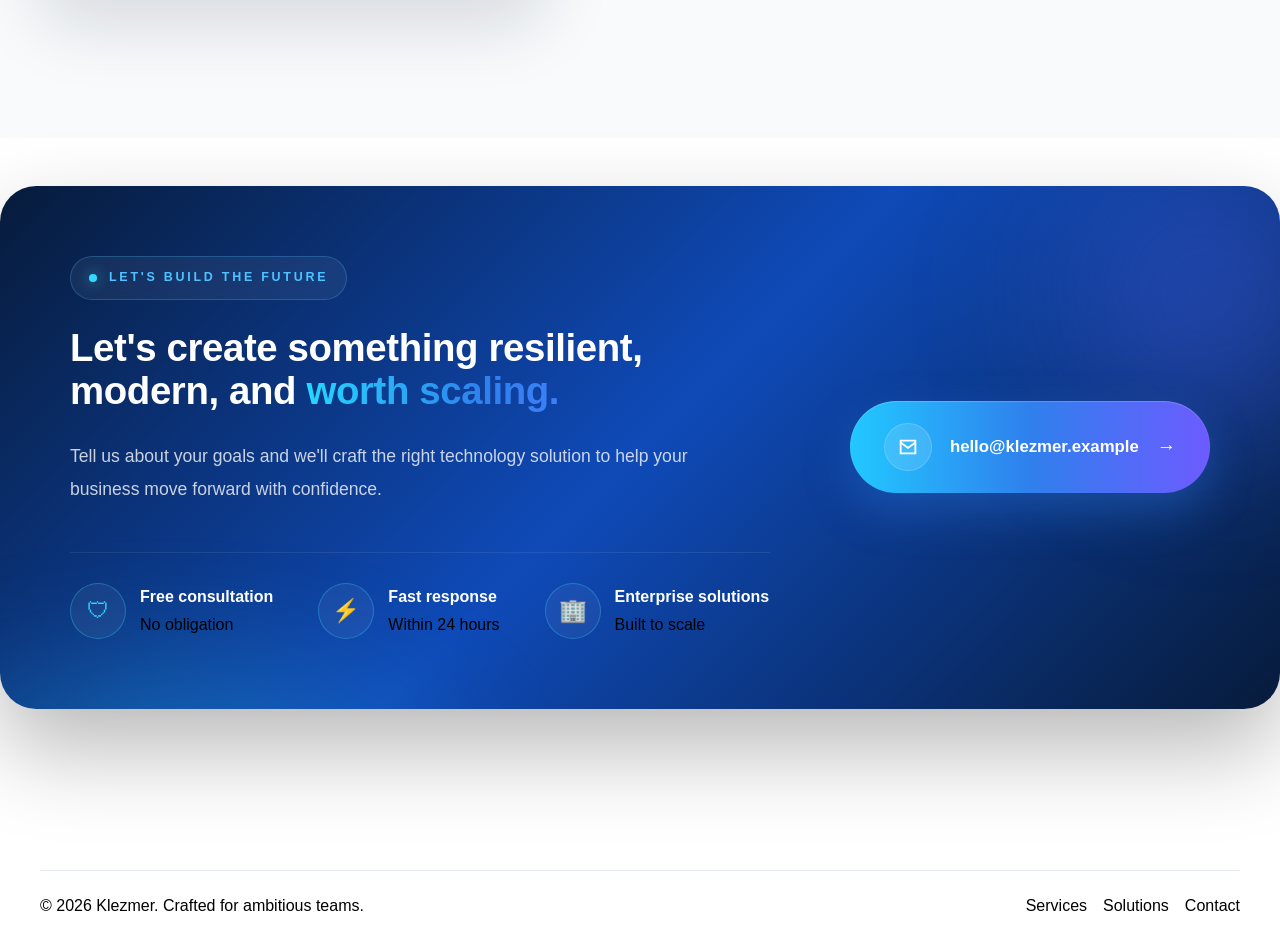
==== commit 0570c4a1: "Update HTML files 2026" ====
--- a/Projects/Klezmer_Website/index.html
+++ b/Projects/Klezmer_Website/index.html
@@ -19,6 +19,7 @@
     <link rel="stylesheet" href="css/components.css" />
     <link rel="stylesheet" href="css/animations.css" />
     <link rel="stylesheet" href="css/responsive.css" />
+    <link rel="stylesheet" href="css/home.css" />
   </head>
   <body>
     <header class="site-header">
@@ -46,17 +47,16 @@
     
                 <div class="nav-links">
 
-                    <a href="#home">Home</a>
-                    <a href="#about">About</a> 
-                    <a href="#services">Services</a>
-                    <a href="#industries">Industries</a>
-                    <a href="#projects">Projects</a>
-                    <a href="#partners">Partners</a>
-                    <a href="#contact">Contact</a>
-    
-                </div>
-    
-                <a class="btn btn-primary nav-cta" href="#contact">
+                    <a href="index.html">Home</a>
+                    <a href="about.html">About</a> 
+                    <a href="services.html">Services</a>
+                    <a href="industries.html">Industries</a>
+                    <a href="partners.html">Partners</a>
+                    <a href="contact.html">Contact</a>
+    
+                </div>
+    
+                <a class="btn btn-primary nav-cta" href="contact.html">
     
                     Request a Consultation
     
@@ -72,157 +72,153 @@
 <!--==================================================
     HERO COPY
 ===================================================-->
+
 <section class="hero">
-<div class="hero-copy">
-
-    <div class="hero-badge">
-
-        <span class="badge-dot"></span>
-
-        <span class="badge-text">
-
-        Enterprise Technology Partner
-
-        </span>
+
+    <!-- BACKGROUND VIDEO -->
+    <div class="hero-video-bg">
+
+        <video autoplay muted loop playsinline>
+            <source src="assets/videos/klezmer-hero.mp4" type="video/mp4">
+        </video>
+
+        <div class="hero-video-fade"></div>
 
     </div>
 
-    <span class="title-line">
-
-        Technology That
-
-        
-
-        <span class="title-line">
-
-            Keeps Your
-
-        </span>
-
-        <span class="title-line gradient-text">
-
-            Organisation Ready.
-
-        </span>
-
-    </span>
-
-    <p class="hero-description">
-
-        Klezmer helps organisations build secure, connected and dependable technology environments. From IT strategy and
-        infrastructure to cloud, cybersecurity, communications and managed support, we turn complex requirements into practical
-        solutions that work.
-
-    </p>
-
-    <div class="hero-actions">
-
-        <a href="#contact" class="btn btn-primary">
-
-            Request a Consultation
-
-            <span>→</span>
-
-        </a>
-
-        <a href="#services" class="btn btn-secondary">
-
-            Explore Our Services
-
-        </a>
+
+    <!-- LEFT CONTENT -->
+    <div class="hero-copy">
+
+        <!-- <div class="hero-badge">
+
+            <span class="badge-dot"></span>
+
+            <span class="badge-text">
+                Enterprise Technology Partner
+            </span>
+
+        </div> -->
+
+
+        <h1 class="hero-title">
+
+            <span class="title-line">
+                Technology That
+            </span>
+
+            <span class="title-line">
+                Keeps Your
+            </span>
+
+            <span class="title-line gradient-text">
+                Organisation Ready.
+            </span>
+
+        </h1>
+
+
+        <p class="hero-description">
+
+            Klezmer helps organisations build secure, connected and
+            dependable technology environments. From IT strategy and
+            infrastructure to cloud, cybersecurity, communications
+            and managed support, we turn complex requirements into
+            practical solutions that work.
+
+        </p>
+
+
+        <div class="hero-actions">
+
+            <a href="#contact" class="btn btn-primary">
+
+                Request a Consultation
+
+                <span>→</span>
+
+            </a>
+
+            <a href="#services" class="btn btn-secondary">
+
+                Explore Our Services
+
+            </a>
+
+        </div>
+
+
+        <div class="hero-trust">
+
+            <div class="trust-item">
+
+                <strong>150+</strong>
+
+                <span>Projects Delivered</span>
+
+            </div>
+
+
+            <div class="trust-divider"></div>
+
+
+            <div class="trust-item">
+
+                <strong>98%</strong>
+
+                <span>Client Retention</span>
+
+            </div>
+
+
+            <div class="trust-divider"></div>
+
+
+            <div class="trust-item">
+
+                <strong>24/7</strong>
+
+                <span>Expert Support</span>
+
+            </div>
+
+        </div>
 
     </div>
 
-    <div class="hero-trust">
-
-            <div class="trust-item">
-            
-                <strong>150+</strong>
-            
-                <span>Projects Delivered</span>
-            
-            </div>
-            
-            <div class="trust-divider"></div>
-            
-            <div class="trust-item">
-            
-                <strong>98%</strong>
-            
-                <span>Client Retention</span>
-            
-            </div>
-            
-            <div class="trust-divider"></div>
-            
-            <div class="trust-item">
-            
-                <strong>24/7</strong>
-            
-                <span>Expert Support</span>
-            
-            </div>
+
+    <!-- VIDEO STATUS -->
+    <div class="hero-status">
+
+        <div class="status-card">
+
+            <strong>Enterprise Cloud</strong>
+
+            <span>Operational</span>
+
+        </div>
+
+
+        <div class="status-card">
+
+            <strong>Cyber Security</strong>
+
+            <span>Protected</span>
+
+        </div>
+
+
+        <div class="status-card">
+
+            <strong>Network Services</strong>
+
+            <span>Connected</span>
+
+        </div>
 
     </div>
 
-</div>
-    
-        <!-- RIGHT SIDE -->
-    
-        <div class="hero-panel">
-    <div class="video-frame">
-    
-        <video autoplay muted loop playsinline>
-    
-            <source src="assets/videos/klezmer-hero.mp4" type="video/mp4">
-    
-        </video>
-    
-        <div class="video-overlay">
-    
-            <div class="live-badge">
-    
-                <span class="live-dot"></span>
-    
-                LIVE TECHNOLOGY SHOWCASE
-    
-            </div>
-    
-        </div>
-    
-    </div>
-    
-    <div class="hero-status">
-    
-        <div class="status-card">
-    
-            <strong>Enterprise Cloud</strong>
-    
-            <span>Operational</span>
-    
-        </div>
-    
-        <div class="status-card">
-    
-            <strong>Cyber Security</strong>
-    
-            <span>Protected</span>
-    
-        </div>
-    
-        <div class="status-card">
-    
-            <strong>Network Services</strong>
-    
-            <span>Connected</span>
-    
-        </div>
-    
-    </div>
-    
-    </div>
-    
-    </section>
+</section>
 
 <div id="services" class="section services-section">
 
@@ -230,7 +226,7 @@
 
         <div class="section-heading">
 
-            <p class="eyebrow">Services</p>
+            <p class="home-eyebrow">Services</p>
 
             <h2>Practical support for every phase of growth.</h2>
 
@@ -750,7 +746,7 @@
       <section id="solutions" class="section why-klezmer">
         <div class="container split-layout">
           <div class="why-content">
-            <p class="eyebrow">Why Klezmer</p>
+            <p class="yk-home-eyebrow">Why Klezmer</p>
             <h2 class="why-title">
             
                 Focused delivery
@@ -906,7 +902,7 @@
     
             <div class="process-heading">
     
-                <p class="eyebrow">
+                <p class="home-eyebrow">
                     How We Work
                 </p>
     
@@ -1063,7 +1059,7 @@
     
             <div class="industries-heading">
     
-                <p class="eyebrow">
+                <p class="home-eyebrow">
                     Who We Serve
                 </p>
     
--- a/Projects/Klezmer_Website/css/typography.css
+++ b/Projects/Klezmer_Website/css/typography.css
@@ -2,7 +2,7 @@
   font-family: "Inter", "Segoe UI", Roboto, Arial, sans-serif;
   line-height: 1.7;
   background: var(--bg);
-  color: var(--text-primary);
+  
 }
 
 h1,
--- a/Projects/Klezmer_Website/css/layout.css
+++ b/Projects/Klezmer_Website/css/layout.css
@@ -997,8 +997,6 @@
     background: linear-gradient(135deg,
             #071B3B,
             #0F4AB8,
-            #2F80ED,
-            #4F46E5,
             #071B3B);
 
     box-shadow:
@@ -2542,7 +2540,7 @@
 
     position: relative;
 
-    padding: 9rem 0;
+    padding: 100px 0;
 
     background: #ffffff;
 
--- a/Projects/Klezmer_Website/css/hero.css
+++ b/Projects/Klezmer_Website/css/hero.css
@@ -1,9 +1,9 @@
-.hero {
+/* .hero {
   display: grid;
   grid-template-columns: 1.15fr 0.85fr;
   gap: 2.4rem;
   align-items: center;
-  padding: 5.4rem 0 3.4rem;
+  padding: 35px 0 3.4rem;
 }
 
 .eyebrow {
@@ -592,7 +592,7 @@
 
   display: block;
 
-  font-size: clamp(4rem, 6vw, 5.8rem);
+  font-size: 80px;
 
   line-height: .92;
 
@@ -926,7 +926,7 @@
 
 }
 
-.video-frame {
+/* .video-frame {
 
   position: relative;
 
@@ -948,11 +948,11 @@
 
     aspect-ratio: 16/10;
 
-}
-
-
-
-.video-frame video {
+} */
+
+
+
+/* .video-frame video {
 
   width: 100%;
 
@@ -962,11 +962,11 @@
 
   object-fit: cover;
 
-}
-
-
-
-.live-badge {
+} */
+
+
+
+/* .live-badge {
 
   position: absolute;
 
@@ -996,9 +996,9 @@
 
   letter-spacing: .15em;
 
-}
-
-.live-dot {
+} */
+
+/* .live-dot {
 
   width: 10px;
 
@@ -1014,9 +1014,9 @@
 
   animation: livePulse 2s infinite;
 
-}
-
-@keyframes livePulse{
+} */
+
+/* @keyframes livePulse{
 
     0%,100%{
 
@@ -1030,50 +1030,607 @@
 
     }
 
-}
+} */
+
+/* .hero-status {
+
+  position: relative;
+
+  display: grid;
+
+  grid-template-columns: repeat(3, 1fr);
+
+  gap: 18px;
+
+  right: 50px;
+
+} */
+
+/* .status-card {
+
+  padding: 22px;
+
+  border-radius: 18px;
+
+  background: #fff;
+
+  border: 1px solid rgba(15, 23, 42, .08);
+
+  box-shadow:
+
+    0 15px 35px rgba(15, 23, 42, .05);
+
+} */
+
+/* .status-card strong {
+
+  display: block;
+
+  margin-bottom: 8px;
+
+}
+
+.status-card span {
+
+  color: var(--accent);
+
+  font-weight: 600;
+
+} */
+
+/* ==========================================================
+   HERO
+========================================================== */
+
+.hero {
+
+  position: relative;
+
+  min-height: 100vh;
+
+  overflow: hidden;
+
+  display: flex;
+
+  align-items: center;
+
+  background: #ffffff;
+
+}
+
+
+/* ==========================================================
+   VIDEO BACKGROUND
+========================================================== */
+
+.hero-video-bg {
+
+  position: absolute;
+
+  top: 0;
+  right: 0;
+  bottom: 0;
+
+  width: 65%;
+
+  overflow: hidden;
+
+  z-index: 0;
+
+}
+
+
+.hero-video-bg video {
+
+  width: 100%;
+  height: 100%;
+
+  object-fit: cover;
+
+  object-position: center;
+
+  display: block;
+
+}
+
+
+/* ==========================================================
+   VIDEO FADE
+========================================================== */
+
+.hero-video-fade {
+
+  position: absolute;
+
+  inset: 0;
+
+  background:
+
+    linear-gradient(90deg,
+
+      #ffffff 0%,
+
+      rgba(255, 255, 255, 0.96) 10%,
+
+      rgba(255, 255, 255, 0.82) 18%,
+
+      rgba(255, 255, 255, 0.52) 30%,
+
+      rgba(255, 255, 255, 0.18) 43%,
+
+      rgba(255, 255, 255, 0) 58%);
+
+  z-index: 1;
+
+  pointer-events: none;
+
+}
+
+
+/* ==========================================================
+   HERO CONTENT
+========================================================== */
+
+.hero-copy {
+
+  position: relative;
+
+  z-index: 3;
+
+  width: min(720px, 52%);
+
+  margin-left: clamp(40px, 8vw, 140px);
+
+  padding: 40px 0;
+
+}
+
+
+/* ==========================================================
+   BADGE
+========================================================== */
+
+.hero-badge {
+
+  display: inline-flex;
+
+  align-items: center;
+
+  gap: 10px;
+
+  margin-bottom: 28px;
+
+}
+
+
+.badge-dot {
+
+  width: 8px;
+  height: 8px;
+
+  border-radius: 50%;
+
+  background: #1268ff;
+
+  box-shadow:
+    0 0 0 5px rgba(18, 104, 255, 0.10);
+
+}
+
+
+.badge-text {
+
+  font-size: 12px;
+
+  font-weight: 700;
+
+  letter-spacing: 0.18em;
+
+  text-transform: uppercase;
+
+  color: #1268ff;
+
+}
+
+
+/* ==========================================================
+   HERO TITLE
+========================================================== */
+
+.hero-title {
+
+  margin: 0;
+
+  line-height: 0.95;
+
+  letter-spacing: -0.055em;
+
+  font-weight: 800;
+
+}
+
+
+.title-line {
+
+  display: block;
+
+}
+
+
+
+/* ==========================================================
+   DESCRIPTION
+========================================================== */
+
+.hero-description {
+
+  max-width: 650px;
+
+  margin-top: 32px;
+
+  font-size: 17px;
+
+  line-height: 1.75;
+
+  color: #000;
+
+}
+
+
+/* ==========================================================
+   HERO BUTTONS
+========================================================== */
+
+.hero-actions {
+
+  display: flex;
+
+  align-items: center;
+
+  gap: 16px;
+
+  margin-top: 34px;
+
+}
+
+
+.btn {
+
+  display: inline-flex;
+
+  align-items: center;
+
+  justify-content: center;
+
+  gap: 12px;
+
+  min-height: 56px;
+
+  padding: 0 26px;
+
+  border-radius: 999px;
+
+  text-decoration: none;
+
+  font-size: 15px;
+
+  font-weight: 700;
+
+  transition:
+    transform 0.25s ease,
+    box-shadow 0.25s ease;
+
+}
+
+
+.btn-primary {
+
+  background: #1268ff;
+
+  color: #ffffff;
+
+  box-shadow:
+    0 12px 30px rgba(18, 104, 255, 0.20);
+
+}
+
+
+.btn-primary:hover {
+
+  transform: translateY(-2px);
+
+  box-shadow:
+    0 16px 35px rgba(18, 104, 255, 0.28);
+
+}
+
+
+.btn-secondary {
+
+  background: rgba(255, 255, 255, 0.72);
+
+  color: #101828;
+
+  border: 1px solid #d8dee8;
+
+  backdrop-filter: blur(10px);
+
+}
+
+
+.btn-secondary:hover {
+
+  transform: translateY(-2px);
+
+}
+
+
+/* ==========================================================
+   TRUST METRICS
+========================================================== */
+
+.hero-trust {
+
+  display: flex;
+
+  align-items: center;
+
+  gap: 26px;
+
+  margin-top: 54px;
+
+}
+
+
+.trust-item {
+
+  display: flex;
+
+  flex-direction: column;
+
+  gap: 5px;
+
+}
+
+
+.trust-item strong {
+
+  font-size: 24px;
+
+  font-weight: 800;
+
+  color: #111827;
+
+}
+
+
+.trust-item span {
+
+  font-size: 12px;
+
+  color: #000;
+
+}
+
+
+.trust-divider {
+
+  width: 1px;
+
+  height: 38px;
+
+  background: #dce2ea;
+
+}
+
+
+/* ==========================================================
+   STATUS CARDS
+========================================================== */
 
 .hero-status {
 
-  position: relative;
+  position: absolute;
+
+  right: clamp(35px, 5vw, 90px);
+
+  bottom: 55px;
+
+  z-index: 4;
 
   display: grid;
 
-  grid-template-columns: repeat(3, 1fr);
-
-  gap: 18px;
-
-  right: 50px;
-
-}
+  grid-template-columns:
+    repeat(3, minmax(150px, 1fr));
+
+  gap: 12px;
+
+  width: min(620px, 42%);
+
+}
+
 
 .status-card {
 
-  padding: 22px;
-
-  border-radius: 18px;
-
-  background: #fff;
-
-  border: 1px solid rgba(15, 23, 42, .08);
+  padding: 18px 20px;
+
+  border: 1px solid rgba(255, 255, 255, 0.35);
+
+  border-radius: 16px;
+
+  background:
+    rgba(255, 255, 255, 0.78);
+
+  backdrop-filter: blur(18px);
+
+  -webkit-backdrop-filter: blur(18px);
 
   box-shadow:
-
-    0 15px 35px rgba(15, 23, 42, .05);
-
-}
+    0 15px 45px rgba(0, 0, 0, 0.12);
+
+}
+
 
 .status-card strong {
 
   display: block;
 
-  margin-bottom: 8px;
-
-}
+  margin-bottom: 6px;
+
+  font-size: 13px;
+
+  color: #111827;
+
+}
+
 
 .status-card span {
 
-  color: var(--accent);
-
-  font-weight: 600;
-
-}
+  font-size: 12px;
+
+  color: #1268ff;
+
+  font-weight: 700;
+
+}
+
+
+/* ==========================================================
+   TABLET
+========================================================== */
+
+@media (max-width: 1100px) {
+
+  .hero-copy {
+
+    width: 58%;
+
+    margin-left: 6vw;
+
+  }
+
+  .hero-video-bg {
+
+    width: 62%;
+
+  }
+
+  .hero-status {
+
+    width: 45%;
+
+    right: 4vw;
+
+  }
+
+}
+
+
+/* ==========================================================
+   MOBILE
+========================================================== */
+
+@media (max-width: 800px) {
+
+  .hero {
+
+    min-height: auto;
+
+    padding: 120px 24px 50px;
+
+    display: block;
+
+  }
+
+
+  .hero-video-bg {
+
+    position: absolute;
+
+    width: 100%;
+
+    height: 100%;
+
+    opacity: 0.22;
+
+  }
+
+
+  .hero-video-fade {
+
+    background:
+      linear-gradient(180deg,
+        #ffffff 0%,
+        rgba(255, 255, 255, 0.92) 55%,
+        rgba(255, 255, 255, 0.70) 100%);
+
+  }
+
+
+  .hero-copy {
+
+    width: 100%;
+
+    margin: 0;
+
+    padding: 0;
+
+  }
+
+
+  .hero-title {
+
+    font-size: clamp(48px, 12vw, 70px);
+
+  }
+
+
+  .hero-description {
+
+    font-size: 16px;
+
+  }
+
+
+  .hero-actions {
+
+    flex-direction: column;
+
+    align-items: stretch;
+
+  }
+
+
+  .btn {
+
+    width: 100%;
+
+  }
+
+
+  .hero-trust {
+
+    flex-wrap: wrap;
+
+    gap: 18px;
+
+  }
+
+
+  .hero-status {
+
+    position: relative;
+
+    right: auto;
+
+    bottom: auto;
+
+    width: 100%;
+
+    margin-top: 45px;
+
+    grid-template-columns: 1fr;
+
+  }
+
+}
--- a/Projects/Klezmer_Website/css/components.css
+++ b/Projects/Klezmer_Website/css/components.css
@@ -74,6 +74,12 @@
   color: var(--text-primary);
 }
 
+.services-btn-secondary {
+  border: 1px solid var(--border);
+  background: rgba(255, 255, 255, 0.04);
+  color: #fff;
+}
+
 .section-heading h2,
 .split-layout h2{
   margin: 0 0 1rem;
@@ -90,9 +96,8 @@
 }
 
 .hero-text,
-.section-heading p,
-.info-card p,
-.hero-card p{
+.info-card,
+.hero-card {
   color: var(--text-secondary);
 }
 
--- a/Projects/Klezmer_Website/css/home.css
+++ b/Projects/Klezmer_Website/css/home.css
@@ -0,0 +1,27 @@
+.home-eyebrow {
+
+    display: inline-block;
+    margin-bottom: 24px;
+    color: #1267e8;
+    font-size: 12px;
+    font-weight: 700;
+    letter-spacing: 0.22em;
+    text-transform: uppercase;
+
+
+
+}
+
+.yk-home-eyebrow {
+
+    display: inline-block;
+    margin-bottom: 24px;
+    color: #62a0ff;
+    font-size: 12px;
+    font-weight: 700;
+    letter-spacing: 0.22em;
+    text-transform: uppercase;
+
+
+
+}
